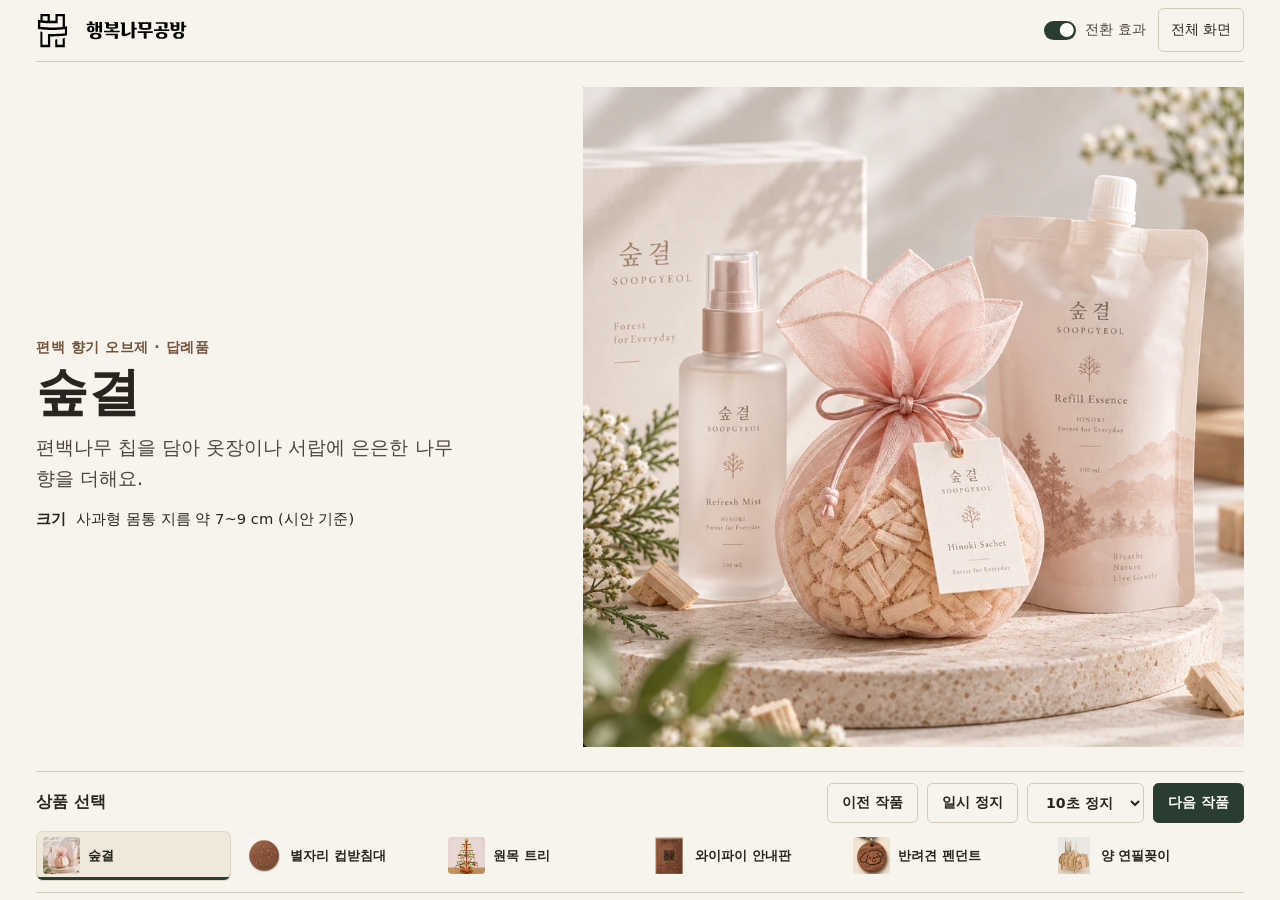
==== workshop-offline.html @ a3060a93 "Fix the zodiac thumbnail and add offline slideshow playback" ====
<!doctype html>
<html lang="ko">
<head>
  <meta charset="utf-8">
  <meta name="viewport" content="width=device-width, initial-scale=1, viewport-fit=cover">
  <meta name="description" content="행복나무공방의 향기 주머니부터 2027 양의 해 연필꽂이까지, 여섯 가지 작품을 만나보세요.">
  <meta name="apple-mobile-web-app-capable" content="yes">
  <meta name="apple-mobile-web-app-status-bar-style" content="default">
  <meta name="apple-mobile-web-app-title" content="행복나무공방">
  <meta name="mobile-web-app-capable" content="yes">
  <meta name="theme-color" content="#f7f4ed">
  <title>행복나무공방 · 작품 포트폴리오</title>
  <link rel="icon" href="[data-uri]" type="image/svg+xml">
  <style>
:root {
  color-scheme: light;
  --paper: #f7f4ed;
  --ink: #27251f;
  --muted: #4c463c;
  --line: #d3c9b9;
  --accent: #72523b;
  --forest: #293d31;
  --serif: "Noto Serif KR", "Nanum Myeongjo", Batang, Georgia, serif;
  --sans: "Noto Sans KR", "Apple SD Gothic Neo", "Malgun Gothic", system-ui, sans-serif;
  font-family: var(--sans);
  background: var(--paper);
  color: var(--ink);
}

*, *::before, *::after { box-sizing: border-box; }
html, body:is(:fullscreen, .presentation) { scrollbar-width: none; }
body { margin: 0; background: var(--paper); }
button, input, select { font: inherit; }
button { touch-action: manipulation; }
button:focus-visible, select:focus-visible, input:focus-visible + .switch {
  outline: 3px solid #a36c40;
  outline-offset: 4px;
}
[hidden] { display: none !important; }

.page-width { width: min(100% - 4.5rem, 77rem); margin-inline: auto; }
.masthead {
  display: flex;
  justify-content: space-between;
  align-items: center;
  min-height: 4.75rem;
  gap: 1rem;
  border-bottom: 1px solid var(--line);
}
.identity { display: flex; align-items: center; gap: .8rem; }
.identity-mark { width: 2.35rem; height: 2.55rem; object-fit: contain; flex: none; }
.identity-name { display: block; width: 7.4rem; height: auto; }
.display-controls { display: flex; flex: none; align-items: center; gap: .75rem; }
.display-controls button {
  min-height: 2.75rem;
  padding: .35rem .75rem;
  border: 1px solid var(--line);
  border-radius: .35rem;
  color: var(--ink);
  background: transparent;
  font-size: .875rem;
  cursor: pointer;
}
.display-controls button:hover { background: #eee6d9; }
.motion-control {
  display: flex;
  align-items: center;
  gap: .55rem;
  min-height: 2.75rem;
  cursor: pointer;
  white-space: nowrap;
  color: var(--muted);
  font-size: .875rem;
}
.motion-control input { position: absolute; opacity: 0; width: 1px; height: 1px; }
.switch { width: 2.05rem; height: 1.18rem; border-radius: 1rem; background: #80796d; padding: .15rem; transition: background .2s ease; }
.switch::before { content: ""; display: block; width: .88rem; height: .88rem; border-radius: 50%; background: #fffdf7; transition: transform .2s ease; }
.motion-control input:checked + .switch { background: var(--forest); }
.motion-control input:checked + .switch::before { transform: translateX(.86rem); }
.motion-control:has(input:disabled) { cursor: default; }

.showcase {
  position: relative;
  display: grid;
  grid-template-columns: minmax(0, .86fr) minmax(0, 1.14fr);
  grid-template-areas: "heading photo" "info photo";
  grid-template-rows: 1.03fr 1fr;
  column-gap: clamp(1.5rem, 3.8vw, 4.2rem);
  min-height: 24rem;
  margin-top: 1.6rem;
}
.project-name { grid-area: heading; align-self: end; }
.project-tag {
  margin: 0 0 .55rem;
  color: var(--accent);
  font-size: clamp(.86rem, 1.15vw, 1rem);
  font-weight: 700;
  letter-spacing: .04em;
  line-height: 1.35;
  word-break: keep-all;
  transition: opacity .35s ease;
}
h1 {
  font-family: var(--serif);
  font-size: clamp(2.45rem, 4.35vw, 4.3rem);
  font-weight: 700;
  line-height: 1.12;
  word-break: keep-all;
  overflow-wrap: break-word;
  margin: 0;
  text-wrap: balance;
}
.visual {
  grid-area: photo;
  display: grid;
  place-items: center;
  position: relative;
  margin: 0;
  height: clamp(22rem, min(44vw, 56dvh), 33rem);
  overflow: hidden;
  border-radius: 0;
  background: transparent;
}
.visual img {
  position: absolute;
  inset: 0;
  width: 100%;
  height: 100%;
  object-fit: contain;
  display: block;
}
.project-info { grid-area: info; align-self: start; }
.project-info p {
  max-width: 28rem;
  min-height: 3.3em;
  margin: 1rem 0 1.25rem;
  color: var(--muted);
  font-size: clamp(1.08rem, 1.55vw, 1.26rem);
  line-height: 1.68;
  word-break: keep-all;
}
.product-size {
  display: flex;
  gap: .65rem;
  align-items: baseline;
  margin: 0;
  color: var(--ink);
  font-size: clamp(.95rem, 1.18vw, 1.04rem);
  line-height: 1.55;
  transition: opacity .35s ease;
}
.product-size dt { flex: none; font-weight: 700; }
.product-size dd { margin: 0; word-break: keep-all; font-variant-numeric: tabular-nums; }

/* Keep tag & size cleanly hidden during particle choreography so wood dust leads the eye */
.showcase[data-transitioning] .project-tag,
.showcase[data-transitioning] .product-size { opacity: 0; visibility: hidden; }
.showcase[data-transitioning] #photo { opacity: 0; transition: none; }

/* Calm crossfade transition ONLY during thermal cooling rest or when motion is off (0 ms handoff blink after particles!) */
.showcase[data-fade-mode] .project-name,
.showcase[data-fade-mode] .project-info,
.showcase[data-fade-mode] #photo { transition: opacity .42s ease; }
.showcase[data-fading] .project-name,
.showcase[data-fading] .project-info,
.showcase[data-fading] #photo { opacity: 0; }

.project-controls { display: flex; flex-wrap: wrap; gap: .55rem; }
.project-controls :is(button, select) {
  min-height: 2.75rem;
  padding: .52rem 1rem;
  border: 1px solid var(--line);
  border-radius: .35rem;
  color: var(--ink);
  background: transparent;
  font-weight: 650;
  cursor: pointer;
}
.project-controls button:hover { background: #eee6d9; }
.project-controls #next { border-color: var(--forest); background: var(--forest); color: #fffdf9; }
.project-controls #next:hover { background: #385343; }
#particles { position: absolute; inset: 0; width: 100%; height: 100%; pointer-events: none; z-index: 2; }

.collection { margin-top: 1.35rem; border-block: 1px solid var(--line); padding: 1rem 0; }
.collection-bar { display: flex; gap: .75rem; justify-content: space-between; align-items: center; flex-wrap: wrap; margin-bottom: .65rem; }
.collection h2 { margin: 0; font-size: 1rem; font-weight: 750; }
.collection-heading { display: flex; align-items: baseline; flex-wrap: wrap; gap: .35rem .75rem; }
#offline-download, #offline-status { font-size: .78rem; }
#offline-download { color: var(--forest); text-underline-offset: .2em; }
#offline-status { color: var(--muted); }
:is(:fullscreen, .presentation) :is(#offline-download, #offline-status) { display: none; }
.collection ul { list-style: none; margin: 0; padding: 0; display: grid; grid-template-columns: repeat(6, minmax(0, 1fr)); gap: .45rem; }
.collection li button {
  position: relative;
  overflow: hidden;
  width: 100%;
  height: 100%;
  display: flex;
  align-items: center;
  text-align: left;
  gap: .5rem;
  min-height: 3.45rem;
  padding: .3rem .44rem;
  background: transparent;
  border: 1px solid transparent;
  border-radius: .42rem;
  color: var(--ink);
  cursor: pointer;
  font-size: .875rem;
  font-weight: 650;
  line-height: 1.32;
  word-break: keep-all;
}
.collection li button:hover { background: #eee8da; }
.collection li button[aria-current="true"] {
  background: #efe9dc;
  border-color: #dfd6c6;
  box-shadow: inset 0 -2px rgba(41, 61, 49, 0.22);
}
.collection li button[aria-current="true"]::after {
  content: "";
  position: absolute;
  left: 0;
  right: 0;
  bottom: 0;
  height: 2.5px;
  background: var(--forest);
  transform-origin: left center;
  transform: scaleX(0);
}
body.is-holding .collection li button[aria-current="true"]::after {
  animation: hold-progress var(--hold-ms, 10000ms) linear forwards;
}
body:not(.is-holding) .collection li button[aria-current="true"]::after {
  transform: scaleX(1);
}
@keyframes hold-progress {
  from { transform: scaleX(0); }
  to { transform: scaleX(1); }
}

.project-thumbnail {
  --thumbnail-size: 2.6rem;
  display: grid;
  place-items: center;
  flex: none;
  width: var(--thumbnail-size);
  height: var(--thumbnail-size);
  overflow: hidden;
  border-radius: .24rem;
}
.project-thumbnail > img { display: block; width: 100%; height: 100%; object-fit: cover; }
.thumbnail-crop { position: relative; display: block; overflow: hidden; }
.thumbnail-crop img { position: absolute; display: block; max-width: none; }
.project-label { min-width: 0; overflow-wrap: anywhere; }
.sr-only { position: absolute; width: 1px; height: 1px; overflow: hidden; clip-path: inset(50%); white-space: nowrap; }

/* Single-screen fit for iPad & Lenovo Idea Tab landscape (even with browser address bar open!) */
@media (min-width: 47.01rem) and (max-height: 58rem) {
  body {
    display: flex;
    flex-direction: column;
    height: 100dvh;
    padding-block: env(safe-area-inset-top) max(.45rem, env(safe-area-inset-bottom));
    overflow: hidden;
  }
  .masthead { flex: none; min-height: 3.85rem; }
  .identity-mark { width: 2.1rem; height: 2.28rem; }
  .identity-name { width: 6.8rem; }
  main {
    flex: 1;
    display: grid;
    grid-template-rows: minmax(0, 1fr) auto;
    min-height: 0;
  }
  .showcase { margin-top: .85rem; min-height: 0; }
  .visual { height: auto; min-height: 0; }
  h1 { font-size: clamp(2.1rem, min(4.1vw, 6.4dvh), 3.9rem); }
  .project-tag { margin-bottom: .4rem; font-size: clamp(.82rem, 1.1vw, .96rem); }
  .project-info p { margin: .7rem 0 .85rem; min-height: 0; font-size: clamp(1rem, min(1.5vw, 2.35dvh), 1.22rem); line-height: 1.6; }
  .product-size { font-size: clamp(.9rem, 1.15vw, 1rem); }
  .collection { margin-top: .75rem; padding: .68rem 0; }
  .collection-bar { margin-bottom: .5rem; }
  .project-controls :is(button, select) { min-height: 2.5rem; padding: .38rem .88rem; font-size: .88rem; }
  .collection li button { min-height: 3.15rem; padding: .24rem .38rem; font-size: .84rem; }
  .project-thumbnail { --thumbnail-size: 2.3rem; }
}

@media (max-width: 66rem) {
  .page-width { width: calc(100% - 3rem); }
  .collection ul { grid-template-columns: repeat(3, minmax(0, 1fr)); }
}
@media (max-width: 47rem) {
  .page-width { width: calc(100% - 2rem); }
  .masthead { min-height: 4.25rem; }
  .identity-mark { width: 2rem; height: 2.2rem; }
  .identity-name { width: 6.6rem; }
  .identity { gap: .55rem; }
  .showcase {
    grid-template: "heading" auto "photo" auto "info" auto / minmax(0, 1fr);
    margin-top: 1.4rem;
    min-height: 0;
    row-gap: .85rem;
  }
  h1 { font-size: clamp(2rem, 7.1vw, 3.15rem); text-wrap: initial; }
  .visual { height: clamp(15rem, 88vw, 27rem); }
  .project-info p { min-height: 0; margin: 0 0 .85rem; font-size: 1.02rem; }
  .project-controls :is(button, select) { flex: 1 1 auto; padding-inline: .45rem; }
  .collection { margin-top: 1.25rem; padding-top: .85rem; }
  .collection ul { gap: .32rem; }
  .collection li button { gap: .32rem; min-height: 3rem; padding: .24rem; }
  .project-thumbnail { --thumbnail-size: 2rem; }
}
@media (max-width: 23rem) {
  .collection ul { grid-template-columns: repeat(2, minmax(0, 1fr)); }
}

body:is(:fullscreen, .presentation) {
  display: flex;
  flex-direction: column;
  height: 100dvh;
  padding-block: env(safe-area-inset-top) max(.5rem, env(safe-area-inset-bottom));
  background: var(--paper);
  overflow: hidden;
}
body.presentation { position: fixed; inset: 0; z-index: 5; }
:is(:fullscreen, .presentation) .masthead { flex: none; min-height: 3.65rem; }
:is(:fullscreen, .presentation) main {
  flex: 1;
  display: grid;
  grid-template-rows: minmax(0, 1fr) auto;
  min-height: 0;
}
:is(:fullscreen, .presentation) .showcase { margin-top: .65rem; min-height: 0; }
:is(:fullscreen, .presentation) .visual { height: auto; min-height: 0; }
:is(:fullscreen, .presentation) h1 { font-size: clamp(1.65rem, min(4.2vw, 6.6dvh), 4rem); }
:is(:fullscreen, .presentation) .project-info p { margin: .65rem 0 .85rem; min-height: 0; }
:is(:fullscreen, .presentation) .collection { margin-top: .65rem; padding-block: .6rem; }

@media (max-width: 47rem) and (orientation: portrait) {
  :is(:fullscreen, .presentation) .showcase {
    grid-template-rows: auto minmax(0, 1fr) auto;
    row-gap: .45rem;
  }
  :is(:fullscreen, .presentation) .collection ul { grid-template-columns: repeat(3, minmax(0, 1fr)); }
  :is(:fullscreen, .presentation) .collection-bar { gap: .4rem; margin-bottom: .35rem; }
  :is(:fullscreen, .presentation) .project-info p { font-size: .95rem; line-height: 1.5; }
  :is(:fullscreen, .presentation) .product-size { font-size: .85rem; }
  :is(:fullscreen, .presentation) .collection li button { font-size: .75rem; min-height: 2.75rem; }
  :is(:fullscreen, .presentation) .project-thumbnail { --thumbnail-size: 1.45rem; }
  :is(:fullscreen, .presentation) .project-controls { gap: .35rem; }
  :is(:fullscreen, .presentation) .project-controls :is(button, select) { font-size: .78rem; padding-inline: .35rem; }
}
@media (max-width: 27rem) {
  :is(:fullscreen, .presentation) .collection h2 {
    position: absolute;
    width: 1px;
    height: 1px;
    overflow: hidden;
    clip-path: inset(50%);
    white-space: nowrap;
  }
  :is(:fullscreen, .presentation) .project-controls {
    display: grid;
    grid-template-columns: repeat(2, minmax(0, 1fr)) minmax(4.9rem, 1.15fr) minmax(0, 1fr);
    width: 100%;
  }
  :is(:fullscreen, .presentation) .project-controls :is(button, select) {
    min-width: 0;
    padding-inline: .22rem;
    font-size: .75rem;
    white-space: nowrap;
  }
}
@media (max-width: 47rem) and (orientation: landscape) {
  :is(:fullscreen, .presentation) .masthead { min-height: 3.25rem; }
  :is(:fullscreen, .presentation) .showcase {
    grid-template: "heading photo" minmax(min-content, 1fr) "info photo" minmax(min-content, 1fr) / minmax(0, 1fr) minmax(0, 1.15fr);
    row-gap: 0;
  }
  :is(:fullscreen, .presentation) .collection ul { grid-template-columns: repeat(6, minmax(0, 1fr)); }
  :is(:fullscreen, .presentation) .collection li button { font-size: .75rem; min-height: 2.75rem; }
  :is(:fullscreen, .presentation) .project-thumbnail { --thumbnail-size: 1.45rem; }
  :is(:fullscreen, .presentation) .project-info p { font-size: .93rem; line-height: 1.5; }
  :is(:fullscreen, .presentation) .product-size { font-size: .83rem; }
}
@media (max-width: 26rem) {
  .display-controls, .motion-control { gap: .35rem; }
  .display-controls button { padding-inline: .4rem; }
  .masthead { gap: .35rem; }
  .identity-name { width: 4.65rem; }
  .identity-mark { width: 1.65rem; }
  .identity { gap: .35rem; }
}
</style>
</head>
<body>
  <header class="masthead page-width">
    <div class="identity">
      <img class="identity-mark" src="[data-uri]" alt="">
      <img class="identity-name" src="[data-uri]" alt="행복나무공방">
    </div>
    <div class="display-controls">
      <label class="motion-control">
        <input type="checkbox" id="motion" checked>
        <span class="switch" aria-hidden="true"></span>
        <span>전환 효과</span>
      </label>
      <button type="button" id="fullscreen">전체 화면</button>
    </div>
  </header>

  <main class="page-width">
    <section class="showcase" id="showcase" aria-label="선택한 작품" aria-roledescription="슬라이드">
      <div class="project-name">
        <p class="project-tag" id="tag">편백 향기 오브제 · 답례품</p>
        <h1 id="title">숲결</h1>
      </div>
      <figure class="visual" id="visual">
        <img id="photo" src="[data-uri]" alt="편백나무 칩을 담은 분홍빛 향기 주머니와 숲결 패키지" width="898" height="898" fetchpriority="high">
      </figure>
      <div class="project-info" id="details">
        <p id="description">편백나무 칩을 담아 옷장이나 서랍에 은은한 나무 향을 더해요.</p>
        <dl class="product-size"><dt>크기</dt><dd id="size">사과형 몸통 지름 약 7~9 cm (시안 기준)</dd></dl>
      </div>
      <canvas id="particles" aria-hidden="true" hidden></canvas>
    </section>

    <nav class="collection" aria-labelledby="collection-heading">
      <div class="collection-bar">
        <div class="collection-heading">
          <h2 id="collection-heading">상품 선택</h2>
        </div>
        <div class="project-controls">
          <button type="button" id="previous">이전 작품</button>
          <button type="button" id="autoplay">일시 정지</button>
          <select id="hold-duration" aria-label="상품 정지 시간">
            <option value="3">3초 정지</option>
            <option value="6">6초 정지</option>
            <option value="10" selected>10초 정지</option>
            <option value="15">15초 정지</option>
            <option value="20">20초 정지</option>
            <option value="30">30초 정지</option>
          </select>
          <button type="button" id="next">다음 작품</button>
        </div>
      </div>
      <ul id="works"></ul>
    </nav>
    <p class="sr-only" id="announcement" role="status" aria-atomic="true"></p>
  </main>
<script>
window.workshopOfflineImages = {"01-soopgyeol":"[data-uri]","02-wood-christmas-tree":"[data-uri]","03-wifi-sign":"[data-uri]","04-dog-pendant":"[data-uri]","05-sheep-pencil-holder":"[data-uri]","06-zodiac-coaster":"[data-uri]"};
</script>
<script>
window.portfolioSamples = {"01-soopgyeol":{"width":898,"height":898,"columns":44,"rows":44,"rgb":"5+He4drXz8bByL64yL64x7y3y8C72M/L6OLf6+bj49zY0cbAyLy2yr632c/K5NzY0cbBy7+52c/K5NvY2tDL29HM5NzZ5d3a6eLf6ODd4tnV1cvF0MW+zMC5yr62y7+4zcG6z8S+0sfB1sm9zsKyyL2oz8St1Meu2M6+08atxLuhu7GP39jV0MfCyb65yb+5ysC60cfB4NjV6ePg6uPg39fTzcK8x7u0yLy12M7J5d3a4dnVzsK80MW/4NfT49vX4NfT5t7b6eLe6OHd59/c4NfT1MnDzcG7zMC6y8C4y7+4zMC4z8O80sjB1szG2c/K2tDJyrultaqM1sq6v7OYyL2oraSHrqSB0cjDyr+4yr+50MbB187K4NfU5t/c4dnV1cvGyr64x7u0yLy1zMC52tDL49rX2dDL0cbA1crE5d3a6OHe5t/b5+Dd6OHe5t7a39bR0sfBzMG7zMG7y8C5y8C5zMC5zsK70sbA187I2M/J39XO2c/H1cvD2Mq43dPHybqixbijsKaPsKeLy8G7zMK81MvH5d7b6OHe5N3Z29LO0MW/zcG7z8S90cbA08nD183I4djU6+Pg5d3Z2c/K4NfT6eLf59/b5NzY5d3a5t7b3tTQ0cfBzMG6zMG6zcG7zMG6y8C5zsK70ca/1MrF5NjNzcGu18u4xbun2s7D0ca8qJ6Fyb2p2M3Az8Syua6Y5N3a4dnW4trX5NzZ5d7b6ODd6uLf6uPg6+Th7OXi7ubj7ufk8enn8uvo7+fk7ubj8urn7ufj6+Tg59/c5t3a49rX2tHM0MW/[base64]/z7+11se/6N3X6eLe2dDKzcC6zL+50sfB1crE1MnE0sfBzcK7zsO90MW/0cfB0cfD0sjC0sjD59nR7OLd8Ozq0ca/vK+b1MnEysC3uKuVzL6nsaeJ39DJ2srC0L+1z76z1sa84NHJ49XN49XN49bO5NbO49bO08K4zbuw1MS53s/H2srC2szD2svD5NjS2tHM0MS+zMC60MS+08jCz8O8z8S9z8O9zsO9z8S+0cbB0cfB0MXA0MXA1MrE4c/E7ODb8u7s0MW+0cW/z8K6ybWlvqqVuaeRzL2r2Mi/z7+00L602Mi/4dPK5NbO49XN49XO5NbP5NfP1MO50L6z1cS62svC2cnA2MnA3c/G3M7F5drT183H1MnD0sfAz8O9zMG6zcG7z8S+08W+1MS81MS81MW91sjB1cjB1MnC2s3G3ci67N/Y8u7sz8O9z8O90MS9vaaUvKGMvqWQybOfzb2z0L+02ci/4dPL5NbO5NfP5NfP5djQ5tnR39HI1cS51MO41cW728zC3M3E28zD3c/G49bO6t/Z2dDL0sfAzcG6y8C4zcG6zsS90cfB2MG12MG11r6y1r2w2MC01Lus3cO04su82L6v6dbL8+rl4dTM3MzD28zD0LusuqSRuaOR0sGz0L+02Mm/3tDH28zB3tDG18e75NfP5djQ59zU5NfP5dnR3MzD28zC6dzV2srA5NbO6NzV7OHa8Ojiz8S9yr63zsG6yr+5zcK70MW/0sjD1r6y17+z2cK23Ma61b2v0reo3sS13MKz2L2u7uDZ8ubf5dLH38q94Mu+4czA1MK0z76x6t7W2Mi/4NLK2svB0cC03M7E2cm/5djQ59rS39PN1sO928rF5t3a3s/G4NHJ4NHI7OLa7OHa7OLa7+fhyr64z8C469XN5NPMz8W/1ca/38nA07ms1ryv5NLJ4M3D1Lyw0reo3MKz1ryt2cGz8OXg7uHb3sm+3Me638zA49HG2si708K149bM3tDI4tXN3tHI39HI4NPJ4NLI4NLJ59vT2cjAvZ+V0bau59zX39DH4tTM6t/X69zT6dLJ69PJ79/Yz8C46tbP7+Dc69bQ5ca85Me+6tLL28Gz1Leo1ryw1sC21sG30Liq172v2L+y4tHH6dvU5dXP4tHJ38zC6tzW59fN0bytxrKi0sG04NLK4dTM4NLK4tXM5NfP5djQ5trS6N3V1MC2vJyR1biv7ODb4dHI59rS6NPK7NTL7NfP7dbO7dXN8NjQ7NjS5si/6cvC79bP7dHJ8NzX5Mq/1Lam1beo07ir1sC12sa91L2x1Lqt5NTN69/b5tjS4M/I5dbP8eXh6dfNzrinwKqYyLSk4NLL4dTM4tXN5NjP5djQ5tnR59vT6d3Vx66jvZ2S1bqx7+Ld4dHI59LJ6dPK7tjR7dfP7dTL79XM9d/Z68rB6MO57tPL8NfQ7MrB7MvC79TM5cvB4sW62b6y1Lms17+zzbWpz7apxa+k3Mm/383E4c/H6tzW8ebi6dfMzLalvaSQw62c39HJ4tTM4NPK49XM5dnQ59vS6dzU6NvTtI9/r4x8wZ2Q7NTN5tfO6czC48S54L6y5MO35sO46MG27s7F7ca86sG37s3F7MW67MC18MvC8dbP6tPL7NbO1req17qt17uuz7ap07uvyrWp2sW73cm/[base64]/[base64]/[base64]/Y9uvn8eLb5My81K6P3bqc4sGkva6Vyrmf18i3rqSKm5Ryyb6o3c7E59jR59fO4c7E4M3C3ci92cS44M/F8ubf5c7C0qucx5eIxY5/sGpX0qWb1qWZ3bWp4req16WW8djQ8N/Z5MzCw5qHtYl10KqY1bSk1rip1Liq1ryu2sK25dHI7d3V9ebf7dHF1rejpntapXpbqH9f1cW1r6B/yLigt6mHo5t7v7Sb18i85tbO59bM38q+3Ma53MW52MK14tHG5tDE06ubzJ2LzZ2Pu4Buu4Fx3Letz5KB6dfP7N7X1bin5c2/7+Lc8OLc27uvqHdhxpyIy6WT1rWl1rmq2L2v3cS44sm+6s/D8dnP6sy/[base64]/wq+P59jN1cW449HH4s7D4cu+3sa52sK02sO12r2uzqKOw5F21aucxo5y0J2G5cO12KmQx5R71bGe8OXf59rU6NvU6t/[base64]/Y6+DZ7OHa8ufi997O2rmrrXhgtoRty6KP1LKi2rut5Mq+6tTL79zV5s7D3MK12srAuph9rIFdgW9MiXpZhXhUn4xtlIJiv6WMx7Wl38vA2sO20ripzrOj0bWn2MCzx5yGvo1uwpJzxpd6xZZ1zKCBxph5wpNzxJNxu4Rd276s8ufh8ebg8eXf8ufi9Onj9d/S0q6fuohxyJuG0aqZ1rWm1Lap3cS46dXM7tzV5MzA2b6wz76zxq+ft5uHr5l/pZFzr5h3xa2VupFxz6qM2MGx5dTM3sq/18Cz0rms0ruu2sW5zauZxZh8uYdmyZt+wpFvwpJx0qeJzqOEwY1pwotm1rKb8OXf7+Te7+Pd7+Td8uji8+LZwpqIuop0xZeDzaaT0rCg0bKl3MO35tLJ69nR4sm93sO169/Y7eHa7uLbkn1ijXpbmoRipX1bmm1Ir4VjyqaI482+6d3X2ce+0L2xz7uv1MG13sa5vpF2v49vvoxsvoxpyJl30KSExZNwx5Vxw5Bt0KOE5s/[base64]/D4cu/48/E48/D5dHG5tPJ69vR8OHY8uTb9+vj9+rh8uXc7uHZj5Ftmpp6wrGfzrqtzrqtopN5aWU3qJl+wKqZsZ2GvKWTv6eZv6eavaaYuZ+Qr5OCqIp3ooNxoYJvpYVzrI17tJWDwKGPzbGh2cGz4Mi65dDE5tDE59PI4cu/[base64]/tZmGtpqHu6CNwKaWwaWTxquZy7WmxquYx66ezbanz7iqzran0rqr17+x2cGx5dLE59TIyqeNq4Bf2byl8t3MfHVGbGM1f3ZNZV8xbmg8pppynJFnb20umYlfu6ONsZaA07ae3L2i5cWotJV/qIhyrZF8qot1pYRtrZB8rZB8rZF9rZB8r5N/speEt5yLuZ+Ov6aXwKiYvqWUuZ6MsZeFt52Mv6eXxa6gzbiq28i93szC0buuxKubrY96k29UmHJU3r+lXlwueXdOYWE2VlkrTE8fh31Um4dbxrWUwbOUlopemo5opZNsn4pg1rmXuZ2Dz7uivaiUpIt4kXZjkXZjlXtomoBtmn9toop4po18qZB/sZqKtqCRvaaYv6uexbGm0cC11sW72Ma828vB3c7E4dLJ4tTL5NXN4tPL28rB18a818a74tLIeHhQmZdzW10wVlkoc29BwrCQsKKAy7iVlIpVYGEiWFolb3BFfX5ViYVapZZuppZwvKuJ3c+/1sW61MK41cS628zD3tDH3s/G3s/G39DH4NHI4tLJ59jQ6t3V7eDY7+Td7+Pc7eHa6NvT49bN3tDI28zE3c3F4dPL5NfQ6NzU7uLc8ebg"},"02-wood-christmas-tree":{"width":898,"height":898,"columns":44,"rows":44,"rgb":"[base64]/M3cvJ28nG5NLP5dPQ5dPQ5tTR5tTR59XS59XS6NbT6NbT6NbT59XT59TS6NXT6NbU6NfV6NbV6NbV6NbV6dfV7dbL372e0aKBzZ6A2rOR78qv6tfS6NbU6NbU59XU59XU59XT59TS59XT59XT59XS5tTR5tTR5tTR5tPQ5NLQ49HO4s/[base64]/[base64]/[base64]/A3c6+u62Km3I5v29Yx7iYuq2Jmo9Wgnk7jIJMlopXi39IhHg/gnY+uaqS6NfV59bV6NbV6NXV6NbV59bV59bV6NXV59XU5tTT5NLR5tTU6NXV6NbV6dfW6dfW6dfW6NfW6djW6djW6djW6djWy72msaR+pJltiYJJfHc4enU1dW8ubWYoYVwcXlocXFgbcW8lcWkra2AqqJp7wbKbvquU1cW428a/1a6j6dfU6NfV6NfV6NbV6NbV6NbV6NbV59XV6NbV6NbV6NXV5tTT5NLR59XU59XV6NbV6dbW6dfW6dfW6NfW6djW6djX6djW6djVvq6crZl+u6uWxramzriiwJiH5c/[base64]/[base64]/[base64]/[base64]/[base64]"},"03-wifi-sign":{"width":1104,"height":804,"columns":44,"rows":32,"rgb":"++jP9+PH79a458ys58ys7NOz7ta37tS169Gx5syt4sen4MWk4MSk38Sk3sOi3cGh2sCg2r+f2r+f2r+f2b+f2sCg2b+f2L2d2L2e2L2d17yc17yc1rub17yd1ruc1rud1buc1bqc1rud1Lqb1bqb07ma0riZ07ia0beZ0LaYz7WXzrWX+ebM++nQ+ebM89y/[base64]/wJd5to90tI50upJ2upF2v5R3sotysYlvtItvrIZtr4htq4RqqoJpq4RqoX5k3MKi38Slr4ltp39krYNmpX5jn3phoHthnnphn3pgpHtgnXdfoXpfpHtemXVbkXBZlnFZl3JZmXRbknFZjm5VzrWX0rmd89y+6tGzj2NNilhBf1I/kFxDm2ZIjFtDiVlCjFpDk15DlF5Ch1c/hFQ9hlU8hVQ8glA6jFg/[base64]/cEcyh1c8lF1Cdkw10bib38WmkWJHilY+h1U7f1A5f1A5fE04e004hFM7fk45g1I6hlM6eEo1dUgzdkczbkMwcUQvYjsqZT4sZD8qx62Q1r2f79e579i7hlxGnWRJl2FHomlLpnBPlWFHlV9FnGNGpmpJo2hImmJFp2xMkFxDkVxCo2dGk1pAlFtAlFo/ek8307qc38Wnj2BHjVg/lV1AjFk/i1c+kVxBi1Y+ll9Bjlk+lV1BlFs+hlM6glA3fEo0dEYxe0kzbkEtaD8sYz0ox66R2L+g7dS26tGyh1tFmWFImGJIo2pLq3BNl2FHl2BFnmRGl2FDfFA5kFxBompLkFxDn2VIoWVFlV1BjFY8mWBCe1A31Lue4cepk2NIjFY9llw/ilY9i1c+k1xBilY+mWFCg1I6cEg0glE4i1U7f0w1e0oza0AubEEuckMuaD4rXzsmx66R2L+g8dq86c+xil5HnGNImGJHoWdJp2xLmmRImmJHnmVHn2VGmmJEmGBDnGRHlF9Fo2lKnWFEk1tAilM6l15Bek831Luc4siplGRJi1Y9mF1Aj1pAilY9klxAilg/mGFEjlo/l19Cj1o+jFc8fk41d0o0cEUxZT4seEcxcEItXzokx66Q2cCh9N3A7NS2iFxFm2RInWZKoGdJpmxLlmVKmGZLm2dJlWNHj19FkGFGl2VJlmNIn2hJmmJFmF9CkVk/ilU7fFA31bud4ceokWJIjFg+mF1AkltBjFk/iFtAeFA5i11Cg1c9ilo+glU7fFA2b0gyfVE3fU01bkIvZz8sdkUvXTglyK6S2b+h8tu+7da3iVxFmGFHnGRIoGZJpGpKiFxEWDssa0c0Xz8tfVM8Y0IwYkIxXz8uiFpAnWVGmV9DjVY9fE04eEw01b2f4siqj2BHjFY8lls/kltAjVk/[base64]/kltBoWdIk15Ei1xDUzcoY0IwVjgpXD4tWjwtVzoqYkEvj2BElF1Bk1o/jVY9hFA6ek82172g5Mqrk2JHiFI6lVs+i1Y8jVk+bUgzPSgcQisfWzwrSS8iPCccQCodRC0fcEgxeEoxaT8rYjsoaj8qZT4nyrGU28Kj7dS26dCye1I+i1Y+k1xCpGlIkFxCiFpAUzcoSjEkXz8uVzsrUDYoUDUnWj0sjF1CkFtAlFs/omREj1c8eEw01r2g48qrk2JGilU7lVs/iFU8j1k+bkgyWTsrVzoqTjMlSzEiTzUmSC8hQCkda0QteEgweEYvbkArYzsoZT0nybCT28Kk7dW26dCyeVA9jVc+ll5DoWVFjlpBhlk+Ri8iWDoqYD8uYEAuYkIxWTwtMiAXhlhAkFo/oWJDjFQ7iFE4eU00176g4siqk2FGjVc8klo+hVE6kVs/[base64]/l11BnmJEiVU+lmFDlWFFjFtBi1o/flI7hlc/j11BlmFDjls/lVxAeUk1hE84hFE5ckcx1r2e5MmqlGJFhlI5i1Q6h1M6jVg8j1s9j1w/hlY7fVA3dks1d002iVg7gFE2c0gxbUMua0Asb0ItbUEsXjkkyrCT3MOk69K0586wfFE8iVQ8lFk/ml1AilQ8ll1Ailc+bUY1dks2g1M7dEs3ckk2i1c9lVxAiFI6hFA5h1E5hlE5bUUv1bye48mqkF9DgE02ilM5iFM6jFU6klk9e0w1XzwraUMwdEYxZkEvZ0Atb0MwbkIvdEQueEYvcEMsZj4qYjwlyrCT3sSm6tGy582vfFE8hlI7klk/mV5BiVQ8lFs/h1Q8hlI5jlY7j1g9jVc+jVg+kFk9jFY9gU84ilM7jFQ7gU42c0gw1Lud4cepjV5DfUw2hVA3f001hlA3ilM4iFI5gEw1hFA3fUw1f0w1fUo0eEgybkMvd0Uve0gwbT8qYzwpaD8oy7KV3sSk6dCx5cutd046h1I7k1o/[base64]/[base64]/cVQ/[base64]"},"04-dog-pendant":{"width":1122,"height":748,"columns":44,"rows":29,"rgb":"[base64]/[base64]/L48+5spt+cGBAUUgnUUclUEclbWFKPDIdLiYPMSoRKyQNWEw2h3BWq5R51MCp69rG8eLP8+TR8+XT8+TS8+TS8+TR8+TR8+TR8uPQ8uPR8uPRxrShQjYeNy8UODAVNy8UXlI7OTAbPTYaPTYaST4jcWBDn4htw66W3su36djG8uPQ8uLP79/M6dfC0bqhoYlscF0+WksrUUQqc2NNYFZDalxIbGBOe2tWlX1jvaaM4My37t7L8eLP8+TR8+TR8+TS8uPR8+TS8+TS8+TR8uPR8+TR8uPQybehdGZRal1KWE04ZVxHcmRQOC4YU0UpcF1BlX5js52E0b2n5NK/6tvJ7t7M9OXT8+TS8ePP8OHN7dzI5tO9z7ifr5d8knldhWxQdlxDiHZkno56hm5Uq5R4zLae5tO/79/M8uPQ8uPR8uPQ8uPR8uPR8uPR8+TR8+TR8+TS8+TS8uTR69nGt5+GuqyeUT8rW0cwalQ6e2RJlX5js52Dzbih3sy36NfE7N3L79/O8eHP9OXU8+TS8uTR8uPP8eLP7+DN7dzI5dK918GpvaSJoYhtinNdiHRekHVcuaGH18Kr69nG8ODN8eLQ8+TR8+TR8uPR8+TS8+TS8+TR8+TS8+TT9OXT8+TR6dXAzLKaj35rXUcxfGVLln5jrpZ8y7Wd3cm059TB7NzJ7t/[base64]/mV9CcUYvRzEhWjknhVE4jFY7mmNEz6yQ8ODM8uPQ8+TR8+TS8+TR8+TS9OXU9OLPyqKGmmJEll0/l11Ad0oxPysdVjUkfEw1iFQ7lmVJ07Wc7t3K8ODO8eLP8uPQ8uPR8uPR8+TR8+XT8+TS8+TS8+TS9OXS9ubV0rCXoWZGo2VDrm9IqmtFlFo6WzgjjVU4o2RBp2ZCnWA/[base64]/N8eLQ8uPR8uPR8uPQ9OXV8+XT8uTS8+XT9OXTpXhff1A7gVE6h1M7lFs/lVs/d0gyXjgmXTglVjQiZDsna0Aqi1M5gU41mXJX59TA8eHP8ePP7drFo2xNkFc8jlg6YD0rRiwgZEEuUjUmdEs0Xj0qUzQkPCUbek40jFY6jVY6rYds6NbB8ODO8eLQ8eLQ8uPQ9OXU8+XT8+TS8+TS4cmzj1k/kVk+kFc9g040Yjwnb0Qsh1Y4pGZDoGJBkVg6h1A2d0cwVjQjfUo0fE00zbaf7t7L8eHO1LGVo2ZEpGZEo2pGbEYyTzMkVjgnQyoeVDYmSi4gXz4rUDQkjFo7mV4+ml09lmNE1sCp7d3K8ODP8eLQ8ePQ8+XT8+TS8+TS9OXTyaaNkFg8kFY8fUs0ZDwonV8/j1U5mls8ml0+klY5mlw8a0Aol1o7k1g5ZTwmg04zq45159XB8N/NuIpsl15Ajlg8hlU6aUQvSy8iXDsqUTMjSy8hOCIYYz8rQSgajVk6lVo7kFY4iVM3u6OK59XB79/[base64]/[base64]/[base64]/N5tK9nHdchlQ6hlI5iFM5klg7mFs9nl8+m109k1g6ilM4h1A2eUgvcVY8nIVrzrmh6NbD7dzK7dvJ28WviWFHh1I4fk02dUcya0IuaD8tdkgxckUwiFE3j1U4lVg5e0wwd19EpI1007+p6NjF7t/O8OLQ8uPR8uTT8uTT8uTS8uTR8OHP7dvI18CokW1Rjlc5mFw8m1w8nV89kFc6fks0e0o0fkszbUQtbFI6knthvaeO4M2569vJ7t7N7d3L59XCxq2UfFg/ekoxdkgyeEkyekoybkItZj4sXzsrYTspZkEpclpAmIJnw66X4tC869vJ79/O8OLQ8uTS8uTS8+TS8uTR8uTR8eLQ79/N6dfDz7eek3dcdlE4c0gxckYvekoyekoxbkUsYkUtdF1Dk3xhuKGJ2sax6NjG7d3M8ODP79/O7dzL5NG8wamRhWhNdE0zdkkwdEYudkcuc0YtaUMrZEgwemJJmYJowKqS3cq26NjG7N3M7+DP8ePQ8uPR8uPR8uTS8uTS8uPR8uPR8OHP7t7M6dfD0bujqpJ4iXFXd19Fc1pAdl1Df2hNjXZbpI1zwauS2sey59bD7N3L7t/O8ODP79/O7t/N7NvJ49C8yLGZn4dugWpQdFxCcVk/dV5Ef2hOj3hep5B3xbGZ3su36NjF7d3M79/O8ODP8OLQ8eLR8uPS8uTT8uPR8uPR8uPR8uPR8OLP79/M6dfE3MiyyLKat6GHsJl/sJl/tZ+FwqyT0r6n4c666NfF7N3L79/O8ODP8OHQ8OHP8OHP79/O7NvJ5tO/2MOtw62UtJ2ErZZ8rph+t6CHxK+W1cGr49C96dnH7N3L7t/N7+DO8OHP8OLQ8eLQ8uPR8uTS8uPR8uPR8uTR8uPR8uPR8OHQ7t7M69rI5tTA4c253sq13sq13sy24tC859bD69vJ7d3M7t/O7+DP8OHP8OHQ8OLQ8OLQ8OHP7t/O7d3M6djG5NK+3su228ax28iy38y349C859XD6trH7N3M7t/O7+DP8OHP8eLQ8eLQ8OLQ8ePR8uTR8uTR8uPR8uPR8ePR8uPR8eLQ8OHP7+DO7d7M69vJ6trH6trH69vI7NzK7d3L7t/N8ODP8ODP7+HP8OHQ8eLQ8OLQ8ePQ8OLQ8ODP7+DP7t7N69zK6trI6NfF6dnG6dnH6trI7N3L7d7M7t/N7+DO7+DP8ODP8OLQ8OLQ8OHP8OLQ8ePR8eLR8uPR8uPR8uPR8eLR8eLQ8eLP8eLQ7+DO7t/N7t/N7t/O7t/N79/N8ODP8ODP8OHP8OHQ8OHP8ODP8OLQ8eLQ8eLQ8OHQ8ODP8OHP7+DP7d7N7d7M7N3L7N3M7N7M7d7M7t/O7+DO7+DP8ODO8ODP7+DO7+DP8OHP7+DP"},"05-sheep-pencil-holder":{"width":898,"height":672,"columns":44,"rows":33,"rgb":"[base64]/[base64]/[base64]/UzLah3sar59/U5uLc5d7V6ufi6ufi6ufi6ufi6ufi6ufi6ufi6ufi6ufi6ufi6ufi6ufi6ufi6ufi6ufi6ufi6ufi6ufi6ufi6ufi6ufi6ufi6ufi29LIpndJv5RovJJlupBlvphuzad6x59wtY5j1rWRz6yDy7OX08Gr0rGMs45nx6eH0K+L1rOO1LKOyqmI4seo6N/[base64]/[base64]/[base64]/B3M292cq518e11sSy1MKv0r6q0Lumz7qkzbaet5d507KNzLGUzrih0r6p1cOx2Mi328y73c6939DB4dLD4tXG49fJ5NnL5drN59zQ49nLzbqmqotszLCR482z5M+2486018Cl482z4820482z482z482z48204syy2sKmz7ql4NTG4NTF39LE3tDC3c+/28292su62sq52cm318e11sSyzrmk07uh2cez2Me12cm428y73M293s+/39DC4NPE4tXG49fI49jK5NnL5drN593Q593Q5tzP4dXHw62Xr45tuZt7zLOX38mv482z4syy4suw4suv482z482028Kmro9x18e24tbJ4tfJ4tbI4dXH4dTG4NPF4NLD39HC3tDB3s/A3s/A3s+/3s+/3s+/38/A39DA4NDB4NHC4NLD4dTF4tXG49fI49jK5NnL5dnM5trN6N3R6N3R6N3Q593Q5dvO39TGxrCZrYtpvZx7w6SFvp9/[base64]"},"06-zodiac-coaster":{"width":898,"height":898,"columns":44,"rows":44,"rgb":"[base64]/k15DmmtRw6aT7OTb9/Pt+PPu+PTv+PTu+PTv+PTv+PTv+PTv+PTv+PTv+PTv+PTv+PTu+PTx+PXw+fXx+fXx+fXx+fXx+PTw+PTw+fXw+PTv+PTw9fDqzrWkoHBWmWJHmmJHlV5Dll9EmGFFmWBEl2BElF1Ck1tAll9DkVo/lFxBll5Cj1pAkFo/j1k/lWZNyK+e8u3m9/Pu+PPu+PTu+PTv+PTu+PTw+fXw+PXw+PTv+PTv+PTv+fXx+fXx+fXx+PTw+fXw+PTw+PTw+fXw+PTw+PTv6+HYsohwnGVJmmJGmGBFmWFEmGBEl19DmWFEmWBEl15CmV9DmV9DmF5ClVxAk1o/j1k+kltAkFk+klo/jlc+jlo/qIFq6N3V9fLr9/Pu+PTu+PTv+PTu+PTv+PTu+PTu+PTv+PTv+fXy+fXy+fXx+fXx+fXx+fXx+PTw+PTv+PTw5NbLpXddlF5ElF5EnGRHnGRGmWFFll9El19Cll5ClF1Bll5Cl15ClFxAk1xBll1BlFtAk1tAklo+kVk9jFU9ilU8i1Y9iVY9mWxT3c7C9fHr9/Pt+PTu+PPv+PTv+PTv+PTv+PTv+PTu+fXy+fXx+fXx+fXw+fXw+fXx+PTw+PXw5NfMp3VamGBEmF9Dm2JFnmRHmV9Dl15BuJFqlmFEmWFEmV9DmV9Dl15Cll1AlVtAkFk+kVk+klo/kltAkVk+kFg9jVY8jFY8jFY8jFc9lGRK2s3C8/Dq9/Lt+PTu+PTv+PXw+PTv+PTv+PTu+fXx+PXx+PTw+PTw+fXw+PTv+PTv7OLaqntgnmVHoGdKnmVHoGdIn2ZHnmNFmmFDnWNEflI6ll1AmmBCnGFDnGJEmmBCl11AlFtAklk+k1o/ll1BlVw/k1o/lVxAj1g8klo/kVo/i1c8mWtR4djO8/Dq9vPt+PTu+PTv+PTu+PTw+PXx+fXx+PTv+PTv+PXx+PTv+PTv9fDrtItymWJGl2BEmGBEmGFEmWFFmmJElVxAlV1BmGBCk1xAek84jVg9lFs/nGVGll1BkVo+kVk+kVk9jVc8jVY8jFY9jVU7i1U7ilU7hVE5iFU6h1M6g1I5oHpk6+be9fHr9/Pu+PTv+PTw+PTv+PTv+fXx+fXx+fXx+PTw+PTv+PTv0LinlmFGkltBll5Ek1xClF5ClF1BlV1BkltAll1BlFtAlFo/k1k+ek03eEw2qIhlklo+k1xAj1k+ilU7ilQ6jlg9i1U7ilU8sY1ni1Y7hlI6h1M6iVI6iFQ7f083vKWU7+vl9fLs9/Pu+PTw+PXx+PTw+PTw+fXw+PTv+PTu9/Tv7+fhoXJYkFtBkVtCk1xBkVtAkFpAkVtBkVo/kVo/kVpAj1c9jFc9i1Y9jlg+iVU7c0g0ilY8jVc9h1E5hVE4hlI5hlI5hlE6bUUxhFA4iFI6hFA4hFA4gU42hFE4gE85iV5H4NjO8+/p9/Pt+PTv+PTv+PTv+fXx+fXx+PTv+PTv+PTvy7CfmWNHlF5Cl19DlVxBl15CmV9Dk1s/llxBk1s/k1s/kVo+jlc8jFY7kFk+kFg+d0o0jFY8jFQ6ilM5iVI5iVI5i1Q6dkk0h1I6ilM6jFU8iVI5iVM5iVM6i1U7g1A4gVA4spmI7uji9fLs+PTu9/Tv+PTv+fXw+fXw+PTw+PTu9O/qpHdclmBFlF1Bl19DmV9Dll9Cl15ClFw/j1pAgFE5j1o/lFs+kVk9klo/kVk+kVo+f1A4hFA4jlY7j1c8j1g9kl9Do3tcg1E4iFI6ilQ7jVY8ilQ7iVQ6iVM6h1I5glA4fEs1iGBI5N3U8u/p9/Tu+PTv+PTu+fXx+PTv+PTv9/Tv3Mu/mmVJlV1Cl19Cll1Bl15Bl19ClFxBfVA4hVQ7lV1AfE43ek02g1I5klo+kVo9jlc8fU42c0kzkFg9jFU7e0w1imFFs5RsjFQ6jlc8jFU7jVc7i1Q6ilQ6iFI4iFI5iFI5hVI5gVE4xbWo7+vl9vPt+PTv+PTv+fXx+fXv+PTu9/[base64]/jlk+j1o/kFo+j1g+jVc9jFY8ilY7n3RSjmNGilY7iFM5iVM5iFI5iFM6iFQ5eEo0fEw0g082g042g083g1A4hFE5kmVJjFxBfk02fE02eUs1jWtW5N/W8/Dq9/Pu+PTu+PTv+PTv+PPu9e/rnW9VkFxCk11DlF1CmWJFgFU9k1xAk1xBk1tAlFxBk11Bklo+k1o/k1w/klw/j1g9ek43jFc8kls/jFY7ilU5jVY8jVY7jVc8c0gzh1M5jFY8i1U7hFI4c0kzi19DkV9Ch1M6hlI5f043fVQ+39jP8u/p9/Pt+PTu+fXw+PTv+PPv7OXelWVMjFhAj1pBj1k/iFQ8ckg0ilU8i1U8i1Y8iFU7hlI5ilY8ilU8iVQ6iVU7hVM6g1E5cEYxcUYyhFI5gk83f0w1fUs1fU01ZUAtbkUxlHJUqoxocEQwfk02eks0fEs0fEw1eUo0eEs1dk021cvB8ezm9vLt9/Pt+fXx+PTv+PPv597UlWRJkl1Ck15CjVg9j1k+gVI5ilc9kltAjFc8jFc8j1k+j1g9i1Y7iFM5h1M5iVU6i1U7hlI4gk83cUYxd0ozhFA4gk82eUs1fEw1eEozelI6jmFDgE01gk83f000fUs0fkw1fUw2eks0eE43zsK37+zl9vPt9/Pu+PTw+PTv9/Pu5tzTlWVLkFtBkFtAj1o/k1tAkFk/ek43j1k9kFk+kVo+jlc8ilQ6ilQ7jFU7jFY7ilU6ilU6jFQ7iVI4h1E4fU01cUYxhVE5ckcxd0o0d0kzh1I4hE82hU83hVE4hlE4hFA3g1A4gU43gk83d0s0yr+z7urj9vLt9/Lu+PTv+PTv9vLt6uLalWVKiVc+h1Q8h1M8iVU9jVY9d0s1ilU7hFI4h1I6h1I6h1I6g1A4gU42hVE4gk83g083gU42g083gU83fk00fk01c0w1w6mBdUozekkye0ozfUw1ekozekoze0o0fEw1eUozeUo0eEk0c0w1zcS47urj9fLt9/Pt+PTv+PTu9vLt8e3mmmtRkVtBklxBj1o/kFk+lFxAf1A5lFs/k1o+kVk9klo+kFg8lVw/kVg8jVY7i1Q6jFU6jFY7j1c7jVY6iFM4iVQ5ilU6lG9Pg1A3iFI4h1E4iVQ5iVI5i1U7iFM4g082gk82hVE4gk83elI71MzA7urk9vLt9/Pu+PTv+PTu9vLt8u/qpn9pjVpBj1pBh1Q8iVU9jFc9dks1h1M6jFY8iFQ7h1M6iFQ6iFQ6h1I5iVQ6iVQ7hVI5g1A3hFA3hVE3g082fkw0gE41gU82km5Rf002f000f041f001gU41g082gU41e0w0e0szfEw1g2JO2M/F8Ozm9vLt9/Pu9/Pu+PTu9vLt8/DqvJ6Mjlo/kFtAklxCj1k/jlg9j1pAek01jFY9kVk/jlc8jVY8jVY8i1U7iVQ6i1U6jVY8j1k9jFY7iFI5hE83iFI4iFI4hVA3lWZHiFE5hlA3hVA3iFQ6hFA3gU42hFA2hlE4gk83fk01knlo3NTL8e3n9vLs9/Pu+PTv+PPu9vLt8/Dq1ca5kF9EjVk/jFY9jlg+jlg9j1k9eEw2i1U7ilQ6jFU7jVc8ilU7iFQ6iVM6iFM5hVE3iFM5ilM5iVQ5g1A3hFA3gU00hFA2g082g042hFA3g042g082hVE3gE00hE82gU41gE01dkkxrZyN4t3T8u7p9/Lu9/Lu+PTv+PPu9vLt9PHr7Obfm29XjVc+j1k+i1Y8kFk+kls/d0w1i1U7ilQ6kFk9ilU6i1U7nm9QiVI5ilU6jlc8iFM5h1I3iFM4iFM4ilU6hE81h1I4iFM5hFE3hVE3g082g082gE41hFA3hE82f0w0fUw0elU/xbuu6eTc8/Dq9/Pu9/Pu+PTv9/Tu9/Pu9fHs8Oznv6WUilc+iVU8ilY9ilU8ilU8fU44hFI6iVQ7gE83c0kzdUo0nXJRhVE4hFA3hVA3hVE4hlE4hlA4gU41gU83gk82hE83gk41hFA3hE83gU42f001fEw0fEs0fEs1fk01eEozk3xr1c3D7urk9PHr9/Pu9/Tu+PTv+PTv+PPu9vLt8u7p5d7Vk2lRhFM7hFI6hlM7gVA5lmlMup54b0Yxe0w1hFA4gk83gk43hFA4hlI5hFE4g1A3gE42fk01glA3gk83gE01glA3g082fk01f041gU42e0s0f001gE01f002fUw1dE87uq+i493U8e3n9PHr9/Lu9/Pu+PTv+PTv9/Pt9vLt9PDr7urkwqycillAiFQ7ilU8jFc9kF1BnHBPd0s2dEo1e0w1h1M6ilU7hVE4iFQ6iVQ6hlI5gU42hVE3hVE4hFA3iVQ7hlI4g083g1A3iFM6hFE4hFE3gU42f001gU83eUo0kn5t08zB6+fg9PDq9fLt9/Lu9/Pv+PTv+PTv+PPu9/Lu9fHs8u7o6OPboH5ph1Q8jVg+jVk/iVU8iVU7i1Y8iFQ7gFE4c0kzpIJgh1Q7g1E4hlI5hVI5hFI6g1A3gU42hFA4glA4gU43glE4g1A4fk01f042gE82gE83fU01ekw1el1IwLWp5N7V8e3n9PHr9vLt9/Pv+PPv+PTv+PTv9/Pu9/Pu9vLu9PDr7+vl3NPKj2dRiVY9jFc+h1M7iFQ7h1Q7h1Q7h1M6hFE5iFc9hFI6g1E4gE42f002gU42g1A3f002fks0e0szfEw1fEw1gE43fUw1fEw0fEs1fEw1eks0c1A7rqGS3NXL7erk8/Dq9fLs9vLt+PPv9/Tv+PTv+PTu9/Tv+PTv9/Pu9fHt8+/q6+fgzsK2h15Ig1E6ilY8h1M7hE84h1I5hVE4gE84gU83gE83gU83gE83eko0fUw0fUw0eEkzfkw1fUw0fk02fU01fU02fUw1fUw1e0s1eUs0cEs1opKC1c7D6uXe8u7p9PHs9vLu9/Lu+PPv9/Tv+PTw+PTv+PTv9/Tu9/Pu9/Lu9PHs8e3o6ubfzMC0imNMh1U7ilU8jlg9jVY8iFI5c0gybkcza0Qwek01ckcyeUo0c0gyZEEtWzsrbUUwa0MvZ0Atg1A3gk42gE02fEs0fU41dE85oZKC0sq/6eTc8e3o9PHr9fLs9/Lu9/Pu+PPu9/Pv+PTw9/Tv+PTv+PTv9/Tu9/Pv9vLu9PHr8u7p6eXe1MrAkXJef1A4g1E5glE3g1E4eEo0e0w1fE02eUozfU01glA3f083eks0eUo0e0w1bkUwc0gze0s0eko0e0s0eEw0dlpFrJ+Q1c3D6eXd8e3n9PHr9fLs9fLs9/Pu9/Lu+PPv+PTv+PTw+PTv+PTv+PTv9/Tv9/Pu9/Pu9fLt9PHs8u7o6+fg39nQsJ2OgFpEglE4gU82g1A4gk82gU41hFA3hVE3hlI3hFA2fk00fk01gU82fk01fEw0gE41ekw0dU85jXhmvLKl3dfN6+bf8u7o9PHr9fLt9/Pt9/Pu9/Pu9/Lu+PPv+PTw+PTv+PTv+PTv+PTv9/Tv+PTv9/Tv9vPu9vPt9fLs8+/p7Oji5N/X1MzCpZGBf1tFgFA3h1M5hVI4hFE3hlI4hVE3hFE3hFE3glA2glA3gE82ek00eFM9jHRitKeZ0srA5d/X7urk8/Dq9fLs9vPt9/Pt9/Pu9/Pt9/Pu9/Pu9/Tu9/Pu+PTw+PTv9/Tv+PTv+PTv+PTv+PPv9/Pu9/Pu9/Pt9PHr8+/q7+zm6eXe4t3U18/Ftqeal39thWRPe1I6eU01fVA3fFA2ek83elI7fV1HinBdoI5+vrKl08rA4t3U7Ofg8e3n9PHr9vLt9vPt9/Pu+PLu9vPu9/Tu9/Pu+PTv9/Tv+PTv+PTw+PTv+PTv+PTv9/Tv+PTv+PTv+PPu9/Pu9/Tu9vLt9fLs9PHr8u7p7+vm6ufg5d/Y3tjP1c7EzsW6xLmuvbCku66hv7SnxLuvzMO31s/F39rR5+La7eni8e3n8/Dq9vLs9vLu+PLv9/Pu9/Pu9/Pu9/Pu+PTv+PPv9/Pu+PPv+PPu+PTw+PTv+PTv+PTv+PTv+PTv+PTv9/Tu+PTv+PTv9/Pt9/Pt9/Pu9vLs9PHr8u/p8O3n7uvk7Oni6+fg6eTd6OPc6OPb6OTd6eXe7Ojh7uvl8Ozn8+/q9PHr9fLs9/Pt9/Pu9/Pu+PTv9/Pv9/Pt9/Pt9/Pu+PTv+PTv9/Tv+PTv9/Pu+PTv+PTv+PTv+PTv+PTv+PTw+PTv+PTv+PTv+PTv+PTv9/Tu9/Tu+PTu9vLu9/Lt9fLt9PHs9fHs9PHr9PDr9PHr9PDr9PDs9PHs9fHs9fLs9vPu9/Lu9/Pt+PPu+PTv+PPv9/Tu+PTv+PTv+PTv+PTu+PTu+PTv+PTv9/Tv+PTv9/Tv+PTv+PTv+PXw+PTu+PTv+PTw+PTv+PTv+PTu+PTv9/Tv9/Pu9/Tu9/Tu+PTv9/Pu9/Pt9/Pu9/Pv9vPu9/Lu9/Lu9/Pt9/Pu9/Pu9/Pu9/Pv9/Tv+PTu9/Pu+PTu9/Pv9/Tv+PTv+PTv9/Tv+PTv9/Tu+PTv+PTv+PTv+PTu+PPv9/Tv","brass":[[0.37973,0.21715,0.00668],[0.49109,0.27951,0.00668],[0.69042,0.28619,0.00668],[0.62027,0.36637,0.00891],[0.45212,0.40646,0.00891],[0.21158,0.42539,0.00668],[0.79399,0.43096,0.00668],[0.70713,0.47105,0.00891],[0.62361,0.54009,0.00891],[0.64588,0.58909,0.00668],[0.39421,0.66036,0.00668],[0.27951,0.69933,0.00891],[0.40089,0.74388,0.00668]],"thumbnail":"[data-uri]"}};

</script>
<script>
window.portfolioLightness={"01-soopgyeol":{"w":256,"h":256,"luma":"4ePk4+Pk5OTj4d/a1tHMysbDwsG/vsDBwcDAwL++vr28vL29vb29vb6/wcPIzdDV2Nvh5OXm5+jp6enp6OTf29jV1NHOzcnFwsC+vby8vLy9v8HDyc7T1Nba29zX09DKx8LBwcC/wMHDxMjO0tfa3uDi4eDf3drV0c3KysvO09bY2tvc3Nva29ze3+Dh4uLi4uPk5eXm5ubk4+Df3dnX0s/Ozc3NzczLysfFxcXEw8C+vsDBwMDBw8PCwMDCw8TFxsfHx8fHx8fIycrMysO+t7vKysK3srnFxriYiqO/x7aYj6jF2uXq6uzq3MfL2N7Z19zj6ObYq36Rqbe0rLG2veLi4uPk5OTk49/c19POycfEwsHAv77AwcHAwMC/vr69vLy9vb29vr/AwcPHzNHV2dzh4+bm5+fo6enp6Ofi3tnU0M7MycfEwsC/vb28vLy9vr/Dx8zR1tfa3t7d2dTQysfCwb+/wMDCw8bKz9TY3N7f4ODf3NrX09DMysrNz9TY2dvc3d3c29zd3uDh4uPj4+Pj4+Pk5eXk4+He29rX1NHOzMvLy8vKycjGw8PDwsHAv7/AwL/AwcPDw8LCw8PExcbHx8fHx8fHyMrLzcvGwb7Fz83BsqWksbmwmo+uys/CoI+rx9jc4ujw8ufRydPVy8DH2Ojs4MCYo7/KxbKfoa7h4eLj5OTj4uDc19TQy8fDwsHAwMC/wMDAwcHAwL++vr29v7++v8DCxMbLztLW297h4+Xn6Ojo6Ojo6Ofl4NrVz8zJx8PCwL69vb29vb29vsDDx8zR19nb3t/f3tvW0MrHwsC/wMDBwsPHztDV2d3e397d29nX09HNy8vNz9LX2tze3t7d3dzd3t/h4+Tk5OTk4+Li4+Ph4N/e3NrZ1tHPzMnIyMjIx8bFxMLCwsLBwMDAv7+/wMHCw8PDw8PExcXGxsfGx8fIyMnKzMzMy8jJz9LSx7mspKu6tqatxtzg1sSqr8DHyc3Z6/Ln08TGxbimr83n7OLKrbHL2M63lYuV4OHj4+Pi4t/b2NTPzMnFwsHAwMDAwMDAwMHBwMDAv7+/v8DAwcHDxsjL0NTY29/h5Obo6eno6Ofn5eTk4NzW0czIxcPBv769vLy8vb2+wcPDyMvQ1drd3+Di4d/b1tDKxsG/wMHBwsPEyM7S1tre397b2tjX1dLPzMvLz9LX2d3f3+Df3t7e3d/h4+Pk5OTl5eTj4uHg39/d29nW1NLQzcnHxsbGxsbFxMPBwsLBwMDBwb/AwMDBwsLDw8PExcbGxsbHxsfHyMjJy8zNzc7O0NLT08/EvLa9x8zExNLi5+HYw7e5sqmxzOXs4825ubqvnafI4OjdwqewyNbRup+QiODh4+Lh4d/b19TPzMrGwsHAwMDAwMDAwMDBwcDAwMDAwcHCwsTGyMzP0dXZ3N/h5Obo6erp6Obl4uHf39vX0s3JxcO/vr69vby8vL2+wMPFyM3Q1Nnd4OLj4+Lf29XPysXBv8DBw8LExcnO0tfa3t/d29rY19XRzszLztTV2dve4ODg39/e3t7f4ePj5OTk5eXk4+Lf3d3c2tnV0tDPzsrHxsXFxMTExMPCwsLCwcDAwcHAwcDAwcLBwcHDxcXGxsbGx8bHx8jJyszNzc/P0NHS09PT0czIztTY1NLT197h4NTAsaGYqcXa4dvGr6ipsKuwxdfd0LWcpLvJyb+zppHh4uLh397b19TPy8nGxMPBwMDAwMDAwL/AwMHAwMHBwcLCxMXHy8/S1tja3uDh5Obn6evr6ujl49/d29nW0szIxMK/vb29vb28vLy9wMTGys3R1Nfb3+Lk5eTh3djSzMjEwb/AwcPExsjM0NTY2tze3NrZ2NfV0c/Pz9LX2dze4OHh4ODg4eDg4eLj5OTl5eXl5OPg3dza2dfV0tDOzcvIxsXExMPDw8PDwsLCwsHAwMDAwcHAwcLCwsLCw8XGxsbGx8fHyMjJysvMzs/[base64]/wMHDxsjKztPW2dvc3dva2dnY1dLS0tPV2tzf4OLi4uLi4eHh4uLj4+Tk5eXl5eTj4N3b2NfV08/NysjHxsbFw8PDw8PDw8LCwsLCwcDAwMHBwMHCwsLCwsTFxsfHx8fHyMnJysrLzM/Q0dLT09PT1NTV08/IyNHY0b2fn7O/[base64]/[base64]/U19nb3N3d3d3b2tnY19fY2drd3+Hk5OTk4+Pj4+Pi4uPi4uLi4eLi4eDe29bV09DNy8nHxsTCwsPDw8LCw8PDwsLCwsLCwsLCwsLCwsLCwsPExcbHyMjIycnJy8zMzc7P0NDR0dLT09PU1NXSyLmwuMO/qI+Nm5qHm8DT2dbOycCwoJaaq7/R1ci/tLq0qaOglJqytKmb3t3a19PPy8nGxMLBwMDAwMHBwcHBwcHBwcLCwsTFxsjKztPW2d7g4uTl5ubm5ubl5uTk49/e2tXQy8jDv7+9vb29vb29vby8vb/DxcrP0tbZ293f4OLi4uLf2dTPycbDwsDCw8XIy87S1tja3N7e3t7e3dva2dna29zc3+Di4+Tl5OTj4+Pj4+Pj4uHg4N/[base64]/f397d3Nvb3N3d3+Dh4uPk5eTk4+Pj4+Pj4+Ph4N/e3dza2dfV0dDMycjGx8bEw8PCw8PDw8PCwsLCwsLCwsLCwsLCwsLCwsLCw8PFxsfIycnKzM3Nzs/Pz8/Pz9DPz9HR0dLU1dTRy8nIv6+Yj6rG0sS3ws/SzcjFvrrBx8rIwbu9s5iRqLK1o5aQhIaOq73W1dPPzMvHw8LCwcHBwcHBwcHBwsHBwcLBw8XHycrNz9PV2d7g4uTm5uXl5eXk4+De3NrZ1tLPy8bDwcC+vr28vLy9vb29vb6/wsXIzNHV2Nze3+Dg3tvb2dfT0MzJx8XEw8LExsjM0NTX2t3e4ODg4ODe3t3e3t/e3uDh4uPj5OXk5OPj4+Li4uPi4uHe3dvZ19bU0s/NysfFxMTDwsLCwsPDw8PDwsLCwsLCwsLCwsLCwsLDw8PDw8PExcbHyMnKzczOz8/P0NDPz8/Pz9DQ0dDR0tTU09LQ0Miyk4u72OXg3Nzf3M3JyMXFztTWzr+upaCNgJqoopidoJqMkKy+09LPy8jHw8LCwMHBwcHBwcHBwcLDwsLDxMbHycrM0NPW2d3g4ePl5ubl5eXj4eDd29fV0s7MysbCvr2+vr69vLy8vb29vb2/wMPGyMzR1djc3t/g4N3Z1dTU0s/MysjFxcTExcbIzNDU2Nve3+Hh4eHh4N/f39/g4ODh4eLj4+Tl5OTj4+Lh4OHj4uHg3dzZ19TSz83KycfGxMTDwsLBwsLDw8PDw8LCwsLCwsLCwsLCwsLCw8PDw8PExcXGx8jJy83Oz9DR0dDQz8/Pzs/Qz8/[base64]/Ozs7Nzs/Pz9DR09LT09LR0cu9t7/R3OPr8vLq28rHxMLI0tbKsZuks7Wqnod6k7TNxKaIiZDPzcvIxMTBwcC/wMHBwcHBwsLDxMfJysvNztDS09bX2Nrc3uDh4eLi4d/e3NrZ1dPPzMnHxMLAv729vb29vb29vb2+vr6+vr/[base64]/Q0dPU1tfY2drc3t/g4eHg397c2tjW08/MysjFwsC/v768vLy9vb29vb2+v7+/v7/AwsXHyMvM0NTX2t7e3dnX1dPR0dHQz87LyMbGxsjLz9TY297g4uPk5OTk5OPi4uHg4ODg4OHi4eHi4uLi4eDg4N7e3dzb2tbT0M3LycfGxMPDw8PDw8PDw8PDw8PCwsLCwsLCwsLCwsLCw8XFxMTExcbGx8jJysvMzs/Q0dHR0M/Pz9HQ0tvi5OTXz9DR1dbV0tHR0M7Kx76/ydHZ3drVzcS0oJyqwcfBvMDL0cy+poiSu9DGpIKQo8vIxcPDwsLBwcHBwcHCwsPDxMfM0NLU1tfY2NjZ29zd3t/f4ODf3dvZ2NXU0c3Kx8XDwcC+vb29vLy8vb29vb2+v7+/v7/BwsLFx8jJys7S1tnd3t3Z2NbV09PS0dDPy8nGxcfJzNLX2d3g4uTk5OTk5OTj4uHh4N/f39/g4OHh4eHi4uLh39/e3dvZ2NfT0c3KysbFxcPDw8PDw8PDw8TFxcPCwsLCwsLCwsLCwsLCwsPFxcXFxcXGx8fIysvLzc7P0NDS0dHP0djc2tfe6fDv487HyNLW19PR0dDOy8jEw7u2vcDDxsfBr5iFmLfHzMjJz9XZ1MKtpbfNwaSXrb/IxcTCwcHBwcHBwcHBwsPExcjM0dXX2drb3Nzc3Nzd3t/f39/f3tzY1tPQzsvJxcLBwL++vb29vb29vb29vb29v8C/wMDAwcLCxcbHyMnN0dXZ3d7e3dvZ19fV1NPS0MzKyMfIys/U2Nrf4ePk5OTk5OPj4+Lg4N/f3t7e3+Dh4eHh4uLi4N7e3Nva19XT0M3LyMfFxMPDw8PExMTExMTExcXDw8LCwsLCwsLCwsLCwsLDxcXGxsbGx8jIysrLzM7Oz9HU09HQzdXf4t/X2unz8uXKt7XF0NXS0dHQz8zMysW3nIydpai0s62dj6C3yM7Ny9Da4ODbzMC5xr6qqsPRxsTDwsLCwsLCwsLCwsPFxsrN0tbZ3d7f3+Hf3d3e39/f397e3NnX1NHOy8jFxMG/wL++vb29vL29vb29vb29vb6/v7/AwcHCwsXGxsjLz9LW2t7f39/e3NrZ2NbV09HNy8rKy8/[base64]/f3t7d3NjU0s/MycfCwcDAv76+vb29vby9vb29vb29vb2+v7+/wMHBwcLExcbJzNDU2Nve4OHh397b2tnY1tPRz83Ly8/S19rd4OLk5OTk5OPh4d/g3t3d3d3d3d3e39/h4uLh4N/f3dvZ19PQz83Kx8XEw8PDw8PCwsPExcXExMTExMPDw8PCwsLCwsLCwsLDxMTExsfIyMjIycrLzMzNzdDb5e3t5dfGxMrR0MW/zNze1Luej6bBztDS09TR0M/Q0MGsnpSXioWKna6/ztba18/Jx8bN2eHezrmipa64z9HDwsLCwsLCwsLDxMXFx8vQ09bZ3uLj5ebl4+Hg4N/f3t3c2NfT0M3KyMTCwMDAvr29vby7u7u7u7u8u7u8vLu8vb29vb+/wMHDxcfLzdDU2dvf4ePk5ePi39vZ2NbU0c/Pzc/S1trd4ePk5OTk5OTi4d/e3t3c3Nzc3d3d3t/f4eHi4eDe3tzZ19XRzs3LyMbFxcPDw8PDwsLDxMTExMTExMTDw8PDwsLCwsLCwsLCxMXFxcbHyMjIyMnLy8zMzc7R2ePt8Orcwa6pt8XLxsPHy8S4rKaxwc/R1dbY1dHQ0NHLua6lpKKVhZy90d7j5uTZyb+2s8PU2Mario+kt8fAwsLCwsLCwsLDxMXHyszR1Nfb3+Lk5ufn5uXh4ODe3dza19XRzsrGw8C9vLy9vby9vr/AwcHCxMTExcbHyMnJyszMzc7P0dLU1dfa3eDi5Ojp6+zu7+/v7uzn4+Da1tLQz8/R09jb3+Pk5eXl5OPi4ODf3t7d3Nvb293d3d7e4ODg4eDf3tzZ2NTSz8zKyMbFxMTDw8PDw8LCw8PDw8PDw8PDw8PDw8PDw8PDw8PDw8TFxcXGx8jIyMjKy8vMzM3NzdDW3+ro2Lqelq3H1M/CuLjBxL64vMPP0tPV1dTT0c7Ozbytq66xqJKewdXe5Ovr48+7qaOyytTConh4oLnArMHBwcHBwsLDxMXJzNDS1trc4OPl6Orr6ejm5OPj4eDe3NvZ1tPRz87My8vLzM3Oz9DS1dfZ3N3f4eLj4+Xl5ubm5+fm5+no6Ojo6unp6urr6+zt7u7u7u7s7Ovn4t/a1tPR0tba3uHk5ebm5eTj4d/f397e3dzb29vd3d3e3uDg4ODf3d3a2NXS0MvJyMbFxMPDwsLCwsLCwsLCwsLDw8PDw8PDw8PDw8PDw8PDw8PExcXFxsfIyMjJysvLzMzNzcvHwszg4te6mpOqw9bUvayqusjQy8bFyczJyMrN0NDOzsq9pqKwt7Cjpb3Q09zp7OXWv6mlscXQxad7eKS/vqfOzs7Nzc3Ozs/R0tTW2Nzg4+Tn6uzt7u7v7u/u7+/v7u7s6+rq6urp6efn5+bm5uXk5OTk5OPj5OPj5OTk5OTl5ebn6Onp6uvs7Ozr6ujo6Ofm5eLh4OHj5ejq6uvr6unn497d3uDi5ebn5uXk4uHf3t7e3d3d3d3d3d3e3+Dg3t/f3tzZ2NbT0MzJx8bEwsLCwsLCwsLCwsLCwsLCw8PDw8PDw8PDw8PDw8PDw8PExcXFxcbHyMjIycrLy8zMzc3IvrnG2NvQtpeKnrbGv6qUn7nM1NHDvb3BvLS1wszOzc7JvKCNobSzq6evv8bS4+ji1sK1sLrGzMqwjYmtxsOr6efn5ePj4d/e3t3d3d7f4eHj5OXm5+jo6enq6+vs6+vr7Ovr7O3t7Ozr7Ozr6unp6ejo5+fm5eXi4uHg39/f3+Dh5Ofp6+3u7/Dw8O/v7u7t7Ovo5+fm5unq7e/x8vT19PTy7+3q6efn5+bk4+Lh4N/f397e3t7e3t7e3t/[base64]/w8fLy8PHx8fLy8/Py8u/u7e7u7+/w8vP09fX18+/t6ujn5OPi4eHg4ODf39/e39/f39/f397c2tnX1NLOzMrHxsXEwsLBwMHBwMLCwsLCw8TFxcTFxcXFxcTEw8PDw8PFxcXFxsbGxsbGxsfHx8fIycrLzMzMxbCRhZWrvL+zrKuuq52IgZiwydfVyKqNj52il5Gju8rNz8/Gs5uCi6Wgl4uPqL/Nz8a8ub3FzMrJyMConKi3tqXW19fW1tbX1tbU1NXV1dXV1NXV1NXV1dXV19fX2NjY2dnZ2dra2trZ2dra2dra293d3t/h4eLj5Obn6erq6urq6ejm5OPh3+Dh4uPm6unq6+zu7+/w8fHx8O/t6+np6Ono6evs7fDv7uzs6+zr5uHi4uLh4ODg4ODf397e3t7b2dfV09DOysjGxMPEw8LBwMDAwcDCwsPDw8XGx8bFxsXFxcPExMXFxMTExsbGxsbGxsbHx8fHx8fHyMnKy8zMzMOwk4KHnbO9wL/CxLqkiomjvc7a1seslJafoJOEk6q8ys7Pz8SylIKSmop1c5q4yMa7sK+/ztbPyb+vpZaXoZuP2tra2NjY19fW1dTU1NTU1NTV1tfX2NjY2dvd39/h5Obn6err7Ozt7e3u7u3t7Ovr6Ofn5eXk5OTk4+Xl5ubm5+fm5+fn5ubm5ubn6evr6+vr7Ozr6eXl5eXm5+np7Ozs7Ovp6eru7+7s7Ozp8PHj4+Pj4+Li4eHg4N/e3d3b2NbV08/MysjGw8LCwsLCwcHBwMLBwsPExsbIycnIx8fFxMTExcXFxcXFxcbGxsbGxsbHx8fHx8fHyMnKy8zMzMzHv7Cgmaa9yszLzMzEsqKjr73G1djPu66tr62gh4CUqbjBxsvKuZ+JhZCHbGmVt8jHvba1xtjh2Mu+oY+Kh4p8fujo6Ojn5uXk4+Pj4+Pi4+Pi4uLh4N/e3Nzc3Nzd3d/g4ePk5OXm5+fo6Onp6Ojo6ejo6enp6err7e3u7/Dw8O/u7/Hw8PHw8fDw8PDv7+7s6ejp5uLa19jX1tne4ebo6enj29jZ3d7a19jX0eLz5ePj5OXk5OPh4eDf3tzb2dXRz87LycjGxMLBwcHBwcDBwsHDw8TGxsjJyszKysnHxcTExMXFxcXFxcXGxsbGxsbGx8fHx8fHx8jJysvMzMzNzcvDua+zw83Ozc3LycC5u7+/xdXZ1MnDxMG3qZODkaSus7e7uLCXhoeNkX5wk7fKzsrEwsvZ4t3PwKB9d4KJe3nd3t/g4ePl5efo6evt7u/v7/Dw8PDv7erm493c2djX1dTS0tLS09TU1dfY2dve4OHi4+Pj5eXm5+fm5+bl5uXk4+Xm5eTj4+Lh4ODh4N/d2tTR09XRyMfLysfHzdXb3t3Z0MfFyc3MxsTEw8Xk9ebj5OXl5OTk4+Hg3tza2NXSzsvKyMbFxMLCwcHBwcHAwcLCw8TFx8jKzMzOzcrJyMbFxMTFxsbGxsbGxsbHx8bGxsfHx8fHx8fIycrLzM3Nzs/Qz8a+vsfNzc3MzMzLyMjIxsrR1tPLzM3KxLiro6essbW1sqSZhnCFmqCXgpK3y9TY08rIztbY1caogXOOmpGD3+Dg4ePl5+jp6ers7e3u7+7v8O/u7ezn5d/W1NHQz87MysrLyszNz9DS1NbW2Nna2dnZ19fZ2djX19fW1tfU1tbW19bV1tbX2NjZ2tnY1MzGw8jOycLBxMXExczU297c1MrDxMrLyMTEw8LH6fbm5eXm5eXk5OTi39za19TUzsvHxcTExMLCwsLBwcDAwcHCw8TFx8rLzc/Pz87LysnHxcXDxMXGxsXFxcXFx8fHx8fHx8fHx8jIyMnKy8zNzs/Pz9DMycjLzs3LzMzMy8vKy8rMz8/My8zMy8jDvb/AwL+8tKaTgG1dbZWknI+ZtM3V29nJure+zdXMtJSGnaylj+Li4eHh5OHh4N/f39/f3t/e3d7d2dnT0tHNxsXFw8LCw8PDwsPDxsvNztHU09XW1dbW1NPV1tbV1NXW1tXV1NfW1tjX19bY19na2tvY1MzEwMLGycTBwcPExMfN0tfX083DwsPGxsXExMTDx+n25+bm5+bm5eXk4+Dc2NXSz8vJxcPDw8LBwMDAwcHAwcHCw8PFyMrMzs/Q0dDPzcrJx8XFw8PExsbGx8fHx8fHx8fHx8fHx8fIyMnKy8zNzc3Ozs3Pz87NzM3NzMzMzMzMy8vMy8zKysrLy8rJx8fGxsfGwrejh3p5eneEmZGCka/[base64]/v8HCwcXJycfDxMPExMHCwsLCwsPExMLN8/rq6eno6Obl5OHe2tfT0MvIxcPCwMLCwcDBwsLCw8TFx8jJycrLzc/Q0tLS0c/[base64]/[base64]/hZitu7q4v8rb29C/raSTioPU1dfT1NTS1tfV19bV1NbT1NTTzsrIxcLCwcHAwMHCxMbHyszPz9HU1NbW1dbW1djZ2NfW19fX1tfY1tfX19jW2NjZ2dnb29nW1s/Gv76+vr+/v76/wcXN1NXPxr6/wMLDw8PDxsrLysXHztby+evp6ejn5eTh3NjV0c3JxsPCwsHBwMHAwcPDxMbHycrMzM3Nzc3Oz9DR0dHQzsrIx8XEw8PDxMbGxsfHx8fHx8fIyMfHycnKysrKy8vLy8vMzMvLy8vLysrR5eLe3+Hi6O/0+fn16trIyMnIycrKxrmjiYyku8nNzMzMzc7JvKiJaXWXsMTP0NLZ3ODe2NG/i3Fy1NTW1dLV19fV1NXX19TX1NHQz8rGxsLBwsHBwMHBwsTHycvO0NLV1dXU1tbW19bY2djX19fY19bX2NfY2tjX19jY2dra2NfW09DGv72+vr6/v7/AwcLJ0tnXzsW/wMHBw8TFx87T0MrGyc3O7fjr6enn5ePf3NnV0c3Kx8TCwsHBwcDAwMLExcbIysvMzc3Ozs7Nzc7Oz9DPzsrJx8XFxMTDw8XGxsbGxsfHx8fIyMjIyMnJysrKysvLy8vLy8vKysvLysrI4+nh3drZ2tzh5u/4/f//68bJyMnJyse6o4OMrMHMzMzMzM3Pz8q2mXyCo7nI19zb2dfa4efjz5Zqe9TU1tfU1NXX1tfT09XV1dHNy8rGw8PAwMDBwsHCwsLFyMrO0NHT1dXW19fW1tfX19jY19bX2djX2NjX19na2NjZ2dna2dTS0MvIw729vr6+wMDAwcLDytPZ1crBwMHCwcPExszS1s/Gx8vJy+356ujo5ePg3NnV0c3Kx8TDwsDAwMDAwcHDxcjJy8zNzs7Ozs3My8vMzM3NzcvIx8XFxcXEw8TFxsbFxcXGx8fHyMjIyMjJycnKysrLycnJycnJysrJysrJyeXk3NfW1dfc4+Tv8vb6/P7SxsjIycrGuqWMmLTEysrMzMzNzs/OxaqTlK/Axc/c2tDIxtbq5tGdeZXU1NTV1tXU1dPU09LS0dLNysjFw8LCwsG/v8LDw8THysrN0NPV1tfV1dfX19bW19fV1tfW1tfX2NnZ2NjX2NnY2NnZ2dfRzMrDwL+9vb2+wMHBwcHBxMrR1NHGvr/AwMHBw8XJztLKxMvRzdLz++nm5uTh3NjU0s3KyMfEwsHAwMC/wMLDxMfKzc3Ozs/OzczLysrKy8vKysrJyMfGxcXFxMTFxcbGxcXFxcfHyMjIyMnJycnJysrKycnJycnJycnJycnJyMzk39rW1dTV2OHl7fH2+fv/[base64]/OzcvLysnJycrKysjIx8fGxsXFxcXFxcXFxcbGxsXHyMnJycnJycrJycnJycnJycnJycnJycnJycfQ5NzX1tTU1dni5+zy9fn9/9jFycjIyMjGv7zBxcnKysvMzM3P09bZ0LijmaewsbCrloiatMrFrouEmdbT0dTU09XU0tPS0s3Ly8nFwsDAwMHBwcLCw8XHysvN0NDT1tfX19fZ2dbX19jY19bV1tjX2Nja2tjZ2dnZ2tva2tfRy8bEwry7vby8v7+/wcHBwsnP09POysrLycPAwcTGx8bFxcnT3N3Y1/L65OHg3NnV0s/LyMbEw8LCwcDAwMLDxMfKzM7Oz8/PzcvKycjHyMjIyMjGxsbGxsbFxcXGxsbGxcXGxsbFx8jJycnJysrKycnJycnJyMjIyMjIyMnJycnI0+LZ1tPS0tXa4ejt9PX6/v/Tx8nIyMjIx8bFyMjJysrLy8vMztbb4NzEn4qTp7OnjGpadJGmpZJ5bIHW1NPV1dPT0tPRzs3KxsfEw8HBwcHBwcDBxMbHyMzQ0tPT1tjZ2djY2NjX2NjY2NjX19jZ2dnY2drZ29ra2tra29fRysTBwcK9u729vcDBwcG/wcnR19jUz8/U1dLJwsbO0tDKxcbP2d/b0c7r9OLd3NnW0s7LycbFw8PCwsHAwMDDw8bJzM7Ozs/OzcvJyMfGxcfHx8jIx8bGxsXFxsbGxsbGxsXFxcXHx8jIycnJycrKysnJyMjIyMjIx8fHx8jJycrKydXf19PS0dLU2uDp7PT4+/39z8bIyMjIyMjIyMnIycnKysjExMfP1tzayKSOma+8rY1wanyRo6SfkYiU1NXU1NTT09LT0M3NysXDw8PAv7/AwcHBwcXIycrN0dPU19fX2NnZ2dnY2NfX19jY2djY2dnZ2dnZ2dva2tra2dfQysK9v8DAvr29vr/CwsHBwsjS2t3b08/S19nXzcrQ2drUycTI0dbX08nG5O/[base64]/wcLDw8TGycrLztHS1NXX19fY2NnY2NjX19jY2NjX2NnZ2NjZ2NnZ29vZ2tjSy8S/vL29vr29vb7Dx8jGw8bP2d/f2MzJzNXZ19DS2dzYzcXFy8/OzMrFx+Tv3NjV0s/LysnHxsXEw8LCwsLBw8TGycrMzc3My8jHx8bExMXFxsfHx8fHx8bGxsbFxcXFxcXFxsfHx8fIyMjJycrKysnIyMjIx8fIyMjHx8jIyMnKycrL19jU0dHO0dDe3+3s9fb7//fKx8fHx8fHx8fHyMjIyMnIw7mtrK6xs7OxrKqyvcG+uLW5v8jO0tXW2+DS09LT0tHRzsvGx8jCwL++v8DAwMHCw8XIyszNzdDU1tjX1tjY2djY2NjY2NjY2NjY2NnZ2djY2dna2tra2djVz8a/vb28vb29vb3DytDOy8jJ0tvf2tLGwsXP1dHQ09fWzcXEytHSzcfFx83s8tnV0tDOysnIx8bFxMPCwsLCwsPFx8jKysvKycfGxcXExMTFxcbGxsfHx8fHxsbGxcXFxcXFxcbGx8fHyMjIycnJycnJyMnIyMfHyMjIyMjIyMjJysnKytnW0dDQztHS4eDt7vb3+//zyMjGx8bGx8bGx8jIyMjJyMS6rquqqampqautsLK1tri5vMLHyc7S2N/j0dPT09LQzsvKx8TDwcDAvr+/wcLDxMXHycvNztHS1dja2NfY19bX2NjY2NjY2NjY2NjY2dnZ2dnb3NrZ1tXT0MvCvb29vb29vr/EzNLV0s3HytHW19DIwb/Cx8vIy8/PzMbEyNDY2dLKx8zW9PnW0dHPzcrJyMfGxsXFxMTFxcXFxcfIysnJyMfFxMTDxMTExcXGxsbHx8fHx8bGxsbGxsbGxsbGx8fHx8jIyMnJycnJycnJyMjIyMjIyMjIyMjIycrJycva0s3Oz83R1OHg7O31+Pz/8cfIxsfGxsfGxsjHx8jIycjGvrOrq6qqqqmqqqmpqauurrCztLW4vcXM0NHT09LTz8vJx8TCwL/Bwb+/wMHDxcfJy8zO0dPU1dnZ2djY2NbX19fY2NjX2djZ2dnZ2dnZ2tra29vb2dTPzsnFvr6+vb29vsHFzdXa2NLLxMjNzs3GwsDAwcLCwsjO0c7Hxc3W3d3WzczU3/f51c7Pzs3LysjIyMfHx8fHx8fHx8fIyMnIyMfFw8PDw8TEw8XFxsbHx8fHx8fHx8fHx8fHx8fHx8fHx8jIyMjJycnJycnJyMjIyMjIyMjIyMjIycnKysrQ0cvJy83Q2N/l6PLz+Pr8/+vEyMfHx8bGxsbHxsbIyMnJyMK3ramnqKmpqamoqamqq6ytrKyusLO3vcHR0tDOzsnFxMPCwb6+wMG/wcHCxcfJy8zNz9LV1dfa2tvY2NjW19fX2NjY2NjY2dfY2dnZ2dnb3Nvb2dTPycfEwb2+vr6+vsDFzNTZ3dzUysPFyMbGxcTBwcHBwcjT19fQx8fO2eDf18/T2+H3+NTNzs7My8rJycnIyMjIyMjIyMjIyMjIx8bFxMLCw8LDw8TFxcbGx8fHx8fIyMjIx8fHx8fHx8fHyMjIyMnJycnJycnJyMjIyMjIyMjIyMnJycnKysrM2dTLzc/MztHV3OPp9Pv+/v/lwsjHx8fHxsbGxsbGyMjJycnEua6opqeoqKamp6ipqqqqq6ysra+xsra70dLPzcvHxMPDwsC+v8HCwcHDxMbJys3P0NTU1tjY2tra2djY19fY2NjY2NjY19jY2NnZ2dna29zc2tXQyMLAwL++vr+/v8HFys/[base64]/AwcLDx8nKzMzN0dPU1tjZ2drZ2dnZ2NfX2NjY2NjY2NjZ2drZ2dnZ3Nvb29bRzMO+vr6/v7/AwcHEyMvMzc7S0s7Hw8XFx9DW1c7HxMrV3uHe1MrJzM7Q0tDJyM3P0e7y0MvOz8/Pzs3My8rKysrKysrKycjGxcXFxMPCwsLDw8PDxMXFxcXHyMjIyMnJy8zKycrLy8vLy8rLy83MzMrKy8vLysjHxsbGxsfIycnIycrLysvLy9DRzMvMzMvJzdPZ4u3y9/j5+vfOxcfHx8bFxMXFxsfGx8jIyca9sampqainp6WkpaanpqamqKmprLCzusHLysnIxcPCwcLBv7/AwsLDx8nJy8/Q0dHT1tfZ2dja2dnZ2dnY19jY2NjY19jY2dnZ2djZ2tvb3NjSzMW/v7+/wcLDw8LCxcfHx8bJz9LQycTGx87W29jPyMfR3OLh2c7Kzc3MysnJx8fJyM7t8tHN0NHR0NDPzszMy8rLysrKycjHxMPDw8PCwsLCw8PDw8PExcbGx8jIyMnJyMjIyMnJyMnJx8jIyMnKy8vKysrMys3Q1tfY1tfSzc7Ly8zIx8nJysrT1czLzc3LzdHX3eLn7vT6/P/2ycbHx8bGxcTFxsbGxsfIyMjHvrGpqamop6alpaanp6amp6mqqqyxtr/JysnHxMPEwsDBwL6/v8LCxsnJzM7S09TV19jY2tja2dnY2dnZ2NfY2NnY2djZ2dnZ2trY2dra2trX0cjCwMHAwsbJycfDwsPEw8PDydHV0cnExsvQ1tbSysTL1t7g2tDJztTU0s3Ix8nIyMfO7fHSz9HS09LS0c/Oy8rKysnJyMjHxMPCw8PDwsLCwsTExMTExMXGxsfIyMnKyMXExMTExsbGxcLCwcDAwMDAwMDAwsLGydPZ3ODWycbFxsXK4dnb29bQ0NvZ0cjJx8jKztXd5vD3/P//+MjFx8fGxsXExcbGxsbHyMnJxr2wqKiop6ampKSlpqanp6iqq6uttLvF0cXFw8LBwcC+v8C/[base64]/AwL67vNrc2eDe1svLycfFxsbKz87P0tbe6PD4//jFx8fHx8fGxcbGxcXHyMnJycW7rqeop6akoqKjo6SlpaanqqqrrrS+y9XExMPCv8DAvr7AwcHDxMjKy8zM0NTU1tnZ2drZ2NfY2dra2trY2NjZ2dra29vb29vb3Nzb29zc2tfQyMPCwsHGycrIw8LBwsPDw8TIy8nFwsLIy8vLycfIzM/T1dHJydPc4d/ZzcfL0dPRys7r8NPQ0tPU09LQz83KycjIx8bFxMPDwsPCwsLDw8PExcXExMTFxsXHx8jJy8rGx8XFxcfIx8bGxMPCwsLCwcLCwsLCw8jLz87GwMHBwcK/[base64]/vLrB09DR1dXRzcvIyMPCxMLEyc7W3N/m7vTq3tzUzcjJzMfHxsfIx8fIycrJvrKopKOin5yhoqGgoaOio6WpqqqutMHM17+/vr+/v7/BwsPExcfLzM3P0tXX19jZ2dnZ2djY2NnY2dra2dnZ2tra2tnZ3d3c3Nzd3N3d3NnUzMTBwcLEyMjIxcHBw8bIycjIx8bGx87S1drc2dPMy9PW0MvKycjHy9DV3NrT1Nrg39jU2/X419LT09PR0M3Jx8bFxcXEwsLCwsLCwsLCwsPDxcbGxsfHx8fHx8jJyszJxsbDw8PDxsbFxcTDxcPBwcHCwcLCw8TDyMbBwMHAv7+9vru6w9PO0dfU0c3Jx8bCwcHCxMnQ2N3f4+nu9fj49PPs5ODc2tva2dra2trZ2NXSzc7NzMm0nZ+gn6GioqKlqaqrr7fDz9m/v76/v8DBwcPExcbKzc3O0tTW2dra2dnZ2dnZ2dna2Nrb2tnZ2dnZ2dra2tzc3d3d3Nvc3NzX0cfBwcLFzM7OzMXCwsTLztDOysfFyM7X3N7f39zTys7V1c/OzcjHx8fM1t7e3Nzh5OLd3OL5+NXR0tLRzs3KyMXExMTCw8LCwcDAwMDBwsLDw8XGxsbHx8fIyMfIycrMycXEw8LCwcbFxcXFw8XEwsLBwcHBw8PDxcXCwcC/v8C+vLy8usXRytLT0dLPy8fEwcDBwsTL0tnj5+/y8O3x8e3u5d7V19fX19bX1tbW1tfY2Nrb2dbZ3suhnZ+goaKjpqqrrrS+yNXfvr6/wMHBwsPExsbIzM7P0dTW1tfZ2tnZ2tra2tnZ2tnZ2tra2dnZ2djY2dra2tvc3d3c3d3b18/FwsTJz9TV1M3HxMXI0dPU0MrGx83W3uDh393Yz8rO0NDQ0c7Ix8jHztvh4uLi4+Tk4+Pn+vjTz9HQzsvKyMbEw8LCwsLCwcDBwcDAwcLCw8PFxsfHx8fHyMjIycnLzcvGw8PCwsHExsbGxsXExMLBwsHAwcLCwsLCwL+/v76+v728u7nI08nS1NDOzcnGwsDAwcLDytXf5uvz8/[base64]/r20s3Ny8vIx8XDwMDBwcDAwMDAwcHAwMHCwsPDxcbHx8jIyMjIycrLzM3KxMPDwsHBwsTExcbGxMLDw8XFxcbIx8TDw8LBwL6+vb29vbu7ztHJ0dLQzcvIw7/AwMDCwsrV3unw7+7u7Ovu6Ojn3cvOz9DS1NPR0tLS0dLT0tLQ0tbW1eHAmqKipKWss7vCydDa5e+9vr/AwsPFx8fJzM7Q1NXV19bb2tna2dna293d3d/dwsHa2djY29nZ2dna2tvc3N3c3N7e3NrW0tDU2Nrd4N3X1NHNzdDR0M3IxsvU3OHi4t7UysfHxcnN1dnVzcnM1Nve4uPk5OTj4uPk4+b699LMzMrIxsTDwcC/wMDBwcDAwMDAwcHCwsLDw8XGx8fIyMjIyMnJysvMycTDw8HCw76+v8HBwsTCwcC/wMDBwb+/v728vb/BwMDBv767vNDPydLS0tDLxsTAv8HCw8XO2OLr8u/u7Orr5+Dk4tbKzc7P0dHQ0NHS0tLQ0dHSz8/T1tjb2KGipaeutr7Hz9XZ4Ojtvb6/wcLFx8nIys7Q09TW19jUqNHa2NnZ2trNzcu+28+c2tnZ2dra2trZ2tra293e3dze3t3c2NfY2t3e3t7g3tnUz83NzMvJx8nR2ODh4ePaz8bGxsfO1t/f183J0Nvf4uPk5OTk5OLj5OLl+vjRysrIxsTCwb+/v8DAwcHAwMDAwMHBwsLCw8PFxsfHyMjIyMnJycrLzMrEw8PBw8W+vb7AwsXIx8TDxsrNzsvHxcS/vb69u7m5vb29vL3Nzs7S0dLQy8bCwMDAv8LFzdfk7O/u7Onn6ujh4d7Sys3Nzc7Ozc7Pz8/P0c/P0c/OztHV19+voquwucLK0dXb4OPp7L/Bw8TFyMnKy87P0NPV19bdyojM4d3Z2dravL/Gj7y5ntvZ2trZ2tra2dra29vd3t7d397d3t3d3t/h4eDg4N3Z087LycnJycjL1dzh4eLh2tDLysbL1t7j4dnS0Nbf4uTj5OTk5OTk4+Tj5vr4zsfIxcTCwL+/v7/AwMHBwL7AwMDBwcLCwsPDxcbHx8jIyMjJycrKy8zJwsPBwMHBvcbFwMHExMPBwsrR1NDJycnHw8LCv7y7urm6urvFy8XGxMTExMTEwL/AwL/EzNPe5vDy8e/s6unl4N7bzczOzc3Nzc3Nzs7Ozs/Qz8/Pzs7N0tnfsaeyuMHK0tjc4OLk6evAwsTEyMnKy8zP0dLV1tfcyp69r6jG2tna2dzpsrvaw6Pd2tra2tra2dra29zc3d3d3t/f3t/f39/c3Nzd3d3Z1M7JxsfLzMvK0Nng4+Pi4d7Vz8rH0tzi5OPf29ve4uTk5OPk5OTk5OTl5Of698vExsPCwMDAwL+/wcHBwMPLwMLBwcHCwsLDw8XGx8fIyMjIycnKysrLx8HBwMHBv7zJzcvHxcPDxsvQ1NTMxsjJyMLBwb69vb6+vLi9zdPIxcbGxcTBwL69vr7EzdTd5OXo6urr7ezu4d3f1srMzczMzczMzM3Nzc3NzdDQ0M7PztHV3bWvuL/Iz9TY3uHi5OjpwcPFxsjLzM3O0tPV1tbcxrbV3t/BtuDZ2trft6nUu7im3tna2tra2dna2tvc3N3e4eDg4N7d3N3d3tvX2NfV1NHS1tfM0NDNztTd4+Tk4+Hc1czHytbf4+Tk4+Hi4+Tj4+Tk5OPj5OTk5eTn+vbKwsTCwsDAwMC/v8HBwMLG6OS9wsLCw8PDxMTGx8jIyMjIyMnJysrLy8bAv77AwL28yNDQzMjHyM3R1dTTzMjKycfDwcG/vr6+vb28wtHTzcjHxsTEwsHCxMPCwsjL2/Lu5+bi4OHh5d3W4dPIy8rKy8zMzMzMzMzMy8zOz87Q0NDS1Ny8t77CyMzR1tvf4ePl58LFx8jLzc7Q09PU1tfXxrvJxcLDv6y43NjavavW0MvNv93Z2trb3NrZ2tzc3N7e3ufb09HU2tPOzMrKy83P0Nbo6eTs1dTQzdHZ4ePh4N7Y1c/KyM/Z4eTk5OTk5eXl5OPk5OPj5OTj5OTj5/r2ycHCwsC/v7+/v7/BwMPFwtTs28PBxMTExcTExcfIyMjIyMjJycrJyMvHv7+9vbu7vcTP0M/Q0dPX2NnW0szMzMrFwcG+vr29vb29wMfRz8vJxcTBwsLCw8XFxMPHztbq+vr59O/s5d/e2NLKysrMzM3Nzc3Nzc3Nzc3Nzs/Nz9LS0tPdv7nAwsTJztPX297g4uTDxcjJzM/Q0tPU1dfW17q6xMSUy8nJ0Nnb0cvSr7nAuLLf2dra29zb2trc3Nzd39vF1Nzm5eLb1dHFxtHR09Te8/Da09vX0c3S2uDf3NrU0s/MysvR2uHk5OTj4+Tk5OPj4+Pj5OTk5OTl5Oj69sfAwsDAwMDAwMDAwMLGxM3c3ufqyMDFxcXFxcXHyMjIyMjJycjJzdzTxb29vby6uLy/xs7T1tja29zb2NPOzczJxcG/vb29vLu8vsLKzsvIxsPCwMHCwsPExMXEydXf4+nv8/Pw7Ozp5OHWxMbHx8nJysvMysrMzMzMzc7PzdDS0dLW3725v8HDxszR1tnd3uLjxcfJys7R0tPU1dXW19jf17nAobex1dvZ2tvg1sXG0b2p39na2trb3Nrc3N3d3d7cv9Pl/fzy6uTg1tTZ19TU0urs1M/e1tHO0tfa2NTSzc7NzMrL0tng5OTk4+Tl5OPk4+Li4+Pj4+Tk5eTo+/bGwMLAwMDBwcHBwMLEw83l5uLa3ujRwcXFxsbHyMjIyMjHx8nLzsLQ5sW+vb28ubi8vcDJ0NPX2tzd3dvW0c/LycbCvry7u7u6ur7CycrIxcTDw8HAwsHCwsPExcnX4+bn5ejo5+Xi49/d2cXFxsjIx8fIyMjJycnIx8nLz8/T1tTW2d+8t73AwsTLz9TX3N7g4cjLzc3Q0tLT1dfV1tjZ2Ny4nuOnwODY2tna29CZxs7KzdnZ2tra29za3N3d3d7g3MHV4s7MzM/MxMLDwsra6urv7NnS3tXQzdDT09HPztDSz8zKy9La4eXl5eTk5eTj5OPj4+Pj5OTk5eTj5/r2xsDCwMDAwMDAwMLHxtDj5+Xg3NTZ6tnBxcbFx8fIyMfHzNHTyMC2vuHKvb28vLq5vb2+wsjO09fa3N7d2NLNy8rHwr68urm6ubm9wcTExcbGxcPBwcC/vr6+wMPL3uPm5+fm5uXi4eDc29rLxcbHyMnJycvNz87Oz9PW1+PYztjX2NvhtrS5vsHFyMvP0tbZ293Ky8/P0tTU1dXX19fZ2trUyZXLpbbK3drZ2trZpsjKwLHS29rb29zc29zd3d7f4dzA1t2vqbe/tJiUnKi80+bi6+za0t7SzcvMz9DP0NXY19DMy8zV3eLl5eXk5OXl5OTk5OPj4uLk5ebl4+f69sa/wcDBwb+/wMPEydzl4+fo5N7g29fl3sLExsfGxsjN1tDLwb68yNDj1Lu+u7u7ur69vb7CyM7R1dnc3dXOysrKx8S/vb27ubm4u8HDxMbGyMXBwcHAv729vr6/y97j5unp5+Tj4N/[base64]/m4uHi4N7e2ePkxcPHyMzQzsS/v8PLz93X2d++vr28u7q9vb2+wMLIzNHW2NPMyMnKysjFwb68urm4uLrAw8PExsbDwcHCw8LBwsTFx9Ha3+Tp6OXi4t/f2tfX2dTJxcfHx8jN0dLT1dTU1+Hq5tHN0tPV19isr7W7v8LGxsbHy8/S1czN0dHT1dXW19jX19jZ2tzd3t3d393Z2dnb3Nvc3Nrb3Nvc29rb3Nva3N3e3t/i3sPY3q6nt72okJWXmrfJ2Nnr7dnR1c3Nzc7Q1Nfe4t/W09HQ1N3i4uLj4+Tk5eXl5ebn4drd7Ozq5uXl6Pr1xsDCwMHBwL/DyNzm4uTk5+zm3d7f393W6OrIy8W/tr26xs7S0tPY2NHsxry9vbu5vb69vL2+wsjL0NDHxcfIysvJx8O/vry6ubi5vL/AwcTEwsHCxMTDwcTFxs3T1dne6Onk4+Df3tjW2Nva08jHyMvMzM/R0NPT1N7q7OPOzdDQ0tXUqq6xtbu/wMDAwMXK0NTNztLS0tXV19fY2NfY19fY2NnZ2NjZ2djZ2tva2tra29ze29rb3tzc3dze3d7g493C2d6spba9qJCVl5ayytfY6e7a09PMzs/P0NXZ3+Da09XW1tnh4+Pj4+Pk5OTm6OXb0czBvtLQ2+zs4+f59sa/wcHBwb/Bzdzm4+Di4+Xt8Obf4+Pm3tPVwrW4vsPJzc/S1NXb2dnP4NG5vb27uby+vr28vcDFyMrHwsTHyMrKycjFwr69u7u5ubq7vL6/wMLCwsPDwcTJzM/R0s/S2+bn5OLf3NnX1tnZ29nRzMzNzc7P0NLT1tvk7+3hz83P0NHVzqasr7K4u7y9vLy/xczSztDS1NTV1dfY2djX2dfX2tra2tvc2Nnc29rd29ra3Nnb2dba2tPa29Hc3d3d3uLdwtneqqS0vK2Tk5OXtcfX2Onu3dTV09XTzs/S19va09HX3Nzf4uPj4+Tk4+bl4dDMxsPEzsvY1MPJ4+ro+vbHwMDAv7/DzeDm5Ofi4OPj4Ofq4+bt6NG/tLq9xc3V0tHR0dLP1d7e09bdvb69vbu7vb69vLy+wcPCv8DDxcfHyMjIx8O/vry7u7u7vsDBwcHBwsPDwsTLysvNzs7NztXk5uDd29jV1dbZ2dnY0s3Nzc/R0dPV1tvh6u/t4s/Nz9DQ1sqkqaywtLa6u7y8vsTK0NDR0tXW1dXY2NnZ2dXX2dHS2tjPz97OxtLZys3ay8jS173Q28rSwNvA3t7d3d/i3MLZ3amjs7utko6OnrjG1tfn7t7T3tnZ1c7O0tTX0s3R2uDk5eXk5OPj5OXd1tC8wcnV2NjS2trVxsnX5Pz1xMHAwMHD0t7i4eHg3+Lj5eDl5ufi1Mm+uL/S0crMzs3PzM/T1tTX39jV5MW7vbu7ury9vby8vL69vb2/wcPExsjIyMjFwb68u7u9v8PFxMPCwcHCw8LI3djTz8/Nzc3Q4uLa2tnV1NPU1tfZ2NTNzM3Q0tPW2Nnf5+7x7+TOztDR0djEoaenrK+zuLq6vMDFx8zR0tPV1dXV1tjY28nD2srQwM3CzrzOzrbMxcXW19i329e21ti83L3bwtjd39/f4tvD2t6nobK8rY6HjJu3x9bX5u7g0+Le2tXS09PU083N093k5ubm5uTl5uDSyMTI1Nja2tfZ097a2djSysvU68+7wb/I09zi5OLi3tzf4uDi5+vcx7+8ydLY29zY0MvP1dbT2NbX3d7Y0tzUub67urq8vr69vby9vr6+vsDBw8XGyMjIxsTBvb28vsHFxsTDwsG/wMLEv9Tp6+bh3djY197c2tra1tTU09TV19fTzsvN0NLT1dne4uru8fLpzs7Q0dHavp+npqqtsLO3ubvAxcXJ0tLU1dfV1NbW1tjQsNS51MfOvczD0MzD4srCw9Lcv9nWwdLczs/X3c7T3N/f4OLbxNzepqGyu66NhYyct8jX2Ofu49Xk4dzX2NfW1NHN0Nfg5+bm5eTl4trOwsTS3+Le2tnY29je3NnX2dnNy87h18HBz+Lk4OPf397d3t/i4+LSxcHF1tjV19zY2djNzNPa2t7c3OHc2dHQ3729vbu7vL2+v728vL29vr6/v8HCxMbGx8jGxMC+v8DCxsTCwb++vsHDw8HG3fDy7Onp5+Xk4uDd3NvZ1dXV1dXU09HNz9TV19rc4ubr6unq6dHQ0tPU27mgpqirrK6vsbS4vcLFxtHR09TV1NTW1tbZz8LR0cTP3djK0NzT1N3d1Nbd29rb2dvc3N3e3t3h393f39/j2sTe3aahsrqsjIWNnbjI2Nnl8OXW5uLb2Nra1dHNztPb4+bn5+Xn387CxtHc4Nzd3N7Y19vY293c2drb293QytnF0N7k4+Hg393X2t/g593Dwr/H09jW2Nzb2tja1NDP2dvd3t7k5eHVz+HHvb66ur29vr+9vLy8vb2+vr2/wMLDxcbGxsXBwcDAwsTDvry7uru+wsPDwM7r7urp6ebl5eTl5eHe2tXW1dbV0tHRz9HV2drd3+Xn7Ovl4+PS0tXV1N20oaiqra6ur6+ws7m9wcPT09PU1dXV1dbW2NjY2drZ2tre39za29vb29zd3Nzc3Nvb3dzc3dzd3d3d39/f4tvF39+morO6qo2Gj5+5ydba4/Hm1+bi2tnc2tDN0NLY3+Xm5+nq1sPAyNfh3tzf3dvc19bY1tve29zc29zg3NS/x9zj4t/g4t7U1NjZ3da/tsTQ1dbW1Nna2djc3NfU09ja3t/f4Obp2s7d0ry9urm6vL6/vbu7vb28vr29vr7AwcPEx8nKyMXAv8HCwb6+vLu6ub7Cw8DE2+bl5+fl5uXl5ufj39jX19bW1dLMztDS19rb3uLk6Ovr6eTh0NTV1dTasaOpra6wr66srbC1u77B09PU1dbX19bX19jY2NjY2Nja3Nva2dna2tza29zc3Nzc3Nzc3Nzd3d3d3t/f3+Pcx9fDm5mttaeMho+euMvf3+Ls6NXl3djZ29jOzdLX3ePm5ejlyMTB0tva39ze3tzb3NnZ2Nra3dzd3N/f4d7Rx9zn6eTf3uDZ1NfY28+9vsPQ1dXZ1tXW2tnW293W1NnX1drb4OLj5+XT0t+7vbu5uLu9vr28vL29vL28vL2+v8DBxcrO0dLRzMPAwcC/vr28urm5vcDCw9DZ3+Di5OTl5ufn497X1NfW1dPTz9HT1dfb3N/k5ubq7e3n39DV1dXW3K6jqa2vsK+tq6yvs7e6vtPT1NXW19fX19fY2NjY2dnY2Nnb2tjZ2tvb2tvc3Nzc3Nzc3Nzb3N3d3t7f39/j28nGmp2nsbapmJihr77R5uzq6+rU4dnV1dbRzM7W3OLl5ejkybrI2OHd3t/d39zb2Nra2trb2dzc2tze3uLfxtTg6Ozr6N3c4dfQ1dS7u8bO0s7U09TV2t3c3d3b19XV19fY2d/i5efo4s/iwby7ubm7vL6+vby8vLy8vb28vb2+wMLGy8/[base64]/[base64]/l5+jnxcLL2tvd3Nzc39zc4N/f3dvb2tnZ29zd3d3f3MrZ4uXi5ePi4+Pc1dHDv8DJzdLN0tXX2tzc3eDe2tzb1dXT1tna4OTg5evp0+HSwMO/vby/[base64]/e3d3c2tnY2Njd3dzc4MzQ5eXj5OXi39ra1dbGvMHGyczT1trX1tzc2Nzc297e3NfW09PX19jg3d/j5t3k4NXQ1NbY2svMysbEw8XCvL++vby8vL29v8HEyc/KxcbGxsfFxcW+vb3BxszMy8fGyMjNzs/S09LS09PR0dHS0tPU1tnd3+Dh5Ofq6uro6tzS2NfW28+ipaepqKWkpKmrrrK0t7fU1dbW1NbX19fY19bX19jX2NnZ2tra2tra2trb3Nzc3Nzd3N3d3d3e3t/f39/h4tnMt5WZqbKxoI2IjZusxtfr7unw3tfNzs7P0tfe5Obrx7rM1djb2dve29zd3t/e3t3d3NvZ1tjX2tza3NrL2+Xj5ebh4+La1NXTuLrDyczV1tnZ2dnY2djc29ve39rW1tTS0NLMztLX19nQ19PFyMfCyca7wcDLyMzE19C7v728vLy9vr/AwsHDxMPFxcTAy5itxLu/xMfBwcHLoLTOys3Mzc3P0dLS0NDR0dHT1dfb3N/h4+bo6uvp5+na1NnY193LoqioqaelpaWprK2ytLa21NTV1dXW1tfX19fW19fY1tfY2dra2tra2tvb3Nzc2tvc3dzc3Nzd3t/f3+Dg4OXayqqTmamzsaKRjZCfq8HN3uTl9ObYzM/Q0dTa3+Ho1rnF1dTU2dnd3d7b4ODb2tzc3Nzb2tbY1tja3OHWzeTl5Obk4uPf2dXVyby+wcnQ0tLT2NnY2tvc3N/[base64]/[base64]/Lzc3Nzc3P0NDP0dHS1NPU19nd4uTm5+nr6+jk4NTX2NnY3sGkqqqrqqinqKurq6yusbTU1NXV1dXW1dbX19bX1tfY2Nna2tra2tvc2tvc29zc3dzd3Nzd3d7f3+Dg4eHnqouipaWrtrazramvtsHL1OHv9/bz7uTa2dva2djZ3MHIz9bW2NTX2dfX2d7a2d3f3N3b3d3c2Njb3Nvc2sfe5Ofo5+bg3dra28W9xMbEyNHW0dTY2d3a2Nvd2tvg1c/Jx8XHzMzKzM/U2tza1t/X3NnQ0c/Q2dXR2dTq3bi+vr29vb29vr/AwcHBwcHCxrCdrJ+psKC/xcWilcG1nbLNyszMzc3LzM/Qzs/Q0tPU1djc3uLl5+jq7Ovn4t3V19nZ2N6/paurq6qoqKmrrKusrbG11NTV1dTU1dXV19jX19fY2dnZ2dra2trc3Nzc3Nvc3N3c3N3d3t7f39/g4OHh5KqAgo2dq6uooJWQkpylsMDK0+Hr7ubQzt/e29nX2su+y9fS1tjX1tfV1tne3NjS0MrCwse6v73HzdDX29nO4+Xm5efm4Nzc19jBwMTGxcfRzdPX1tPY2drX1tvXy8PGysvIycrMys7R1Nvb2t3f1djU08vM2NDO09Hi8b27vb6+vb29vr7AwMHBwcHCw8XAtKx8nbO6wce+sbavupy5zMrLzM3NzM3Nzs/Q0NHT1dfZ3eHi5ufp6uzt6uXb0dbZ2djdu6arq6qqqamqq6ysra6xtdPT1NTU1NXV1dfY2NjY2drZ2dnb29na29zc3Nzc3d3e3dzd3t7g4N/f4ODg4OWvg4WRoa+wrZ6Iend7hZSotL/O4Obdzs/g3tvY19W/zNTV0tTW19PT19PNyL7EtbCwsraur7K1uLWss7bCydzl5+Pk4t3e3NXPwsXDx8bFy87V1tTT2NrY1djWybvDyc3LycrNzszQ09Xc3Nrd4dHS08/QzdHJ0d3l7di5vb2+vr6+vr/AwMDBwcHAwsPEw8SOqJKrzMXFx86xr7aLucvJy8zNzczMzM3O0NDR0tXa293g4+fo6urt7uzo2tHX2dnY3bWoq6urq6qqqqusrK2usbXT1NTT1NbW1dbX2NfX2drZ2tra29zc3Nvc3d3c3d7d3d3d3d7f39/f39/f3+Dmr4GBjqCsrquein57foeWqrnF0+Pn3c3P393b2dPS0NDT1NTR2NbOyMa3sqq2u73CydHQzM/Rz9HMycfFtrKwvdLo49vd3tnXycnJxcXDw8zP0tTU1dnb19vXv7/CyczKyMjLzs3Mz9Xb3d3X2uHU0M3P08rFzOXv5+nFury9vr6+vr6/wcHAwcHBwcHCwsOyjaSaocDHxsXSlZ2wqMLLx8jLzM3NzczMztDP0NHW2tze4ubm6Onq7e3s6tzS2NnZ2N6zqaurrKyrq6usrKysrrCz1NTU1NTV1tfX2NnY2tra2tra3Nvb3Nzd3N3d3Nzd3d3d3N3e39/f39/g4ODg5ax/gI+gra6rnop9en6HlKm4wtPj593Mz+Ld29jX7t/Y2tLP0czGs7Gutri8xMfO0tbT0NLQ0NDPz9TS08nGw7mvu9bm39jV1MXQz8fDwsfMyNDU0tbY2NbSw8DEzcrIx8fIyczNz9HW29/e2dvd1tDFytHc4efo4eniuby8vb2+v7+/v8HBwcHBwcHAwMHEt7W5vbjExMXGyr+ssqu7zMbIysvLy87Ny87Oz8/R1dnc4eTn5+jo6enq6uve0tbW2dndr6mrrK6srKytrq2rq6yvstPU1NTU1NXW2NjZ2cfN2Nze29zb2trb0trd3d3d3d3d3dzd3t7f4N/e39/f3+SqfoGPoKyuqp2Kfnt+h5WpuMPT4+fdzM/j3drY0OHl2NTLysG6tri5vsTGx8PDytHU0NHR0NXRzs/T1M/GxcrIwrOwx+Ta09PK0M/KxcPGx9PM0M/T1tTRwL3L0M/QysbFxsnMzNHY19je29Xe29PV3OPn7Orj2NXuz7m8vL29vr+/v7/BwcHBwcHBwMDBwcXIxsbJxsTFxsTHycjLycfHyMnKy8rOzc3Ozs/P0dTZ3uLm6Ono5+jn5+jo29LX19fZ2q2rrK2urKysra6uq6qsr7DU1dTU1NXW1dfY2du3zdPG1MbRxNfE0MDa3t3d3d3d3d3c3d7e3+Df39/g39/kqX+CkJ+srqqei357foeWqbjF0+Hm3cvO4t3X1c690dLSzsnHxs3Rz8zGxsnCwsXL0NLR0dLT1dPT09TPwcHCwsHEwLG+2tnP0dbQzcrEwsfSzMvMztXTwMLH0tTU08zGxcXGzNDV2NfY3Nzd4+Tm7uzm4eLe29Pg5r68vL29vb6/v7+/wcHBwcHCv8HAvcLExsfCxMXHyMbExcfJycbIycnLzcnLzc3Oz87Q0dPW2d/l5+jp5+fn5+bl49fT2NfX2detrK2trauqqqytrqyrrK6w09TU1NTW19XW19jZutTJvsvF1sLcy9PM2N3d3d3d3d3d3N7e39/g39/f4OHg5KqAg5CfrK6qnox/e36Hlqm5xNTi5t3LzeLZ1tHUyMrg2t7e2tTT0s/HyMbFxcTFx8nNz9PU09LS1dPRzsDDxcPDv7/DsrPgz9HZz8vLxcDDx87MyMvTx7rDzc7Q0s3GxsXFyM7T09ba3eDd4efg3N/i297V1dna7de3v769vL6+vr+/v8HBwcDEr6jCsKq0ubS3wqK1wbjAuavAwq/Cw7jExr/Ly8zOzc7O0NLW19vi5ufo6Ofn5ubm5d/V09bW19nTqqytrayqqaqrra6urq+xsNLT1NXV1tfW1tfY2NDY2NTY19za2dzd3Nzc3d3d3d7e3d3e39/f4ODf3+Dg3+WqgIOQn6yuq5+Mf3x+h5aqusPQ3+Xdy8zd1tLR09XY5+ni3NjY0dDLx8fFxsTCwMPFxsvS0tHP09PRzszDw8PBwr+9ur2yueDX2dDKycW/v8LKysnPxru/x8nKzc7JxMTGx8vQ09HT1Njd3dnb4dva2t7f08/U5O7EuL2+vLu+vr6+vr/AwcHBw7aauKm1rKOzor2au6W3tsScwLWVxarAqby00MvMy8zOzs/R1Nff5ufo6enp5+bm5uTc09PW19jbzKisra2sqqqrra6ura6vsbHT1NXV1dbX2NfX2Nnc2Nja2drb29vb29vc3Nze3d/X1eDe4ODf39/g39/g39/lqH+BkJ+rr6ufin59f4iWqbjDz9/k3czK2NLQ0dTb3NLg5OHZ2NPNzMzLxsPCwsTExsPGz9TU09LS0c7NvcXEwL26uLq6urXN69LPzcvDu7/DxsrLzr24w8fJzM3Mx8DFysnKzMfIz9HX19jc4eHc2tXg1tbP1uzhuLy9vb28vL2+vr6/wMHBwcO+tcG5tsK6rbq9ssm5rLPMscK1o8S1srW+rMXNzMzMz87Q0NTY4+no6enp6ejo5+fj3NTU19jY3MioraytrKysra+vq6usr7Gx09TU1NTV1djY2Njb0NPd2dvbz8nV3Nvc2djW2NbdyM3Y1tHT4ODg39/g4N/f46eAgpCfrK6qn4l9fYCJl6m3wdDg5N3LydXS0tPY3uPayuPl39fTzs/PzMjHxsXCwMPEw8jO1NLQ0c/MzsLExMC7urW0u7e8tOLizc3HwLq/yMbIyr63wMTEy8zMy8TAx8zJxMDCzdLW1dfZ3eHi18/W4dDW1OHxzLa7vL29vLy8vb+/v7+/wcHDxMPAwsTCw8TCw8bEx8TIxcbDw8TFx8HHx8PGzMvMzMzOz9HW3Obq6err6+nq6ujm4NrW1dbX19zFpq2tra2trq+wr6uqq62vsNLT1NXW19XW19jZ17/VztTF1M7D3cXQx8vKz83Gz8DTxcrQzuLf4N7e4ODg3+OngIKQn6qtqJ2KfX2BipiotMDO3uTdy8nX1tfZ3uHi5tfU59/b2tLRzsvJyMfGwsHAwsfDy83R0NDLzc7ExMK9uri4s7W4tbLH9dXJw8C6vsPDxr6st8LDw8nKzcnAxMrEu7/HzdHW1tPV2Nnd3NrT2dLQ1dvr5bq5u7u8vb28vL2+vr6/v8HBwsLAwcDAwcLCw8PExsbFw8PExcTGxMTGx8bGycvMzczLzNDV2eDm7O3t7u/t6+vp5t7Y1dfW19bewKWsrKysra6vsK6sqqusra3S09XX19jX19fY2tbAyr3JwdvNxNvI0cnS0dnZ0drL2dPZ1dvg39/f3t/h4eDjpoCDkZ+orKicin9+gouYp7K+zdzi3MvK3Nvc3uHj4+Tj0dfj3NvV19DMysjFxcTBwcHDwMDCytDSy8jLwb7Bwbi3ubOvt7ayuujq0cbBtri/wca2rLvAwMLEycfDwcW7ur3Iz9HV1NPR2NzZ29vQ2tvFzNvp7tG0urm6u7y8vLy+vr6+v7+/wMHBwcHBwcLDxMbFxMXHw8PExsfExcbFxcbGxsjJy8zLysvQ193h5uzt7+/v7+7u7Onh1tTX1tfX3LymrKyrqqyur6+urayurq2s09LU19fY1tfX19rXzdfP2dTa19XZ2tzc297e1N3g4d7g4Nnf39/f39/f4OHg46aAhJOfqayonIuAf4OKl6axv8zb4tzMzePg4OHj4+Pi3tXI1t/Z2dTRzc7Mx8fFxMC/wb/[base64]/f393f3t/h4N/f39/f3+Dh4eSkgYeTn6isqZuKgYCDi5aksL7M2+HbzM3k4eDj5eTj4NnUysne3tjSz8/OysTExsjHxMbDvb66vr+/x8fFu7q2t7OytLCmtbWxzuzi1b65rrO3t6y3u7e8wsPFxr61tMDExcvN1NXTzs/R1djb3tjSy83a5erUtbm3uLm6u7u8vb69vb69vr/AwcHBwsLDw8PDw8PDw8TEwsPFxcTDw8TExcXExsnKyMrNz9Tc4uXn5+ns6uvu7+/v7ujY0tjX19jft6qvrayrrK6wsK+usLGxsbLU09TW19fY2Nna2Njb2tnb2tra293d3dzd3d3e39/e397f3+Df39/g39/g4ODkoX2GlKKqrKmaiYB/goyXorHAzN/o4tHO5OLh4+Tk39vW0s/H0tfY0tLNysvGwsbBx8rDwr++tri/uLfAw7e5t7awr7GuqKu5sLzk3tvEvLSyuKqstrW4uLrCxsG1t73Bw8TIztHRzc7Q1tvX4ODP09XW6urovbm4tre4urq7vL29vb2+vb6/wMDBwcLCw8PDxMTExMTEw8HBw8TDw8TDxcXGxcXHycnKztDW4eXn5+fo6ejq7e/v7+/s3dHX19fa3bOsrq6trKytr7Cvr7CxsLCx1NXV1NfX19jX2Nja29ra29rb2tva29zc3N3d3t/e3t3e397f39/f4ODg4uPk6cOXj5Odpaekl4eAf4OPmqe0xNHb2szC0ubi4uXj39zY1NHSz8nN3NbUzs3IysnHx8TJxcC+vbezvLq6tra5u7u6tKutrKmetrGz4eDY0b2wsbSoq6+ytre6wsW1trm8wcXIyc7NysfM1tze2t3bzM3Z4+js07S6uLW2t7m6u7u8vb28vb2+vr/AwcHCwsPDw8TFxcTEw8LCwsPDxcTExMfGx8bFxsjJys7R1+Hn5+fn6Ojo6uzu7u3q6eDR1tbY2tuuq66urauqqqyurq+wsLCwsdTV1dXV1dfX19jZ2trZ29za3Nvb2tvc3d3d3t7e3d7d3t/e39/f4ODk5OHb1c22qaKhqKysqaablpWXoKelqKywuL/H0M7R1trg4+Dd2NbV1d3Ow8/c0dDLysnLxMbFwsC+vbeyr7O0ubmzsLS4tbKsqKepmaq0r9vh2dHEqKmmqaytr7C0uMG5sbi3vb/Ex8vNysPGzdXZ2drV0MfN2+jl47i3uLe0tba4ubq6u729vb29vr/AwcHBwsLDw8PExMXExMTCwsPEw8bFxcbHx8bFxcbHx8rO0tfh5+jo6eno6err7Ovq5+bf0dbW2NrZqKesrayqqKmrra6vsLCwsbLU1dTU1NTV19jZ2dnY2Nrb2tra29zd3Nzc3d7e3t7e3t7f39/[base64]/g4eHhzLq8v8C+urexq6urq6qmoJ2Wl5+ps7e+y9TX1tPT0tLR0tLPztDX2trf4ufgxsnN0NHNzMjOysDFxLu9vbWurK63tLS2sKepqqSinqailqyowNbMzsnBoaKgo6Skq626ube1rre/v8XHxsW/xs7V1tjV09fU1ebl6dqvs7W2t7SztLa3uLm6vLy7vL2+vr6/v8DBwsPDxMTExsCwqaesv8XDxcbFxcXFxcXExcTHzdDU2d7i6Onp6enp6err6ujm49nS19jY3NGkp6usrKyrrK2vr66urrCxstTU1NTU1NTX2NnZ2c/NzcvNzczOzNDc29zc3t7f39/e3+Dg4ODkzbe8vb29uri1r6mnqamqqquoqK63wMXGzdbb3tvV1NLP0NLU1tnW0dzf4+bl6tzExs3PzcvKxsjGw8W/vb24saqssrGtr7SqnqChn56fnpSiqMDRw8vFxqiinJ+doaexubi4rbC/u7/FxcfBv8bO0tfV1tLU0d/j5ea5rLCztbe1tLO3uLi5uru7u7y9vb2+vr6/wMHCw8TExMPEuKqksr3AxcXGxsbGxsbGxsTEx8/R1Nnc4OTp6enp6urq6urp5+LZ0dbX19zNo6mrrKyrq6ytrq6tra6wsbPU1NTU1NTV2Nna2tnS0dXW2Nnd3t/f3N3d3t/f3t7f3t/g4eLi2bq6ur2/[base64]/f39/f39/g4eHi5Mq3urm6vsPGx8nJycrKycjGwbm2usLR0tLX2NnY293j7fX6/f747ePSzebn6Ofo5+vQvsnIy8rFxcbDxMC9uryyrKanqaqrqqmxppWQlJuZi5GktM/Ex8S9tpyPkJOXnrO2tKWqsLfAw8C5u7+/ytDUzc/RzNrU3u3VtbesrLS2t7a0s7O2uLi5ubm5uru8vL29vr/BwcLCw8PDrK2ooZ2mqKe7xsTFxcbGxcXGxsfL0NTW2t3h4+Xm6Ors7+7s7Ozn39fU2djY38OfqKurqqusrq6uq6qqrLG0tNTU1dXW19fW19jZ2dnZ2drb3N3e3t7e3t3e3t/g397f4OLi4uTDt7q5ubm8vr6/wcPExcfGxsO/vb7DyszO0dHT1drf5u72+/v57+PVycbl5+fo6ejo6sq7ycnEw8HCxcW9vb+8urWso6inqauknqeYioyOk4uHobe+vsTDvrSchoeMkam0uKKkprG8v7y3uL2/xs7P0MnI0dTa3Obfubi2rK2ztrWzsrKytLe4uLi5urq7vb69vb/AwMHCwsPEw7eurampsae9xcXFxMXGxsbHx8jJzdHV19nb3eLj5ebo7e/v7u7t6d/W1djZ2N++naipqKirrK2vrqyrq6+ytLPU1NXW1tfX1tfY2dnZ2dra29vb3d7e3t7e3t7f39/e3+Hi4uPjwbi7v8LEx8jGw8C/vLq6urq6uLa3urm6u7y9v8PHy8/V2d7e29XPycLC5ejo6Ofo5+XhwL7Jx8G5vMPEwry3tLa0tqqho6OlpJyYmZKHgoiOhZvEurDAxLSunn2DhpawtLCgq6m3vryztLi6wc3NzcvH0drT1OHgubi5tqyusrSzsrGxsrO1t7i4ubq7vL2+vr6/v7/BwsLDw8OppKezq6ynpsLFxMTGxsbHx8nKy8/[base64]/jvri4t7esrrO0srKxsbKztLa4uLm6ury9vb2+vr6/wcLCw8LCvLvGqKLJubvFxMPDxcbFx8jJysvP0tTW2dze4OPl5ujq7O7u7u3r49LW2tnY4bmepqampqmqrKyrq62vsbKysdTU1NXW2NjW1tjY2dnZ2trc3d3d3N3d3d7d3t/f39/f4OHj4uLDvL7Cx8zOz9DR0M/Ozs7OzcfGxsfKzs/OzcvLycjIx8bHx8fHx8bCv8Ll6erp5uTf2tbV1cC8wsLAvLazsLi2r6+ysK+gm5aUl5aZiY2FcG56msW2tbSws6SZd3SFp6mjlaCquretqaywu8zKyMrP09Xa1eHjxbi6t7a3ra2ytLOzsbCys7W3t7e4ubm7vLy9vr6/wMDCwcLCwsPEybevyMXFw8XFw8TGxsfHyszNztHV1tnb3uDk5efo6uzt7Ozq5+LU2dra2eCxnaSlpaWmqKmqqqmrrrGysrHU09XX19jY19bY2dnZ2tra3Nrb3d3e3t7f3t7f39/f3+Dh4+Pixr/AxMrNz9HS09LRz8/Pzc3IxsfIzdDQzs3NzczKysnIyMjIyMfGw8DC5+rq6eXg29bT09LRxLa/[base64]/e3+Dh4OHi48fBxMfLztLT1NTT09HR0M/MysjIy9HT0c/Pz87NzMzKycnJysnIx8S/w+jq6eXi3dfT0tPRztPRwb3Gxr27tq+2s7Csp6OelZCKiomHjHxrZGKKwKyirrSwnoloeqWmpYSToqunnqewtsHI1NbR1NXa4eTWv76+uLi3t7aurbGysrGurq+xs7a3uLi5ury8vL29vb2+wcC/wMHCwsPDv7zDw8TFxcXFxcbHyMjKy83Q0dXZ2tve4OLl5ufp6uvr6+nl3dba2tvZ3qean56en6Gkpaipqaqsrq+vsNXV1dfY2NjZ2NjZ2tra2tvc3Nzd3d7f3d7e3t3e39/g4ODh4uLJxcfJzdHT1dbV1dXT09LRzcvKy83S1NPR0NDPzs7NzMzLy8vKycjFv8Pn6efj3tnV0tHR0dLW3uLGs77Fu7m4vr65t7SwpJqQiYR/eH6Gc15aea2srbOnnJuIZouWrYSDl52cnaqyucjV3OHb1NjU2+HOu7y/vbq4t7e2rauwsbGwrq6vr7K1t7i4ubq8vb29vb2+v8C/wMDAwcLCwMHEwsPCw8XDw8XGyMnJycvP0dPV2Nnc3+Dj5ebn6err6+vp5NvW2tna29yhl5ubnZ2eoaOkp6ipq6yur7DU1dXW2NjX2NnZ2trb29vc29vc3dzd3t7d3t7e39/g4ODg4OHhy8fJzNDS1dbX19jX1dTS0c/NzMzN0dTT0tHR0M7OzczLy8zLysnIxsDE5efk39nV09HQ0dLW2dzj7ua+sLevqKyrpam0s7CpnI6GgX58foNrS2qVoa2unJiUfnaKmJR7kpSbmqizvM3T2N/e3dvZ4NfCu727vb26uLe2t66orrKysa2ur7Cxs7W3t7i5u7y9vr6+vr6/v7/BwsLCwsHBwsPExMTEw8LExsfJycrM0NPU19na3d/g4+bn5+rr7Ozs6uHZ1NjZ2tvam5SXmJqbnJ+goqOmqaysrq+w1NXW1tfY19jZ2Nvb29vc3dvb3N7d3N3e3d7e3t7f4ODg39/g4MvHyczQ09fX2dna2dfV09PQz87Nz9PV09LS0tHQz87My8vMy8rJyMbBxefl4NvW0c/P0NHU2dzi69vCq5KNioKBf4GLk5ueo6SUhHp9d313dlBWkZqur5yRhXaDhJNudYmWpauxssXV2Nve3NvZ1cK0ub27ubq7uri3travqK6ys7Ctrq2wsbK0tre5uru8vb6+vr++vr+/wcHBwsHCwcHCw8TEw8PDw8XHyMnLzdDT1dfa293e4OPm5+jr7O3u7Orf19TZ2drb1paSlZWVmZqcnqCipKeqrK6vsNbV1tfX2NjY2Njb29vb3N3c3Nze3t3d3d3e3t7e39/f4N/f4N/LyMrM0dXY2tra2tnY1tXU0s/OztHV1dTS0tLQ0M/OzMvKysrKycjGwcXn4tzY08/[base64]/f3t/f4ODfzMnLzdLW2tra2trZ19fW1dPRz8/S1dXU0tLS0NDPzs3MysnJy8rJxsHD4t7Z1tbSzs/Q1Nrg25OGenOUssjT0LquraqhjHxxbm+CkZqjk3JYUEVkfJRqQ2VgVm6IZG6Gj6aytLq8p56fmZmaorDK6Ozt28PAxMO6uLe2tbCprrKyr62srK2vsrS2t7i5u7y8v7Odqb7Awa2muK+3s8i9q7S/w8PCwsPDxMXIyMfO0NDU19rb3t/f4uTn6Ors7/Dv6eDV1trZ2dvPiYqLjI6RkpSXmZudoaaqq62v2NfW2NjY2NnZ2tna2trb293d3d3c293e3t7e39/f397f3uDg387LzM/T1trb29vb2tnY19bT0dDR0tTV1NLS0tDQz87NzMvLy8vLysbBxODb1dXV08/P0tnf6JV/f6HZ7O3r5ePh3NfMv7W1rqGDbGdscoGPlpB5aWRWe352jnJXY2mIiJagpKCMfHZubnqGlZaMi42TrtX13sjNvLi4traxqK2xsa6srKusrrCztre4ubu8vb+2jaC+o7CasbOts6fHuJK1u7m7usC2vLbGxMHJyc/R09fa3N/f4OLl5+jq7vDw7+nf1dbc2tjcyoGGhoaIioyOkpWXmZyipamsr9fV1NfX2NjZ2dra29vb3Nzb29vb3N3e39/e3t/f39/e39/f39/OzM7Q1Nna3Nzc3Nva2djX1NPS0dPU1dTS0tHS0NDPzs3My8vLy8vGwcPc2NTU09DQ0Nfc6b99jbTu5+Pj4eHc297j4t7Y28CRgmtcVElQc4uis7GUV46slLqwbX2aqayXf3RyeYWitsTR3eHh39bRxJ2GpvPk08K3uLe1sairsLGurKurq62vsrW2uLq7vL2/s5Ojq420o7WpraqdwrWSwLKYqKKepqmZtbG+qrfR0dPX2tzf3+Di5efo7O/w8O/o4NbW3NrZ3sZ5gIGChIaHiIuQkpaZnaKnrLDU1NTV1dbW19ja2tra29zc3Nzc3Nzd3t/f3d7f39/f3tzM1N/[base64]/h4+Xn6e3v8PDw6N/W1tnZ2eC9anN1eHp8foGFiYuPk5ecoaaq4+bX1NXV19rY2dra2trb29vb3N3c3t7e397e39/f397AmMXg3c/Nz9HV2tzd3d3d29ra2dfX0srT0dTV0tHSvtHS0M/NzcvLycnJyMfCxNrX08/OztTa4OPmkobP6OXl5uTg29jc3d/k5t/MonZ9h4J3eWA/N0JWZV1hanR6o5Zqj5aTdml/gZC85+Xe4OLj4N3c2dLNx8nHh7Lyw7a3trWzp6etrq2sq6uqrK6ws7W3uLm6vL6/v77Bw8DBv8HBwMLAwsXCwcTDxcfBw8PGxcbLytHR1djb29vf4ePl5+nt7/Dw8eje19jZ2djiq1ViY2ZmaGtvdHZ5e36DiYySl/H259TV183F39zZ2dra2trb29zd3d7e3t/f39jZ39/jq4fO4NzOzdDS1trc3t7d3dva2tnW3q+Y1NPV0cKis6TM09DPzczLy8nJycjGw8PW1tHO0NLY3uTk6qF6we/m5eTi3tve5ebWvZyFdHeAfXVpZmFVZHiamodzYGV7aX90XnZ6kLiTfa/D2u7p3dva2dnW1NDKxcK/w5qt98S1t7W0s6inrK6tq6qqqqytsLO1t7e4ubu9vr69vr+/v729v7/BwsHAwcLBwsLDwsHCw8fJy87R0tTX3Nvc3+Hj5ujq7u/w8fLn3tfY2tnY46FOXl1cXV9iZm5xdXp9goqQmJ7k8OnU1NisisO0yNnY2tva29vb3N3e3t3e39uws93d0qOt3M6yys/O09XZ3N7e3t3b29rZ2sG2wqbQ1NbMrL6izNLQzszMy8rJycjIxsTC1NLPz9LX3ePm5e7CdYrV7ers6+Lbz7yWc3SAhX9xbWRhalVCcJShpYhjR0J6eVpuWHSHfW5rnqCNvp+x1ufl6OTa0MfEwb+/wMeWxfbBtba0s7Knpq2uraqpqKmrrbGztba3uLm6vL29vb2+vr6/wMDAwcLCwsHCwsLCwsPDw8PHyMzR0NHU2Nvc3uDj5Obo6+7w8fLz6N/W2tnZ1uCkXGhnam9yeYGLkpaboKassLa54/Lp19fZn2qupMzY2Nbc39zd3Nvd3t7d3eDPiqve3aaV0LySh8fQz9PW2tze3t7d29va28ezu7q4uNfJr8rIr8/R0M7MzMvLysnIx8bEwtLPz9DW3uHm6Ofp6Zp3fpieoZyMendzc3mEgXFzhpCLgmVjjKWvjVY2RVBEU1M3SkVPZXZ3fXWmnXmrhomRrcba4+Xl2MvHxcOnmOTZwrW1tLOyp6Wtrq2qqKeoq62vs7S2t7i5ury9vb29vr6/wMHCwcHCwsLBwsPDwcLDw8PEx8jMz9DR1Njc3t7h5OXm6Oru8PLz9Ojf2d3c29jgrn+GhIiNkZqhqa6zub7CxcvO0b/lvq7Q16md7+/y6NisxeXMydnb293d3d7e2Z+m0tSZhZ6DkqnJztDS1trc3t7e3dvb2tnXyKmfv9PRzse4wqjSzs/OzMvLy8rIyMfHxMLO0NHV3OLl5+fo6OzilGpqeH16f4SGfnVzfpGkp5+UinBqk7WmaEZHWXN/fVEsNFFyflxjfIiMeZOYkcijpKqkmZWSnq+loI+DdKvbx8KztrSzsqejq62tqqenp6uur7Kztre4ubq8vb29vb6+v8DCwsLBwMLBwsTFwcLCw8HDxcfIzM7R09XX2t3g4eTm5ujq7vDy8/Tn3djc29rY37qYn52hpquyt77DyMzP0dTX2NqWq4eQqJqzyuLn5frYh7S0ia/Z2trc3N3d29Sakbyobm+av9TbzM7R09ba293d3t7c29rZ2r+lpLLU0dbCmL22zdDPzs3My8rKyMjIx8LBzdDU2+Hl5ufo6Onp7OazhnV2eoB/d3+WrbetoZaTj3Z3l7igYlNfZHuEmJ2CVVl+i5GJaHqSm5yGopSQwrLDwMfJvqqin5+em6rLx8fDtra1srKoo6qsrKmnpqeqra6xs7W2uLi5u7y9vb2+vr/Bwquvs7Gpt7W1qbm1wcLBwsTGx8rO0dTW19rc4OLj5ejp6u7x8/P059zX3Nra196/p66tsbK2ur7BxcjKy83Pz8/Qs4i60raJkLnA1t/84Iqeioay1dra3Nza2drMgJSrcHmv0t/j4czP0dLX2tzd3d7e3tzb2dnFwMTG0tHS0L/Cws3Pz87NzMvKysjIx8bBwM7U2N7k5ufo6enp6ejo7eTVysbAu7i8vLahlJeemXZ1ocGWa3FwXm2HjaCam4d8kpqRnZB6eJOnuYyOh77Ruby1r7i4u8XIwb3QyMDBv7a2tbOyqKKpq6mnp6anqaqusLK0tri4ubq7vL2+vr6/wMKxs7O1rbSwtaGyscDBwsPEx8jKz9LU1tnb3d/i5ebn6uvv8fP08+Xb19rZ2tfcxLK1tLS0tba3ubu8vr7BxMPDxMm+6erKua2ke6vi9rNxyuXT1NfZ2dva2s7J1Z1+gYTAy8azq8zNz9HT19rc3t3e3uDd3NzZ2dfV2NPT0dTW1tbP0dDPzcvJycjIyMfGwcLU2t/h5ujo6erq6Ojp5+Tl7uzXw8O8sKipo6WamHp6mcGbdHx9cVd+jJKnoaKamZeXlaCZlIV9mq+/koCFz8LHysbHzMvRy7m/ytTGuru1tbWysqmjqKqpqKalpqiqrrCytLa3uLm6u7y/vr6+vr6+wsLDwcG/vcHDwMDBwsLDxsjIy8/R09XY3Nzg4uPl5+nq7vHz9PTm29bb2trW3Me5vLq6urq6u7u7vLy8vb+/v76/v+TdtcHLh26avMegst3y9eDX19ja2tqni86aV4C2vpmMhIvHz87R1Njb3d/e3+DV2dfQ2czJ0MvRyc7N0NHIzcTJxsnMycnIyMfGxcHD2tzk5efq6enp6enp6ejo7N7Fw7y1rKWtrKSYk3l6ocSbgIp/emBdj4uOpK2mq6idoJ+an4uej5GjrcWWa6zjxr/Ew8PExNzUv8HEz8u6tLW1sbGpoqeqqaekpKWoqq6vsbO1t7i5uby7r7u/v7+/v77BvMTCv7u5wsTEw8TEw8bKysrR0tTW2dve4ePl5ujp7O/x8/P059vX2trZ1tzFuLy9vb7AwMPExMTEw8TExMPCoq7Nws/XtnqNl7Kto7LH0/Hv0am119jXlnTEjm2SkoiFpcPQ3c7O0dTY297f397jxMfCwMG/[base64]/xMXHycrKy8rJyJ6HfpvXwIWIw83TwXiSy9bs6blvn9fY2rCEs4F4fJe9ztPf4uLMzdDT19ve39/f4NTSzsnRwsrHxdTDys/FzMDOxM3IxMzKycjIx8bFwMLe5efp6urq6Ojq6ujp6s/Dy7utqbG4ppKXoY54j8q0i5KDcmBWYJqfpKWkrreqqaqZtq6pkY2ntqCUpcLCgInB5tfY0dzd3eXx8NfDysrHt7Gzsaefpqqppqalpaaoq66wsbS1t7i5urm2u7O0sra3uL2zr625vbC5tK6xsrGvsLGyx9LT1tXZ3d/i5OXn6evs8PH07uTj3Nra2NjX3KOWnJ6goaassLS4ur3AwcXGx8ivcHSfqKKqrefp6MmcvMbU6+ShcKnW2tefeIFrjqbG29/h4eHizc3Q09fa3N3d3t3g3tzY2NXS0dPT19TS0NDSz9HPzs3LysnIyMfGxb/C4ufp6erq6ujn6ejp6MzIx7qrsbuznJumqZh4kMHCkpKDcWJdXn2ip6mnqKyur66ukbCytKeGlam9oJ244qZ8mdbg3s/K3ubh4evx5svDw8y5r7Gqn6CpqaempaSpjqCvr7K0tba4ubq7u7y+vb7AwcC/wMHEwsHEw8TCw77Cx8bJxMzQ09bY2d3f4ePm5+rr7fDx7ODd1tfe29fW1dqShIqJi4uMkZWZnqOlqa6ztbe4p6OUc4Sex77N3tPv5srI0NDTm2/A1dDKgmF3mMPT2N/g4uTj483N0NPX2tzd3d7c3NzZ19bU0tDT09LS0M7Pzs/Ozc3MysnJyMfGxcS/xOXo6enq6urp6Ofp5sfExLits8mymJ+wuKx1g7LOk5CEc25pZWmNrLGxrK2ys7W4sJqjr8TEiImYssSvqsDUfoimytTY19LT4eLd4u/tzsXM0LyzraGWpqmmpaSqlnGKr7Cys7W2uLm6urq7vLy9vb2+v7++wcLBwcLCwcHFxcbHzc3N09PW2drd3+Hk5+jr7O3x8eLg3NLN2NXX19bakIOGhIODgH5+f35/gYeMkZaXm3OEtMWocaOws9XG7enJy82gpqORxZqZxotZeYWYx+Pc1t/k6OTMzdHT19rc3d3c3Nvb2dbU09HQ0tPR0dHQ0M/Pzc3My8nJycjHxsXEv8Tn6efp6urp6ejq6MXEwq+wv8Ksnqetq7KFeJvWpIuCeHZwbHN5l6yysrKytLS0urCmorjG0pWFipy/ya6fwaF/u5bNz93g29rm5OTo7Ori4+Lr0qSclJ+npaSjlJp5iaGrsrK0tbe4ubq6u7y8vb2+v8C/wMHCwcLCw8TCwsTFx8zLzNLS1dja3eDh4ufp6uzt7+fh3dzQxc7JzsjT2IuAg4KAgICAfXp3dHNycXN1dXiJwtrY2rZ4qpin3fPk1MvBlGh1fZZzdb+BU4OzsbvZubPFtsHYzs3Q0tfa3N7d3Nzc29rW1NLQ0NLS0tHR0dDPzs3My8rJycnIx8bFxL/[base64]/LztHW2tze3dzc29va1tTS0NHT09LR0dHQz87NzMvKycjIyMfGxcS+xurq6erq6ejp6MbEwrG6x7OfqKyqqKunfIq/[base64]/P7uO0oM/s9MqJg6qsp4djf5aKh6bO1t/MzM7R1drc3t7d3Nva2dfT09LT1NPS0dDPz87NzMvKycnIyMjHxsbEvsbq6unq6ufm6cnDxrG4x7OiqqSgpK6yjoKm35uEhoOBiIyBc2ydsrKztL/KzLWyn6Wq4Obe4d3f4N3e39/XvLSpnKiT2Ojj4+Pk5OXk4+Tk5OPj5tDToYudoqOIioRzepOotbK0trm6urq7vLy7vLy8vLazsrKzsrS1ucPCxMTFx8rKzc/T1djb39/QzdLX1t3g4ujl4+HUzNDKzc3QyX59fnt6e3t7enl4dXFubW1vcHO/1dTJtL+vgM3nvnyGntjns67X3dz5l3ycaXSGem6by8nU5+fhy8zO0dXZ293e3dzb2tnW1NPS1NTT09HQz8/OzczLysjIyMjHx8bGxL/H6+rq6efl6c2/xbS8x66kraKeo6anoX+TybyGjIiOlYl/c252qra2t7u8z7+3oJmsp9Pn3+Hf4ODg3d7c38m8pnaMfo3M6uPj4+Pl5+Tj5Ofl5OnVyM+bl5meeXmHen6RmpawtLa5u726ury8vLy7u7u/wL/AwcDBwsPDw8PExcbLzM3Q1NXY2+HXzM3S1dTe4+bn5eLbzsXPyMzJ0cZ5e3x7e3x8fHt6end0cW9sbm9wpdPUxou9q57HuY54rMDW2r2wuLza88Jwin2Uxs+vqdXm5dvc48zLztHV2Nvd3d3c29nY1tPS0tPU0s/Tz87Pzs3MysnIyMjIx8fGxcS/yO3q6efl6te+xK+5xrOpqqKip6apromKt9iQkJiVmpKBc3Jqf7nCvLu5x8qxsJibr67B5+Hi4eHi393d4OLjyJ6aeXtpte/[base64]/[base64]/sbPN0s7OzczKycfHx8fGxsbFxcDI6+nl4+K/wbS1xLeip6OjqKWhpa6Ng77Vm5qZl413fHVucHasxcG1wcjHvKuKjJWOrLPi4+Ti4uHh4OHi4+XfyqWZprrj5eTk5OTl5ebl6OPk5uTw49DT36qTppBtb3+BgYqssbWckYefvri6uru7u7y8vb/AwMC/v8HCw8fIx8jLzNLMvsDHzM/S09jY1tjX19zg393fyr/NzMrIzb50eXh3dnZ2dnV3dnZ0cm9ub29v2t/U19mRfmZwv6t9vN/fyXl6gl9wrKe5x7l6i7y+p4BopcKujsHPzc/T19vb3Nzb2tnX1tLR09PGuLPKxsTOzczMysnHx8fGxsbFxcS/yOrm4ePNv7quwb2kpqKipqOlqKyigqHbrp6YmJmFeXJwcn2QvMa+r7/[base64]/VvMKyvsKlo6Sjo6WlpbOykI3G0JudmJaHgHt5goaGpc/[base64]/u39XhsH6EcXF9fnubuJyFioWJtr65urm6vL6/v77Avr6/wcDDxMXHx729v8DFxcnJyM3P1dnb2dvh3uDn6ejp2dLUz87N07dtdXR0dXZ0dXZ2dnZzb21ub3FzyrWheHahw7Ce19KqtY6d3/aebZqas+Ha+b2Swax/hbra3N/o0MfMzM/T1tnb29va2NfV0tPTysK0wbS0s7vKzcvJysjHxsXGxsbFxMPAxdvbyr24ssavqKqko6Kiq6+kl5WKzc2VmJyWmJ+ajouPl6HPyrLCzMrMnZaNgYGNiXp1tu7k5uXk5OTj5ebl5ubr6uXm5+bn5uHo5+bm6efm5ufn6O/p7+7X0uORcm9yeIJ8mq2jjoOHjaGkp725u7zAuLm5uLzBxL3Aw8TExL29wcPHxsTIys3V19fZ3uHh4OLj6err6tXO1M/[base64]/q5+bm5ufn5+nl6ejm5/Lm2O6kb4V5doWFnJOIgIGHiKOvurm6u764uLq3v7Sxt7rAvb/BwsLFxsjKzdHR1dnb3t7d3eDm5+jq6+rn09HZ0c/[base64]/wcHBw8G/v77CxcXGxcbKztDS19ra2t3c0c/W3+bo6u3j49XR2dHQz9moWF9dXmBhY2dpa2xsbGtrbXJ2eGhqxdGKpqSYRoWEbKGt0cixqImr0N/XtNHFzfDl3t7g3+Di5OTMycvO0tXY2dnX1tTR0tLS09HQ0sS90MzNzMvLycfGxMTFxsfHx8bFwsrMw7fHwaOopqKlsbKinZGLk4W02aGcoZaKlqmjpaakp73Oy8nT3baenquXg5KLj5GMiYDS7ufm5+jm6efn6OXXyK/W5OThzsXE2+7n6Obn6Ofm6ers5eDk6fPs2eywfX6Hf3p6gJKYjKmxqbO3uLm5u7y8vr/Av726vr+/w8TFyMbIy87R09jb2t/Vzc7O1dXY3u7m29rNztbR0c/armRmYV9cW1tdXl5hZmdmaGxxdnhfutXIhHq8y1ZfbICJq6Sutqt/s9PTj3K+r8Xd39Pe4eDh4eLjy8jLztLU19jY1tXT0NHR0tPR0c/Pzs3MzMzLysjGxsTExcbHx8jHxsTFx767zKenoqWksLGfoZeWlpyPzcudpp+WiY+bmp+mrq/[base64]/rdmugHWcvcPUnmCfwodznMW23uHh4eHi58zIy87Q0tXW1tfV0s/Q0dLS0M/Pzs3MzMvKysnIx8fFxMXGx8jIx8bFv8W2zK+kpqSjrK6hloaRlpubp968n5+JhpCOgo6Yrq3Bz8rHz829q6PDxci+oIiIiJeWfK/[base64]/[base64]/[base64]/LytDQ0tPV2dbTwL7DwMLFzMmxsrKztbW2t7e4uLe5ubm4uLi3jcupUG1gnruTp7marc+KjpG2yrajsoOK197Gyd/i463G6KturMnIycrN0dTW1tXRz8/Q0tLRz87NzczLysnJyMjGxsXExMXHycrLy8nAvr+3o6aiq7WtoZWPkoaWn67W7u/Ci5SerLKwnpylqtS5xtjTxcq1pYuMn67Nz8C1qJB0cHXe7eXo6enq5s3bz9LPzNfM4Mrb1NnU2dzb4tfo6+rr6+js7ODX2+Hn7Onn1Ht4doSZmoN5hoWHhpixt7CvsLO4u72/vLOsqa+wuLmzsrS4uLzCxMPIzMvMy8/RztHT09jX0b/Bx8fJx8bNw8fJy8zP0NLT1tfX19jZ2tra2XnGfEqEtNDQ1NaQeZ6OTmWxup6Ertmvlcrj2+Dg57J928NwfKnGycnLztHU1dXU0M3O0dHR0M/OzczMy8nIyMjGxsXExMTFxsnKy8vHxcK8r6amr7qqppiQgouSoZWYr8fl9a6iorCxsqGRnczVutDXxci4kZSHeIOYr83KuKWlm4Nvy/Hn6ejo6OvS3Nre4N3k4uzi5ejn6ufn6erq6enp7Ovr6+3j1drl4unu6+ybdX2Ag39/g5iMmoyPlq+0srK0t7a3u7Gqraywtri0srK0s7S+xcLAxMrO0czM0NHT1tTW1M2+w8PExcfI2NfX2dvd3+Hi5Obm5ubn5+fn5+eSimlle622r63Hjoa6ZWl5bXiEn8mrVZa/28ypyNF1qbh5e393wMnIzM7R09PT0s/[base64]/Nz7/[base64]/l5J10uL2bz+K3aJila25ka3y96unHxMfLzNDS0s/RxJy8yMGywsDDwcStssvEn6+ovLOvqsfGyMnLy8nGvLOoo6epp5uWjY2Sp6OjmId8m9bvyIeAiLSxsqi5u8/IzsbGwamRg4SsxbymrJ6Lp6+ygmlyj/Dl6Ofm6Ono6ejo6Orp5+np6Ojo6Ojo6uvo6ern6uvs6evq5+Le59/o6uXqoXd3eH92eIN2i5Khrq2up4uNrK6srK2rrKusrK6zsrCyubu6vL/Ex8/KzM3R09PU1djY1tC/wrvBysnK2tXV1tjb3d/g4ODg4N/f3d3c29vR2tTQdZZ1j7GCUn18grXI5OK7rrismszKdamXX4vGtZaeyteuu8bGysvP0dDN0MOguay7t7a1o7emsKPFxq6krrGsqq7FxsnKy8zFx7OtpquuoZ2VkIGAmamlnpiRd32v0a2OfJGwsbC6vr3Y17i2urm1kKS/u7LFta3KrI6oqG96dXro6ujo6Onp6Onr6ufo6enn6evp6Ofm6enr6erq6unq6uju6d3k2OPm5ujr7b18eXx7dX2GfIKBiZ6xq5eHh4yqr6uvrauwr66xtbW1tsDAwMHExMnLzM/S1tfX1tfa2tnUwcbIw8PExNna2tzd3t/g4uLe3d3c2tjW1NHR1NDO04xki8Fubqh1ZXSjn8/q5eHQbG6xe11zXFmJmJGhwaOGfbvIxsjMz8/Ozc7KycjGycnIycHGxsLAxsPCw8DBw8TDxcbIyszOxLutsaespJmQh5Khjp6poYqKqqOutaGgnX6XrKuyx7XF3dPLwJqMorW+v7i2s7ybqbqMeoeKpIVo1+/o6Oro5+rn6Ojo6Ojo7OfP5Orn6Orp6+vp6err6+zr7uzc5ezh2+Ll7OvXhIWJgHFygoh+gYWkpY6QhYOTsLKxrrCytbOwsrW6uri7wcHCxMbIy8vQ1djX1dnY293d18THzcjFwcHe6efn5+fn6Onh0s/S1NbY19TS0LLJ0r9gktuHm7ObaGGdnazk2LbXlmOXelFcb3VTUXB/[base64]/B34qGpW+WwsfHysvOzs3My8vMzc3Mzc3My8zIyMjGxcTDw8LCwsLDxMbJy8m5r7GtpZ2clJGjo6SmjpCOnbC0f9TnoZaNf5qou8y2w9ezqZ210tLEx8e/urqys8qhaYWTsbycjXq88+np6efp6efp6ujo5+vk2MXJ2N7o6+rr6+rp6uzs6uvr7dbk5u7s5uTl6+6tgYJ7d3SFhICJk4ONoYOCiYiClrS3uba5ur27u7Omu8HCxsvIyM7U2MrG2dnY2t7j4uTgz9HNy8vLyeb18O/u7+/w79+0nqKnqKy8zdXQnKfOd0RQX4JfVZbO1tzMqn93rWhJYnmpn4lnmuPcs8HUrdGvb7XJycrLzc3My8nLzM3Nzc3NzczLycjJyMbFxMPCwsLCw8THyczHtKuurKGfnZCmpaOoq5eGoJqjmZDS5qmHg5OSpcq/t8uwn5qw0szPxsPDwrvCva2jrZ+0nY+0pox7qPPn6uno6ejn6urq6ejm28zM083Kz+zs6urq6uvr7Orr6+/c1+fp7ezo4e3vxoF/eYB4cnt7i4V2c4GDgIuMlKq3uru8u7q+v6+gm67BwsbJzM3P2NfCydzc397f4uXl49HMwsDFycXm9PDv7+/[base64]/foCDdnuBgI2Ggn+Bm66ys7u7ubm8vLOwoJmrxsfHx8zS1dLOxMLI2t/[base64]/o6+7f4u7hkIySd4mGgnF0ipmdiH+Bg42QnZixu7KrvLmplaCgqKq/y8DF1tXOw8XAzdrf3+Pk5OXf0M3JycnFvd/s6ejo5+fo59awmZualZWgqKGWsFtJoLGws3M8SYuorLh1aaGPZ1tqhcbWvt28bZqFmJpjbIHN4MPEycrLy8vKysnLzs3NzM3EwcTEvr2/u7nAxcPCwsHCwsTFx8u4prWxqKWtrJiOqq+ppKmWgoSiqqGUkJGWjYy3r6/Hopu5vqSEhMHOzcq8qq6qtayom6CvrpNeY5GYhtTv6ejq6ejp6erq6+nq09DYv9zk4urp6uzr6uvr7err7e3w0szX5Ors5ePu6p58hXl5dXt5houZlYiDhYOBipCmtbSooLa5uamemKGoyMu7vtHSxcbCxsvK39/[base64]/wK6ZgmxjgJF/iYDG8ufn6Onp6Onq6erq6+np8dHj7+zo6unq7Ors7e3t6+zs8uPC1tvh4uff6vCofX15c3x+g4mJkZiXhIJ/i5KSo6+qoKOuu6imnpaZqsTJtbjM0sO5ub/D0N/U3+Pj3NjHx8TBv8DA0s7NzMzNzc7Nv6abmpaRj5eem5ROXT0zR05NQ2+ZlaCOdlmAjnJaidOrgbrg2NXT3+LZ2NbY3NjVxcbIyMnJycnIzMK4w7/[base64]/y9na0Nnj4NzcxsHCwMG/[base64]/g4CCgYmKi5SMjZKVlK28t6+nn6evqaSqqK25v7a1usjNxMXExsrS19TT4d/d4MnDycfFw8PRx8fIycrLzMu9oZSTk5GQkpqVj9HX5OqJYKDQv45jVz5teWVnc4V7ZnmegkRiWmx0Z1qm19PV1NLHx8nJycnJycnKyszOzs/PzcnJyMjGx8bHxcLAwsPAwMLDxMXKtqi2uKeppZmOhIKbr6GanqiqqaSakZqbqruvsryusa+usa+znY6gnc3dzp2OqKy4wsDAu6uqqKCdjmB/6Onq6Ojr6urq6Ojq6urr6enr6+rq6+zr6+vs6+vt7Ozq6uvf09fj493h3e68eoqHiIl/ioCDfoGRiIyTpaalqq2sp6anqquzr66xu8G7t7rBwsTMy8zS09DW19/f3OHWx8fHx8fH1crJysvNzs/QwJ+NkJOSjpGZlI+zs7ndwWCZy97JZFtNYoWgd0NKSF1ZZlR4Y32iYZfBzdXT09TQxcfIyMjJyMnJycrLzMzMy8nJyMbGxcXFw8HBwcC/v8DBw8TFyraptrKkqKKYmJF8hKaNo6qoqaemoZiNiq+xpr2xqqyzt7e6pZKYmazM0tPPwaWHh5uytreyq6CamYhjeN7s6urq6unq6ujq6urq6evq6uvr6uvr7Ozo6+3r6+vr6+rs4c3S3+Xh3tnvv4KOhoeFhX6Fi36Di5ydn6urpZ6iqqmvrrKvrbGztbu6u7/Ex8nLzNDJ0dvW1tTW29nd3MS/wMDBwNPQz9DS1dfY18egjI6TkIqQmJONt66y0ryZt73MycqFR1Rnl8KLV0IzSm93lodogoGZ2d3AvtDBysbHyMjIyMjJycjJy8zMy8rKycjGxsTFw8HBwcC/v76/wMLExcq4qLOwpKOmm5iVfn6UiZ+xqKesqaKXh6Cvs8C3sLC2tLe+p4qYnIe4z8vFxcvFt6KHenubqKqnnKB0anLK8Ofq6uvq6+np6unq6urp6Onp6Orr6urs6Onq6+rq6+vs7NzU1Nbd39zZ7cR/hYOIg3V4hIGHiIuan6Wtramfn6KprLKyrLG3vL/DxMTKzs7N0dXY1Njf3Nvb3t/[base64]/Pm5+jp6unp6Onp6ero7Ojq6Orq6ezt5+Ts6u3s7Ovr6vDi3tTZ3d3e2+/GcHiBhYCAeHyLh4KFjJOaoqmjnaaxs7S8vru8v8PEyMvMzs/T1tbX2Nrc3t3d3+Hh5eLYzcDBwcLA0c7My8nKzM7NupqKjY+Lho2XjYWMkamfdZBId73DyK54tlpDW2V1d51IfrRbTGlYW25taGddV2louszIycnJycnJyMnLy8vKysnHxsXFxMPBwcDBwL+/vr6/wsTFybykr7KlpKKUkYWWnZmIhKOuopyLm6ymo6KfiqS2sbW6rXN8rKe3o4WVoa28wre9xb+3p52Na2hxfY+ae6zy6Oro6erq6Onn6e3r7tnq3urc0uzo69zI5NnT3PDq7Ozs7Off0Nzg3tvxw3J4f4CDjoiHh4mDhYyMlJ6lp7G9vbq+vr7Av8DBw8fKzc/P0tbX2Nrb293d3uDh5Obe182/wMHCwM3Fw8LAwMDBwbCWio6PioaOl4yDcEh8kKGWio+km4J9f35PZl1zaXqpXEllZ3NunGpSaHZ8cpOlmcXKysvLy8rJycnJy8vKysnIvbm5ubi4tre/wL6+vr6+v8HDxMnCqK+2p6OhlJehnaCYioSAqaSCl7Cnq6Skpn5/qrW3n3GWrrCwssWMgXGApq20tre2ua6tpHyFf4udj36g8Orr6unt1NzM4OXf5uHP1tbd4sLVxMrczMnH2dfu7Ozs7u7n69/W39zX7bxldIKFhouKhoiIiYqQlZyot7a3uLu7vLy9vb7BxMTIyszQ0dPV19jY2tvc3t/h4uXk3NbNwcHBwL/Nwr+/[base64]/X1uzW29Xf3+Po6Onp7Ozt7ezu3+Xq4d3X1+qwanh6hoSFg4KFiYmGn62vtLWztLm6ubq6vcC/wMTEyczOz9HU1dfY2drc3d7f4ePk4tzXzsDAwcG+z9TR0dHS09bTvpeBiIuCgI6XiH9cSJW/oXXMoW9st6SDdnNtZWt2b3RAcFxTd2SesJ15W5RoXWh9vsvMzc3NzczMzMrJycjIx8XEw8LBwcC/[base64]/AvdDk39/a2dnZ2cWjiYaCd3aHkoV7YlpuqLGnzZo9TbHPnXyZooZNWI2jfJBxQniDmbrBpk6RgIBvT7nPzM3Nzc3NzcvKycjIx8XEw8LBwMC/vr69vb29vb29vsHCxcfKr6KtqZajpp+gnY6Dd32LjJafqaqwrbGsn4V1eKWwrq+xtbWwsa2XkGiApq+ggXyNgpqTe5F5fmxjdY2AzvDp6+rq6+zt7Orr7Ojp5urq6Ojn5unq6+vr6+vr7Ovr6+7p4eXi5dnX6p9zf4J/fIGNkp6nqKiprK6xsrW8vry9vLu9v7y9xMbKzM/R0c7X2Nrb3Nzd3uHi4uPh29fOwL++v7vP39nVz8zKysi/rqKZjoN8hYh5a0I1VXiWyrVoYqHEokZgucWiXU2DsrW5fWJSX117qrJ1aaFimYq70M7Ozs7Ozc3LysnIx8bEw8LBwL++vr27u7y8vLy8vL3AwsTGyradqq2doaeenpaJgHKamJ6jl5ajrKixrKOBlrC0s7WssLS0uq+apLGHbaKusY9yo6CRnZV/g5uRfFZjeL/x5+rq6urq6unn5+nq6efp6ujq7Orq6+rr6+vr6+rs7Ovu6uXn5d7S3OSMdoGFiX+Jn6CjpKaoq62tr7C1vcG/vr69ur6xqby9xMfIxsrAzcva29zc3d7f4eLi4NjVzr69vb28zcjBvr27uru6uLSwqaKclpWPfWxRSVtOhI5cSWN8cElZjJWPZXRteqqntXtlelqPqbm8tpe6aGy3yc/Pz8/[base64]/BwL3Asqi1uri/s8DHxcjI2tzc3t7e4OHi4eHZ1c69vL6+vcu9t7m4ubq6u7WwrKqpqaelopiRgUhQVF1/WEpMTT1SWnBgOUN4YVpag66Rg51IU4G7xry8v4tdq83Qz8/Pz8/Pzs3LycjGxcTCwL+/vry6u7q5urq6uru8vb/DxMfJyKOipaGWlo2HoJSOi6KioKGemKahnK2lj4uyraeotrCss5R3X4uxtbV8m7Ggk6WoqK+sgomimp2VkIxzgu/p6Onr6erp6erq6ejk3d7d39/[base64]/jIySlJWXmpyeoaOmqKqsr7G0tre1t7q8vb7Aw8TIycvN0NTV19fY2dvd3+Hh39/[base64]/Do5N3V1OyhgYuMkpOVmJmanKCjpaaqrK6xs7S3t7a3uLq+ra67wcPBys7MzcvV19rd3d7f397e3t/a1s2+vb2+vMrY0tLPy8jGxcO/vr67t7OysK2tkF6dwMDDw6V/pry/wV5Lg6jH1bS7xsTDxLmprK62ur6yrY+Lk8/Y1NTS0dDOzcvHxcPCwcC+ube2uLi0tLO4uLe3ubq7vcHDxsfJy8agpamYk52jpaSgh5GkpqihoaSfmn94jY6FeaOZcm+gsLC1wZyWvbOdco23ra+rrqese2WKcHKWoZSQiMvx5+no6uvt6uvs7Ozs7d/o6OnX3uLc2dvZztXV5vDt7e3u7Obb0NXej4eLjpCTlZiZmpygo6SmqqqusLG0tLe4uLe4urCjsquvuL27w8PB1tna3N3e397e3t7f29XLvb29vbnH08/PzszMzMvKx8TEw8C/wcLCw3tplL6ViL+wnrGokcOoeH2Bs8q8m5udpqagr7ikqry7vLmxnJ/T2tbU09PRz83LyMbEw8LBv728vLq6vLq4t7e4uLq7vL/Bw8XIy8rOqp2pmombo6ikoY5/pailkZKspp2Yp5aLh4OBaW5spaiquLK3jKu6n5KxrbSvrq6ymXqNqJ1+dYOTkoi68ejp6Ors1OLj3eDg0+bT1c/m2NXY2Nnc4uPh4unu7e3t7PDn0cvcx4WPjI2PkZWWmZqcn6OkpqmqrbCys7S2tre3uLu1tru7wMjLys/[base64]/o6eno69Pb0djb3t3n5eTm6uro6+zs6+7u7e3s7O3t7Ovw5dHL5K2GkI+Oj4+Ul5manJ6hpaanqauvsrO1trW0trm7vsC/xcjLzc/S0tXY29va0tzc3t7e3dza18a6vLy9ucbe3N/g4ubn6Ojp6uzt7Ozs7OzrjpiBeqauo6NcRkqQoq2cVmBjXrerq7WjjnKDqrO4qZuts7O0vNrf2trY19fW09LRzs3MycfGxsTCwcC/[base64]/d3d3b2djCur29vrrH7uzt7e3u7+/u7O3u7e3u7u/[base64]/Dj0eS9g46Oj46Pj5GSlZianaCipKaoqq2usLS2t7W1uL2qs7e1tLm5zrzHxcfMzdLW1N3e3dzd2tjYw7u+vb27xu7s7ezq7Ozt7Ovt7Ors7e7t7e61y8vHc9afWaa/[base64]/d3NOcjI55b357foB8mK21uKqprrOzr9Pj4ubo6efm5uTh3NjW0s/[base64]/MycbEwsHAv768u7q6uru7ur7Ex8fExOPl5K+ip5ecl317nKCgpKeqpZV5kKSqkpKgqKypq6ysm3ubtqy2wrOkqqlzZJWbppytrauanpOenYadlqju6Orr6+rq7O3u8fLy8/Pw6+np5N/Z2NvFusDGx9bV0MnP38l/[base64]/R0tXY2Nna2dra3Nzc29nY1dPSzMC9u7q6wdzX3d/f5OLRzs3My8vQ09HR0M5Pc5xskJeYonV4V0Blmbecl52UdnVrbnd5cHd5bUhniICBfoScqK+tq5+quc7y7Ojj3dnU0MzIxcK/[base64]/vLu7ucPZ19zk5+fj4tPP0dDPz8/Q0dLQXll0n5qPipx0Q3w9bKiml5aXk4p0cnx2fXyBcEtDQVh9fISFhZasrKmxscTLzNLX3N3c2dbTzsvKyMXCwL6+ubezr7CxsLbBvMC/uMfO0dHO3LuSmo+Wlo2DeHCEh4qVg4J+maSjn6SqjHKhqammqIB/rrG0mWVukoWNjYN+mKWxsrCvsp6InKWkpqKmqK6noYmUkZWjr62xs7Gps7uzpbbD09LQ0sTN1svprG54eXyBhYeJi4yOj5KTl5udn6Glp6mrrK6xs7S2tbi7ubu+xMnNztDT1tfX19jY2drb29vZ2dfV0c/Ku7u8vLvZ4ufn6OTk4+Xr0s7Q0tPT09TV1k5bfXhaQj1/fEOTfISikH99f3JrZ0tgenmBeFdDQkY2Sn2GhoZ/kayzvM7Bt7WvqamsraqtqqmsqKqmpKeoo6eoq6uqusvP0M3P0szMz9XP0tDMl46Sk5iMf212joyBkJiSi5KgoZ6lqo90gqWnqIyKjaKhk5leXIV+fHqcra6tsbCyrqumhYublZ2moqepnaWmh4ilq7WytbCyv8C2oqW+zMzO1MfL3c/Xw2lxdHp9gIOEhIaJjI+RkZWanZ+foqSnqqyvsbKztLa4urq6vsLIzM/Q0tbX1tfY2dna29vb2tjV1M/Ly7y6urjR8u/r6Ojc5Ovq8era3d3i4+Pl5uZjUkJTWFFqkIuHkZmMiXt1dHRuY1NAN0JTfGU5OzIoHDBteoN8gHmnvNPKt7zBw8TGwsG8v8PBxMC+urW3ubWura6vrra0srKyurW4tK+trK2ysquClpOQi3JtipWYlXx/gXWAoJ2dnaCef3OFoZB4j6ejnnqKc1R4m6Csr7OwrK2vrq2sr5+Bk5qClaqnnJSdoqierbKwsLW3t77Lw5mrxs7FycLD1d3U1nRaW15pbnyChoaGiImLjZGTlpqdnqCjpqmrra+xsrS0tbm5u7/[base64]/Dwb2/0djZ55todXRvbmRdY2pzfomNkI+SkpOVl5qdoKWnqKqtr7Cys7a5ubu+wsbLzdHS1NfY2dvc3d/c2NXQzMbBwLu2uMLe5+fn5ejr3d7f4+jq8+7l4+Pi3t7e3lSVjoqnYEw5RFBgUk9GUlhZgpWViYJ/hISEfXVxaFxbWVBAOkqFhJm2ubi9t7m+sKmrn6WqrKmpqqOpsbKwrbGrsLiyrauqrayspp+cp6SnqKSlo6uTiYqBgHN/k5aYmJSLgnySnJibn5yMa4yloaCYknp4fpWkqKqtrKyoq6ytrLK3q5KLi5apraiRgomjn5SbnJyQkKi3uMLBwdDLqbm+v8LDytfQ47x0d3R3dHd1a2hoXlxeYGhwfIWNk5edoKWnqaytrrCytLa5uLm/wMTIzM/S1NbZ2tbTzs/KxszO0tTV1t3f3eXi2tnf4N3e4Me4xtPW2/[base64]/Bx9bV28qepJ6gop6YmJSUnZeTiIJ2bWhrZWNpbnF2foaKkJSgpKaopKussbe+wcPIzsfN0s7Q09bV1Nfb2uDo49/[base64]/w7PDzM7U1tvX0tnO1t7a3+Ti4N/f3d3b4N3d3dvU1dfZ29HM0dPX0NHPz9Xe5+rh4uPk5eXn6JikiZOukmhQY1RblINUVEBYVFFWQk5bUIOqoqKdnZqElaClqa2qpaKkq7O4trKusbO1r6+spJ+mnpebnpWTmp+amJyPf5ujo6appqKmpqecoZijqaykp6OHgnpviIJ/[base64]/Q08zLyc7Oyc7U1NnY3tje3d3c0tLX2dbX2dbT1NjW0ca6xsXO1dDVz8nPy8zg5O/q6urq6ejm5OXnd3+OnJWPko2OnXRDjJmhbz9vk3VXaJOpp6eprqylq6Kqp6SckqCimJalra+tra+vrKqkq6yur6yorKuqp6Wnsaelp6GgoqWdl5eQjpGSlpqZmJCVjYKKi4eJd3Fzb3p9cnR6gol5XWaFgoaHfHCMj5CPhHZ4hKKbioeDcY6ao6Ocl5mamIt/eZOip6ywrbWqkp+msrWvxra5xLywsLjD0dPR1NbS09/h2trd2t/k5uPj5eDY2czW4Obl4d3i39/c3NvY19XJzM/KztTQ0dXQ1Nnc2tnU2N3Z19bNz9XY2NbZ1srGz8zX09Hb3dvS0c3OzNTl5ebm6ujl6Obm5ufp6WpxfomBgYuSlpuee5GcoX9xQVqhklM/[base64]/W4OPh4Nzb1dLNzc3R1NHUzs/[base64]/y9PN0+Hn3eLl497g6Orp7Onk5OXp6uTi5+Hf1NPX0s/SzcbMy8jR0c7S1dHVz8/[base64]/Ayc/M1eTh39nb397X0trd1tfd2+Dh39/b3d3Z09PN0M7Q0NLQ0c7Mzs7Q09PP0NLX1dnY0NHTzsnMytPT08/L09bS0c3d3ePi4ePa1tnT1eLv9/[base64]/f16eju6O3m5+7m4+Pi4d/[base64]/O2dna1dfY2NPc4+Hh39/n6uzr6+vr6ejl5Oju8/[base64]/jo+lys3M1dLUzcjP1dHOzcnQ0c3BydHS1s3H0M/PztPT0tDLztPV1dfY19HQ0NXWzdvd09TY19ne49zR6Ofo6Ovv6evv7Ofh5efn5/H6/Pfw7uvp7/[base64]/Y19fW3N7a2NfW1NbT0dHPzc/Q0s/NyM7PzMfEz8rMy87W0NDV2tzb4+Lb4NTO2tbc2tXU3OXi3uLo7efk4+fq5un19/Dx7O/[base64]/W2dfW2tvd19Ta3t3c3trV29bMws7X2tPQ0c7S08zO09bY29TQ1dnY2djZ3N7f4ODY2t3W2+Le4Onq5N3i49za1tLV4+bt8+/s5d/d4enk7Ovo5fHx8unx8PDq5O3o4tzY2NjZ1NHPgX98eHt/[base64]/fH1/i357dHiBhIWIgn19e3t8ent5eHuBhYmOlpiXlJKYoJ+WkZedoKSjqbDAx8rc3Nra19XOzdDZ39/g4uDe2tPX0cza2uLg4dzWzs3X2NHLys3S1trTxtTMzMvN09POy8u0rcDPztPR09HT087Oz9HSzM7Y2NTc4+jf4+bd0dvc3NbY2d7j5uns8fDu6/Lw8eru8Ovm6O3hzdLX1dLY2NeTlJOPjIqNkpWZpbK7w8vVz87Rys7Q0MvHvsC7tK2hkIV+dGZYUlRWZoCVoa25s6u7vr2yqKijnZ+eoKWpp66lqLC0tLy2tKyqtLm1srOytauus7GvrKmorKKXlZmYh5GOkpSBgoKIfXh5eXl/dnp+iJCXna25v8DDw8S9ube5wcC/xcvV1djZ2dTR1c/U19vZ18TG1NLX2dTY2NLTz8nM0NbZ0dLV2NbX2NTW19PQyszOysTNv8fQzcnN1M7Qz8jEvMDJxL7Ix8nAytDIxsvVysje4+fc19XRzMvT08nY0tLe19jd4N3q6/[base64]/xs7a2dfZ19re4eLi4uPd3dnY3trNz8PO0srPz9PT1tjSy8vPzsPMysbLzdHQz9DIxMnKzM3EwsLDxsW/uLy7vMLBvMLIzdTP08zO3tGxzdDMz8bFxcXN0NHR2cvS3Nzc2eLb6unu6+/y8fDx5PTw7u7t7eHW3N/e2tjSz6Goqaijnp2en6Olp6mxsKGxupmkvMzY2efu6NfHvqyUfGlaU1NUVGJ8i5intMC/[base64]/[base64]/Iv729wsrR2ce0x9Pc3dzZ1NndyrzJx765ysSfrcfR1cvP1NTNyuC5wdbW2NTX3Nre6ebk6ujx7+/u7vDy6O/v7ens3+Hk5d7i5unoqK+1ubi1sKyppaSjoqOdn6aYlqminqCaoYiHgGtoY19VUVJUVldacY+jrbS/vLaroJmPhnx0aml3g46grLW+wL+9wbzGwLfAu7G9wczNz9bdzr3E1t7X1+Pc2+bn5OXm4OXg5OTc1MvJzs7Pz8zNzMvKzczW1dnY2uLg3OHb0+De2drY1NbUz87UzsfKv7a2w9LT1tfX3Nzd1dfV2t/l6OXc4N7d4Nba4ODe19PW1NPS0czM1tfV1N/czujhw9Ld2N/TxsXKz7q+vsS8v8vLsrnM1NLLzNLM0tjVztHJxdrb3NvT3Ozj4Ozq8fHt8O3z8PDw8evo6ejv7Ojp4uns7aiwuL2+vbm0rqilo6SnqKSjopmek5qpnYOCeXJoXVVOT1FQUlVZYnSGn7LDwqSwrqebjoBsX1hri5ypusbP1NbX0s/T3NfR09HW1tng3+Ho4uPm3d7f2Nni39nZ3+Ti5d7b29TS2NXRz8XCwMC6vMbMzs/Y2dzV0dTU3OHf3drOv8rRz8/O0NLPztLV1MzKysnRz9DR293e4uHj4t7i5eLj0tXZ29vS1NTX1Nnd0dDY1dzGrs/e2crR083F0dLIzbvAwr+/xci/wse+wsjEw8q2z9bQz8rQ0tPKu8/epavd2djS2eHn5Ojr7u/z7/Tw7+bf39XP2Ofo7fDv7O3q4uynsLq/wsLAurOsp6WmqKeopqabjZSoq45+fXNpXVJOTlBRUVJUXGt4hZGdppd9hH56cWlhWlhbbYqgr8Da4djWztTb2tjf4N7e5OTm4t/e3d3h4+Li5N3e4eXk4trSysjR0svIyMnHw8rPzMzS1tfb3eXg3+Di19PZ1NTKuMTOysDCysnLysjFx87O19nY3Nzd3tvX1NXY3d7a1NnU0dbJydfXu63Fzs3Cy8rU3M2/y8jMy7nEvL25wr+1tr66ucmxqb68xMexscXQu8DSvJ7U1NHN0MzIy8zVyLXQ2bLH3dPf4N3Z4uPn7ezs5ebg1tfExsTOzczf8vDv8fLx7/DtprC6wMXHxsK7s6uoqKmdo7CgiYyUqZqQinttZFdPTk9QUVFSVmNxf42MkJeIenZuZ15bWltcY3CAipGkvK2hn4+gwraowMrY29bS09/m4NjT2eHf4d7b5Obi3+HWzMvQ1tXQ1NPQ29fd4t/i5N7i4tri3tnW1NHQ29nTv7/JzNbVzMvLz9LO09XO0dfR0NDIz8zCw9LOxsHPvKfExrfGuKvDzrGRt8PDtbG5u7u7ua+1ubW0uZ+lv8fCrsDAvL/Ovb/[base64]/[base64]/U2+Lg3d7g3dzg3ejv5+/Rmpam1tnP3eLf4tzC4OHn7+7q7/[base64]/DxuZ+bk7jarcvl4dzk3tXj4evv7u/[base64]/GvL25sMa5t7i6usG/x8PAxsXGx9DYz8vRys/[base64]/[base64]/hqCdlp2imJaWm5eapKOWg4aUq66klZmhnKWTdI+ViaCnp6yqpbSskJWpsKmjoqWvsr25tcK/uL6/xMnDwr63tby9sbO+v7q/uIavxcDJxsbCqqvCvbOwt7y6xci9zcPCzbrN09LT2NXT19vf4ubr6Obw7+a4pZuPipCXlJOPs+bj39/[base64]/wK2vv7ayqrq6v7/[base64]/epCisauanJ6qp42Wr6yqqquyoqeztKKdrLKfhZWqsbSzt72zt8DDwL63kIuwsK25ubSxtLi/vcPJt8XDxr28vLaosra7ub6/u7WqwMrJwK/Pz6/P0dHU1djV2ufh5eHd3OLu9+WomJSVh5KQjpOSls/m4+Lg5Ofl6OPApaaws6mHhJKanZqVk5OSipCGgYN1aFZHSEtMTU9cfpuinpeMhoh/c2xiYGJkZmZnZWZvfIaQmZ6mnYd2fJ2alnp2maekn5mYnJ+gmpqVlJmamJKIgaKjoKCglpKKiY6YmZmboqegm5WSmJ6fnZqdnZiapaehn6edkZeakomcq6qhm5qTmp6ZnqKZiJSkrKeRlKeopp+lrKassbCpqLK5r6GqsK21sLW4sb+/tbXDy6actLi5uLq3ssG9uL/Gy8u8ucPFvri2uMC/[base64]/MuKm6vbm0tru2sbi/w7mqrLm2tcG3wMa6ubbHwLzFvr3C0MvJyszO08zMzdHKv8XR1+br8vHy7+7u7e7KoYyMm5J/[base64]/[base64]/[base64]/AvbqUp7Sno56CeICGf4upt8HR19nX2NPY2Nra2d3Z0M3JwLSspaGjpqGWk42Oem5iUWWDcm9UZo+QksLl3+nk4np5cnFuaWZmZWVhZ3iEhYF6cGliWFJQT09fbXCTvsiakKbAwKuXhH1zYV1haG93e4SIiZmhnH18l8W1mp+Fe5K14ePd4t3e3tPTyLG+tK/W7cGXm5udmp2ZlnxwiZmblZOWkpCTkZOcnpFwanWWn6Cdl4SHl4iSpKGIkJmalZ6SfXuNmY6XoJ+XlpmbkpWZl52rqaihqpdsjq2rqauurauopqCZpbCspK63oJOnt56LpbOOrrimrbGPjKu5tpShq56fgoyId3SMmaK2xc3X2NnSy8/[base64]/eX6AgHtyZl1VUoSTkqy7rKmbZGVnZmJfW1pXUlBPUFJYXF9fXVpUUU5LSUlZcYGHdHqIkaOspJeGd3FtfH5ybGtugqKup5Oq0dDIz+DTooeGh5rB0rymnYp7i7rMr7HGs8Hk7sWYl4GFj4+QhpCbmJeYlo+WlI6WmYh/kJiQjYyPf4mQkpyfmYl+i5CbmIeKlZaOjpOmo4uFkZyRdo2enKCjm5iUiZKVl5yWqKGmsbCsqqumlZulsLCxuri1sqqjoq+4on1zfX9tYXR4dnh5iZqrs8fT2c7JzcrHxMvOydHRxMXLzc/Jx87Q0M/PxcnKysvHyMW+vb67vb27saelmJCOhoB7eHd5enJxcIytj4Cbnl5eXlxZVlNRUE5PUFBUV1haXFxZVFBMSEVFR1FganF5f4aRmZGIfHWDjJ2dkImCg5mwwsa/ur+yoq+9x6KKk521t6WLd4KDeYOfxb6uwL253ezLkZGEe4uNiKSmjJWPk5F9kI6JkYp2gIyFkI6Dh3mCioqTnJuFho54jI6IlIuHjoaHn5CDio6alIuMkZ2anZqljXycoJyVlq+qsKGtrKWmmaS0r6ubk6acj5CTgniCfWFdcHd/[base64]/f3BoZGdpcYSLmaGqrrDAxcPExMfIyM/T0tXQx8LFxMDAyMzMz83BzMrFys3QxsvG0NLQ1NHP0s7M0c/[base64]/dnuLfW5mZnJtcWdZZmlpc3J5j5uamauyuMXKx8vJyMfFxsbFyc3Owb3Cwb/FxcTBwsPCw8HFxsnLx8rLx8rMy8zQz9HRzMbIysvK0NHQ1NXU1tXW2NzY3d3d2tja09DPyM3Pz83NzM/T1dTT0U9OT1Jea3N6fX96cWpgXlpZWltZVlVTT0xKSUdGRlFrc4CFgHx3gYuWpLbCy9XZ3dnBrqOnq56CbXBxeIycn52eqZ6Tj35/hX6Elb7Ir8THwtnnzXJifLnP09/o7dKEg7u7sq2NgomKgIaDg3t8f4d7hYZoc4F1g4uEhYqHe4GQgnyEbmZhbnxzbmhkZFlVU1VQWF5XW19jZWh1ioSJk6Cvu8bJx87NysvMx8bLycLBw7u9w8LGycO9wb3EyMHBx8fJyMnKycjFxsbCxcXEyczPzMvJxs7RyszOz9LV0dfg3eHe3+Hi49/[base64]/Q0NLU2Nja2tXa4ODi4uPl5N7d5OPl4uXj4ODb3NbPzMjHxcXGx8XMzMrJzMvS1NfX0tLWSk9ba3mFj5ibl46EdmtiV1RUVlZUVFNST01NUFdigKy7vq+wpnt7lZegssbV3dzTv59/[base64]/y9XSybqggXx6bGFaV1hZWl1iaG1zeXyChoOBfn5+f4ObqaCno5+zxLaMhYaGf32Qqp6tydzf4/Ttzaytq6Slqaikpaanqauus62qsrCxt7y6ur6+v8HDwsLAvby9urjAvri/vru9wsLCxMbGyMjGw8PFvra9w8K9tr3AxcXDxMnKx8HDxcnN0NHMytHU19bY3Nnb3uDd397a3d/[base64]/[base64]/fHt2dnR5gIOFhIuTi4Z8cnqKjZSbn6Cdv93Y6PHYy83NzdHT0dDQz8fIz8/IxcfCwsTDxMTKycjJx8jHxcbKxsnKy87Pzc7PzczMysvLysjHxsbKy8/T09XV2d3d3N/[base64]/Ozs7R1dTV2djX3N3Y2tzf4+Xl5eXo6efm5uXn6enq6unl5OXn6+fj5+no5+bq6ebp6uvr6+nn5ubl4+Le19XRz8nKy8PBxcfGx8nNzcvNzdDQ0dXU0NHS0tPY3eLj4uPn6ubm6urr7u/t6+zs7O1bcniEj5mdm5SKfnJiT0xOT1JUVVdYWFhaY3aAkJSMnLnDyMKgfYGFjaW90dHNvJWKg2hkZWVmYFtZVlRUUlFSU1phZmtxdnt9fXt5dnV1eYCIjpmppJOJnLnGxa6NgXOJr9HXztDg5OTj1dDQ0c/NzcvLzc/NyszNzc7R2N7f4+Tl5OPl5eXl5uXi3tra2tna29ra3d/[base64]/ppuzztLc5tzS09PU1tjZ2dnb3drd3+Dh5OTj4eTl5+jn5ePk4+Ph4ePk5ubl5ufn5uXn6Ono6Obk5OXp6eLf4ufp6efo6urq5+fq6uvr6uzt7e/v7u7t6+jo6OXh4d3a19bT0c7OzcnGycrJzc/Ozs3OzszM0M7MzdPW1dnZ2Njc4OLl6err6+rr7Onp6+rp7O7u6+vq6uvp6+3r6A=="},"02-wood-christmas-tree":{"w":256,"h":256,"luma":"[base64]/[base64]/[base64]/Ozs7NzMzMzMzL1NTU1NTV1dXV1dXV1dXV1dXW1tfX19fX19fX19fX19fW1tfX19fX2dnZ2dnZ2dnZ2dna2tra2trZ2dnY19fX19fZ2dnZ2dnZ2dnZ2dnZ2dnZ2dnZ2dnZ2dnZ2dnZ2dnZ2dnZ2dnZ2dnZ2tra2tvb293e3t/h4fL04uDf3t7c3rempq7e3N7e3t/e7vrf3d3b29vb29ra2tra2tra2tra2trZ2dnZ2dnZ2dnZ2dnY19fX19nZ2dnZ2dnY19nZ2dnZ2dnZ2dnZ2dnZ2dnZ19bW1tbW1tfX19fX19fX1tbV1dXV1dXV1dXV1dTT0tLS0tLS0tLS0s/Pzs7OzczMzMzMzNTU1NXV1dXV1dXV1dXV1dXW1tbX19fX19fX19fX19fX19fX19fX19nZ2dnZ2dnZ2dnZ2tra2tra2tnZ2dnZ2dnZ2dnZ2dnZ2dnZ2dnZ2dra2tra2tra2tra2tnZ2dnZ2dra2tra2tra2tra2tra29ze3+Dg4eHmuODh4d/d4MusnammzeLd3t/[base64]/e483C4t/d3d3c29vb29vb2tra2tra2tra2trZ2djY2dnZ2NjZ2djX19fX2dnZ2dnZ2dnZ2dnZ2dnZ2dnZ2dnZ2dnZ2dnZ2NfX19fX19fX19fX19fX19bW1tbW1tbV1dTU1NXV1NPT09PT09PT0tDPz8/[base64]/[base64]/NzczU1dXV1dXV1tXW1tbW1tbW1tbW1tbX19fX19fX19jZ2dnY2NnZ2dnZ2tra2tra2tra2tra2tra2trZ2dnZ2dnZ2dnZ2dnZ2dnZ2tra2tra2tra2tra2tra2tra2NjY2Nja2tra2tra2tra2tvb3Nzc3+Di4t/d4uOtrOfhxbK56c7e166u1eDkw9bk4N/[base64]/[base64]/f39/f3eLagG53h4pqc2ydioSjyqPH7N3c4M+86t/f3t3c29va2trb29vb29vb2tra2tra2tra2tra2dnZ2dnZ2dnZ2tra2tra2tnZ2dnZ2dnZ2dnZ2dnZ2dnZ2dnZ2dnZ2dnY2NfX19fX19fX1tbW1tbW1tbW1dXU1NTU09PT09PT09LS0dHQ0M/Ozs7V1dbW1tfX19fX19fX19fX19fX19fX19fX19fY2dnZ2dnZ2dnZ2dnZ2tra2tra2tra2tra2tra2tra2trZ2dnZ2dnZ2dnZ2dra2tra2tra2tvb29vb29vb29vb2tra2trb29vb29vb29vb29vb3Nzd3d7e3uDi5ObVs5aueKry4pzot2GauL22tNfe39/I3uHf3t7d3Nzc29vb29vb29vb2tra2tra2tra2tra2tra2tra2dnZ2dnZ2dna2dnZ2dnZ2dnZ2trZ2dnZ2dnZ2dnZ2dnZ2dnZ2dnY19fX19fX19fX19bW1tbW1tbW1dXV1dTU1NPT09PT0tLS0M/Pz8/[base64]/PztXW1tfX19fX19fX19fX19fX19nZ2dra2tra2tnY2dnZ2tra2tra2tra2tra2tra2tra2tra2tra2tra2tra2tra2dnZ2dnZ2tra2tra2tvb29vb29rb29vb29vb29vb29vb29vb29vb29vb29zc3OLj28/KvbWom45ihajh4tR6Z6Hi2tzEg2ycfYySnqizusXK1N7c3Nvc3Nzb2tra2tra2tra2NjY2NjY2Nra2tra2trZ2dnZ2dnZ2dra2tra2tra2tra2tnZ2dnZ2dnZ2dnZ2dnZ2dnZ2dnZ2dnZ2dnZ2NfX19fW1tbW1tbV1dXV1dXU1NTT0tPS0tHQ0NDPz8/V1tbX19fX19fX19fX19fX19fZ2tra2tra2trZ2NnZ2dra2tra2tra2tra2tra2tra2tra2tra2tra2tra2tra2tra2dnZ2dra2tra2trb29vb29va29vb29vb29vb29vb29vb29vb29vb29rb3N/[base64]/b8eVoQa7R2t/[base64]/[base64]/[base64]/[base64]/f3+HOwKV1TnF6daW/[base64]/[base64]/[base64]/n+86sdjAqKztJNzktLSkqLy8rIjJKZrdr0+Hc3t/[base64]/K5eTq59re3d7e39/[base64]/ni3d7e3t/[base64]/[base64]/f39/[base64]/h3aWvrUMuMkh/x+Xh4OHg4eDg4ODg39/[base64]/[base64]/[base64]/[base64]/f35+gICBgYCAf35+fXx7e3t5dnN3g4WCg4R/[base64]/[base64]/[base64]/MiwwOExof1Q5VXGBlqSpscLVzrnWw9zd3d3d3d3c2+atg8/[base64]/[base64]/[base64]/[base64]/U3dvd3d3c3Nzb3dqJQh8uMSY70N/[base64]/M3Nvb3d3d3dzc2eOZJ0lFUF5eL4vk293e4N7WzjUjLEKB5drdz9rd3d3e3t/[base64]/[base64]/[base64]/MydDnytDi4LuRn8LGu9fc3Nza5ISYxru+vrt6yt/[base64]/[base64]/1tvb29zc3Nzc3d7d3d3c3N3e393isIeLao47ICYhXXxgkXBqY3LW6LiRar/[base64]/[base64]/k2dzc3Nzc3Nzd3t7d3dzc3d3e3fbenN/[base64]/[base64]/[base64]/XmJli5iUlJOWia1wKzI7ZuHa3t7e3t7e39/[base64]/[base64]/g4N/f39/[base64]/f39/h4eHh4uLi4uLh4eHh4N/[base64]/Eyc7T19ra49XK2sPr5t/[base64]/[base64]/[base64]/[base64]/[base64]/[base64]/c3d3d3d3d3d3d3dzY5YQrUkJGdj8+2Nvd2uLLcXqj7dPR2M5GLmZlYpW9vL6+vb25yeDd3d3d2Od/[base64]/e3N3d3d3d3d3c3NzZ5WEMKCMhKBYw1NrlrCJ7fGWbV2/[base64]/[base64]/d3d3e3t7e3dzd4d/[base64]/[base64]/[base64]/PT1NsgpKfo6SgmpKNkJGUoK6yxuXh4N/[base64]/O2t7h4uLj4uLg3drY1tLPw4GBkZWUVCAiKEGPmZmen56en6CkpqapqaGem5eRi4N8eHRuaGJeXV1aVVJTU1RVVVRTU1VXV2BzWltYV1VVVFBMS05Tyd/[base64]/[base64]/e3dzZ5pZvsdXa2drb29vb29va2eHDjK/[base64]/[base64]/[base64]/[base64]/i39/[base64]/[base64]/EzOigPzIeKC2R4Nnc3Nzc3Nzc2tzh4M+th3R3fXlrYE06ODg1ODdQWmBcf7i9v8bLzdfCRio6PUROX3SFlJ2kqKimpKWkq7/[base64]/g29zc3Nzc3Nzc3d3d3OKgraKakbThOTdNQ3NLLtTe29zc3Nva3ePexKGCeYCIhnZjU0pJRzo5OiscNHhga2WIvcHEys/[base64]/c3d3d3d3d3d3d3d3d4bmjoZ+SsNIaFyUbHx8qzd3Y3eHfzK+XjZKYl4xyV0lMW1NKSGeazpgbHBkulbeJcnlpgb/Ky9DS0trSimlRST88QEdPVFZPW11KS1NcZ3iMn6y1u76/[base64]/G44BxeHB/[base64]/c2duBNhwzhd7f1L2jlZmho5uGaVZUVldPSVV9wt/[base64]/Z58/[base64]/[base64]/[base64]/b4s1kPDZNUFNaUY/j2tzc3N3d29/[base64]/t555XVRZX1tVVWmOwuXf2tvd2+W5YYWq4tra38yVLSElPc3e297n39vhv5Cap8XI09rf29zc3Nzd3d3b16Wx2d3c3Nzc29vb29rZ2Nnc4OPi3dC/[base64]/[base64]/t0bfd29zc3t3d0ePU0N7Z2dvZ56YhIyQ/[base64]/e293e3d3c4qyFrN3b3dzc3Nzc3d7WoLW1rHx/np2XvN/[base64]/S2djhoCUlJT3O3tzd3d3e1t/[base64]/[base64]/3fbbl9nf3N/Jsauxt8fc3t3alSMlKDnH39vd3eDUxdLNytTb1dvd3Nzc3d3hzGNWRW+HOlaggozi2tzd3Nzc3Nzb29zc3Nzb3K54S2uHyt/[base64]/M0pQjJyo5x+Db3d3g2rq/[base64]/b29zf4uHf3d/[base64]/f3tS+sb3U393d3d7e3tzgyFtsZzsbVl89M5Hi2dvb3Nzc3Nzc3Nzc3Nzc35mEo6qm0N/[base64]/[base64]/[base64]/e3t7e3t7gvK2ysbC31uKILl1uFnLe5d/[base64]/e3dzc3Nzc2+C8iJSZmJvG39rc3d3d3d3d3t/e5ujc4L4zJS49wuTVs9Lr6N/f3t3d3N/[base64]/q2+LEOyctPcHZ08DB4OXe397d3N/[base64]/e3OHWqp6jpKB0ZWCM4dzNztnV2Nra2tvb29zc3Nzc29vc3Nzc3Nvb3Nzn5N/[base64]/a29zc2uWoUl9ag6GdoJ223t/[base64]/[base64]/[base64]/gYKI0N7a3N3d3d3d2uSmUFpPdamkoZ6gy+Pd3d7e3d3c38cxJCw0t+Ha3d3c3eC/[base64]/NfXNoeYeEgM7e29zd3d3d3dzZ5K9ZWVNupaShoZ/[base64]/g4N7c3dzc29vb29vc3Nzc3NvgynF9fHKEiH/[base64]/R1dnb3Nzd4tZtVX+10N7e3t7e3d3c3Nzc3eO4xtNkUFdppKukpZym1ubg2bXMUigoJ7Ds89mppKalqYVjZWNhjcLd4L6ir6BGLCsuKH/n2dzd3d3d3d3d3d3d3d3d3dzc3dzc3N/g4eHf29/g29zd3d3d3Nzb3Nzc3Nzc3Nzc3Nzc3Nzb29vb29vb29vb29ra2trb29ra2tra2tra2tra2djY2NfX19fX19fW1tXV19jY2dra2tra2tra2tra29vb29vb29vb29vb29vb29zc3Nzb29vc3Nzc3Nzc3Nzc3Nzc3N3d3dzc3Nzc29/OeY+coaessra3t7e2tbW0tLW0sa+ztra3vcG+ej9CutrV1dfa3N7f4eDh4eTRoaPW0IReUliaraKjoqXS8dzRsUMpLDawvLK0qqinqoBcZWGgppa91Mi0jbXYi0YpJjnF39vd3d3d3d3d3d3d3d3d3Nzc3t/g4uHb08m9s6Wszd/[base64]/[base64]/b4OLi4N/[base64]/[base64]/g3NjU0MjAurCikIp5amRiW1FKREA7Ojo5OTg5Ozw7Ojw/QEBBQj84NTc5ODg2NDU/[base64]/i4uLg19fa3tjSzMS7s6eek4qCeGpiV1BRT0tOUUM1MjM1O0A/PTpBSkhBW5FTSkZCPTs8Pj5AQT5BTUdHS0Q+QkdNUVNWWWFqb3iBiY+WnqWrr7K1trm9wMC+ur7Bv8DCwL/CwL27ubKrqJ6bsMmepsfLzs/Q09XY29ve4ODh393c3Nzc3Nzb29vb29vb29vb29vb29vb2tra2trb29ra2tra2tra2Nja2djY2NfX19fW1djX2Nna2tra2tra29vb2tvb29vb29vb29vb29vb3Nzc3Nzc3Nzc3Nzc3Nzc3Nzc3d3d3d3d3d3d3d3d3dzc3OTE1rrE29jZ2dnZ2dnZ2NfY29vX3Nvc3d/f4OHj5Obl4+Hd1dbZ1NXOysm3rF0zU0cuNTZJVk0/Ozs8OT1CSkM7Oj5DRERGRnJ6VU9LQ0E/PTw6OTc4OTg4ODg6PT9ES1BUWmJseIGJkZOco6qwtba6v8HCxcbFxMS/[base64]/d3dzb2tnZ2djY2dfX1tzLxeDc3N3f56w9U5h7JzpOVbCdgbC8r19xfXttWEpFS0VLTkGJp1lKPjs7Ozo4OTs+QEA+Pj8/[base64]/[base64]/PTtLXnWPpL7P2eDg4uPh4eDSxdLIX0lDKSk3SlhNQWFeSUA+OTc2NzU1Nzk7PD0/QEE/[base64]/[base64]//97O/[base64]/h2taGhs7f1tjZ1a/[base64]/Z29vb2+G8oleQslFIPlCke0eH4tre4N/e2tqsaHWHmKyqp6mxr7CvrqSbg4qwtLS3t72uZU1ST0UyJyAsNDdJfpuUlZCQnNTl2dfX2tnAp7vg39rY3auJy97b29zc3Nvc3My/JRwjIBoaHjE/[base64]/[base64]/uq6klIFtVko5KSQpIVu2urS2tbypZldTV6Feg6Oro2+YXT5IQ2+enZqcl4uv3Nvgx73KztfX2916RSs/nN/Y2tvc2dyTob98Q14rISAiIh0jRoVTUXaAqtjg2Nzb29vb29zc3Nza4rDIwt/[base64]/f5M+8xcK/[base64]/QU+54Nvc3Nzc3Nzc2t7TwMm94dvc3Nzc3Nzc3Nzc3Nvc3Nvb29vb29vb29vb29vb29va2tra2djY2NjX19fX19fW1tXV2Nra2tra2tra2trb29vb29vb29vb29vb29vb3Nzc3Nzc3Nzc3Nvc3Nzc3Nzc3Nzc3d3d3d3d3d3e3t7e3t/f3t3e3tTQzMrGwb68u7u9xMbGyMTCtqOVhGxVQzc0NTg4Ojw/Pz03MDMzNEdebo3Bt7q6t8ClX1VSYsfd1djX5FEZFx2L3Nzor11UTViWqqOlp56ezOPJxtXc4oMkJB4pHovn2NrXSy9cQ3tNituMTzk5SC0kUmA/MzRDWF1DUtDc2tvc3Nzc2+P49+7Vwt3a2tvc29zc3Nzc3Nzc29vb29vc3Nzc29vb29va2tra2trZ2djY2NjY19fX19fX1tbV1dja2tna29vb29vb29vb29vb29vb29vb29vb29vc3Nzc3Nzc29vb3Nzc3Nzc3Nzc3N3d3d3c3d/g4eHg3tza1tLOyMTCwcDCwsPGycrGvbarloBvXUo9MzI2ODo+QEE/OjUwMDY+T22Hlq/[base64]/LyMbFxMTHy83Pzcm+sJ+Hb1lIOTI1NzY0Nzs5Ozw9PTw9P0tfdI+vyNfj4t7e38S3ubq6ucGhX19hapqFnd3X2NXXUB8lLaDM6+Gxs7JiVlpaiK6np6mnobjV3NzZ4rtWOl/B3tjb38k7PDQuPC9r3dPT0DcUIzNOP0xZbHiJc1k+T9Xb29zc3NjqdyhDcKm86/7X097b3Nzc3Nzc3Nvb29vb2tvb29vb29vb29ra2tra2tnZ2NjY2NjX19fX19fW1tXV2NjZ2tra2tra29vb29vb3Nzb29vb29vb29zc3Nzc3Nzc3Nzc3Nvb3Nzc3Nzc3Nzc3d3d3cvR0M/OzMvLzc7Q0NHMw7aljXlmUkM6NDU2Njc5P0A5MS42MCg0UGyDoLrO3OLk49/[base64]/rJeCbVhJQDo6Ojs9Pj9APzs3NDMvKjRSVnejt9Hf5OPh3drY2drb3N/[base64]/m1dnb29vb3d3e3t3hy7i8vLu8ur+dYFZeZLLjTholIDk4HL/l3GEjIyOh4oGZj3y7urfH1HdYZltqpbGpq6yrqsvh29vc3Nzc3Nva2Nji5ePX1tfY2OCFKzY6T2JKWVA2LCwtJEPR29rc3Nzb2cSNh3J/qHSA19vb29zc3Nvb2tvb29vb29vc3Nzb29vb29vb29va2tra2tra2tra2dfX19bW1tbW1djY2dra29vb29vb29vb29vb29vb29vb29vc3Nzc3Nzc3Nzc3Nzc29vc3Nzc3Nzd3d3b4MWHUzU/QkNEREZGQz87ODo/SFt0kKnA1N3g3trX1tLT28t4ZmmByd/c2tvb29zd3t7g1724uru7ur6XYWBbV7nj3FMgMCAhJzrL295fIyQnqs9fhpafv7mmp9bYlHZuYGaesaqrrKumwt/[base64]/[base64]/[base64]/AwMSXY2lrbJ/[base64]/[base64]/weLbybu+vb/BwMSXYGRpYJbK5fza09va1dLv3c3M6cKhv3opJSuk6uDQ2c/K1NDK09bizK+02bluaGZbc6yspqeno52639za29vb29ra2tra29va2dfZ49rArK/[base64]/wcicZGVmYI+truX33cnY19TS4u/Yo9zPs7x3KiQrb8G/h4atw8fGwr/[base64]/[base64]/ipzBvJ5yY2deZJyvp6iopqGkzN/[base64]/d1NPaj52EgsKFoGVSLSU0YIGTeHiZfoq/mebVrZCAW2l5qbbYyoNlZl1ela+pqqekoZ/[base64]/[base64]/g4ODg4N/c44JgTkVFSly86t/g4ODg4ODf4ODg4N7f39/f397d3tvfzWMoKh8NAieh67w9WYlSPkE8UGk8NmCihiokMURLQDhJyueggFp/lJDZpKygdC4rQbXkyrWzv8qRqGwhSB02SVcvZOVVMSeHxLneg1BWUUlwqqurqKSfiH7V4d/f3+Dg4ODg39/g4OHg39/f39/f39/g4eHg4eDh4eDh4eDg4ODg4N/f4N/g4eHi4uHh4eDg4eHg3+Dg39/e39/f4ODf3t7e3t7e3d3e3t7c3dzbqaioqausrKupqqusq6urq6uqqaioqKmrq6mmpqamqKeoqKeoqKiqqqmoqausq6uop5ZMPjtFSElko6ypqqusrK2vrq2tra2sq6qrrq+trKysp6uuh2ZQS1KMtrjCpYR0TTFAOXN3KENhckYeQWd8fFo/[base64]/[base64]/[base64]/bm+Lh359fnl3holmIymErIa1taejmoOOvax1W1xiqYdkkrenq5makWk2IicsMDYzJBosfsOSbW/[base64]/[base64]/[base64]/[base64]/[base64]/[base64]/P19vAtcKBZVl7tam/[base64]/[base64]/[base64]/[base64]/[base64]/[base64]/[base64]"},"03-wifi-sign":{"w":256,"h":186,"luma":"7Onp6ejo5OLh3trX1dTRz9DPz8/Nzc/Pz9DS09bY2drb29vb3N3b2djY2NXT0tLS0NDQz83MzMvJycnHy8nIycjHx8jHxMXExsTFx8bHxsbFxsfGxcTDxMbFxMLDwcHBw8HAwMDAwcPEw8LAv7+/v7/Av8LFxMHCwsPCwsLBwcDBwcLCwsDAv8C9vr+9vL6+vbu+u76/v729v76+vcDAvsC9u7++vLy8vL6/vb/Av7++vLy9v7y7vb28vr++vb29vL2/v72/[base64]/vr3AwcDAvr6/v76+vr++vcDAvsC/vb6+v7+/vr2+vr6/v8HBv7+/wMHAv7+9vb++v729vby8vb6/v7+/v7u9vb+/vb2+vLy9vb28vLq6vsG+u7u7vLy8vb69u7q6urq6ubi5u7q6urq6t7e4t7m4uri3trfr7ezr6uno5+Xj4uHc2tfV09DPz83Ozc3NzM/P0dTX2dfV2dra29vX29ra2dfV1NTV1NXV0c/Rz87MzMrJysrJyMnIxsfGysfHx8jHx8jIxsbHycfEwsXEw8TGxMbGxMTDw8LAwsLDwcPCwcLCwcHBwcLCwsLBwcHBwMLExcLBwsPDxMTBwcC/vcC/vsDAwcLEw8C+wL++v76+v7+/vry/vr+/v8C+v72/vr7Bv8C/wL6/wMHBwcG+vr++vLy8v7+7uby/wL++vr+/vb++v76/[base64]/v8DAwcLBwMHEx8TBvcDAwcLAv8LCwsC/vr6/v8C/v7+/wb/Bwr/Av76+v7+/v8C/v8PDwL6/v7+/vLy9vsDAwL/[base64]/wMHDwsHAwL6/wL++vr3BvsDCwr+/wMLAwL68vb+/[base64]/wsHDwsG/wMDBw7/AwL7Awb6/vr2/vr/AwL+/v7/AwcHBwb+/wL++v7u8v7+9vr29v728vbu7u7y9vLy7vL69vLy5ubu8vLe4u7q7u726urq6u7m5ubm67Ozr6+ro6evs7Ovp6ufn5eTf3NrX0tPS0NDQ0M/Oz87OztDT1NbX2NnZ2tna2djZ2NnZ2tfX1tbW08/Nzc7NzczKy83LyszLy8rKycnIycnKysjIyMjGxcfIxMXGxsTDxcPDwsTFxsXFxMTFxcTDwsXFw8TCwsLBwsPFxMXDw8LBwsLDwcLExcTFx8TBwcHCwsLDwL/CwcG/wMHCwcDAv8LEw8PBwcHCw8LCw8PBwcHDxMG/wMC/v77Av7+9v8C/wL/Awb+/vr7Bvr6/[base64]/AwcLCxMTCwsHDwsLBw8TExMHBxMTCwcDAwL/BwcDBwMC/vr6/wL/AwcDBwL6/wcHBwb++vb6/wL/CwcLAvby9v76+vby9vbu+vby9u7u7vLy9uLm6uLm4urq8vLy7uru7u7vp6ubp6+vq6+vs7O7t6efn5ubl4uHc2dfU1NHQ0M/Oz8/Oz8/[base64]/Av7/Bw8HCwb/BvsC/v76/v8HCw8HBv8C+v7+/wb++vL28vLu8vL6+vr69urm6ubm7uru5vLy9u7q8u7u94+bm6err6+3s7u3t7Ovp6efo6Obj3t7a2NfU0tHQz8/Q0NDQ0NDU1dXW19na3d7c3dzc3d7b2tnX19bX1dPS0M/P0MvMzc3Nz8/NzMzMzcvKy8rLy8zLzMvKyMnHyMfGx8jHyMbFxsbGxcXHxsfGxcXGx8bIyMbGxsbGxcbGx8fDwcPExsbFxsXGxsXFxsfHxcTDwsPExMTCwMLFxMTDwsPDwsTExMTDxcbFwsLCw8LCxMPDw8LAwcLCwsDAwsPBwcPBv7/CwMHBwcHCwsDBwsHAv8DCwcG/vr7BwcK/v8C+vr69vby+v77AwcLAvr+9vLq8u7y5ubu8uru7u7u7u+Dk5ebp6evt7Ozs7Ovr6ujn6ufm5d/[base64]/wMHDwsHAwL/AwcLBwL69vr68v76/v7+/v8C/vb68vLq5ury/[base64]/vr7AwMDBwL/AwMHCwMHBwcDAwb+/v7/BwcG/v7+/vr+/vr69vr+/vb++vbu6u76+vb28uru7vLu83d/j4+bk5ejp6evt7Ovp6Orq6Ojn5+Xh4N7b2NfX1dTQ0dDQz9DPzs/[base64]/wL6/wMHBwMC/v8HBwr/Aw8LBwL6/wcHBwMDAwb+9vr++vb2+vLy+vr6+v728vL29vb29vLu8vLy8vNrc3ODi4uTl6ejq6+rq6enr6ern5unm5eXj3d3a19fV09LS0dHR0M/NztLR09jY1tjY2dva3N3c3t/c1tfZ19XU09HQ0M7NztDS0M3Mzc3MyszMy8rMy8vMzcnLzMvJysfIysjJyMjGxsjIyMfIxsjJysvIx8fIysrIyMXExMXHx8fJycfGxMTFxcbHx8bGx8bGx8bFxsbGxsXFxcXFxMTFw8XCw8TEw8XGxcXExcfFxcXFxMbFwMDCwsPCwcLDxcXDwMC+wL+/v8C/v8HBwcLCwsK+wMLDwsC+wMDBwr/BwcHBvL6+v7++vr6+wL+/[base64]/wMHBwcHAv8DBwMPDw8TAwMDBwcG/wL+/wL7AwL++v7++wMC/v77AvsC+v76+vby9vry7ury9vby8vL271dTW2t3f3uHi5Obl5+rq6urq6unr7Ojp6OPj4uLf2dnZ19bS0dDQ0NDQzs3Q0dPU1tjY2dnc2trb29rb2tra2dfU1NLS08/Q0NHR0c7NzszNzs3LysvJy8vLysvMzM3MyszMy8rKycnJyMjIycrMy8vJycjKy8vKxsbHyMnKzMvIyMbHxsbGxcbGxsbGx8fIyMjHxsbGxsfHxsbGxsfEwsbHxcXFxsbFw8PDxMTEw8LExMfGxsXGxcPEwsPDwsLDwsHCwcDAwsDCwMHCwMLCxMTDwsPAwL6/wcPBwcC/v8LAv8HBwsG+v76/wL6+vr6+vry7vb69vL27vby8ury+vdXU1tra2tve4OLk5ebo6Onq6efo6unn5+Tk5uPi3tva2tjV09HQz8/Oz8/Pzc/P0NTU1tfX2drY2dnY2tnZ2tnX09bT1NHP0dDS08/Lzc3Nzc3Ny8nKysrMzMrJy8nMzMzMy8rKysvJyMfIx8jIycvKysrNzcrJx8jIycrIysvJxcbHxsfHyMjGxcbGxcXHx8fIx8XFxcXHxcXExcfExMTGxcLFxsTExMTFxMTFxMLDw8TDw8TExcXEw8TDwcHCwsHBwsLAwMHBwMDCwsHDw8LBwcTCwsK/vsHDwsC9vsDEwr6+v8DAv7+9v7y8vL28vb28vL24ubu+vLy7u7q8vr7V1NbW2NjY297h4+Lk5eXj5+Xn6efk5uXj5OPi4d/[base64]/v8HAv7+9v8DAwr/BwsHAwsLBwMDAvr+/v7++vr29v8C+vb69vb6+vr69vb29vb27u7m6ubq7urq8u7y7vb2+19fW1dXX1tjc39/f4ufm5ebm5unm5ufo6Obl5OLh4d/d2tnV0c/Qz9DP0M/Oz83R09LR0dXU1dfY1dbX2Nnc2dfW19bV1NbW1NLT0tHP0NDPzc3Oy8zNzczMzs/[base64]/Bv77Au7a+vr6/[base64]/enJ9dnt7gX+EgYGBfnd5hH9/hoh8c3NvcG1taGlvb292eHV7fnhub21pa21wcnFzc3dsa29jYmhramJmaGdkamNmXWBhYWVFSr/HxsnJx8jGx8nJwI+HY2JcW15lYWBrbWtuYmltZmNlYmFgVllfYFJcYWNkYllcXVlaWVFaV1BXVlxaVlRYVlFSUFhbUldfXlhXWlVaV1VaVldXU0xISUdCQ01NTU1JTExLTUhERUxPT1FPUExOSktMT09MS01JSkMyi7y3vb29vby/[base64]/veDf3NvZ2dnX1tTVvodnaHB2dHhxbW5uaHF5c251hHtoeHVscH6IdYN0cHd8amxybWRrcHZygnludW5waW1zbXeFfHJzfWppZG50b21qbmxldnFxc3RvX2FoYm9sbW1pbnFmX19sY15qbGVnZ2hna29vb2FrZ11hX0xBpr/[base64]/RlJQS1RPTkhGRTtGT0lSWk9JTU9FQj9JSklGRUU/QUlKS0VLQjs6NzxLSUhFREZCPjc6QTs/[base64]/d3N3a2dfV0tG6g2ZvXC5IQUJHS0tJREc+PEdLUEpQTURPVFRLV1NCRko+Pk9SSE1PRUJQRkFJTUxIVFNNUlZNSFBSRElJSElEQ0BCQUBNU05LQkRDQTpAS0BKSD8+PEQ/[base64]/[base64]/PkNAREdLTEtOUktITE1TSU5RT1VZVlRQSURCQkRDRERCRjFuqa61uLq7u7y8vb7f3t7g39/e29bT0rh/[base64]/v7294uHg4uHe3NrY1NO4hW53WEZxdW5xaWFbX2BiZm5xeGx3bm5/goN0f3dwd3dnaXtxXWhsYmpyam1qd3BzeHpocHZodX5yaHFtcGdhXV5cZWt9em1mXl9kaWprZGtxaWJiYGVoa3RvcXFsamdfYGFhY2NkZm1QNGBlTDectLy/[base64]/[base64]/[base64]/v8C/[base64]/[base64]/AwsLExOPj4+Hi4N/[base64]/[base64]/[base64]/vsHDwsPm5ubm4+Lk4t/[base64]/[base64]/[base64]/v8DCwMDA4+Pl5+fj5OPh3t+2emtrTz53cnR6dmVmY1dbcoJUPUFLQD9MSWx/eGtraV9ma3BuUQtlbxIqb2lnbHR/[base64]/RUBDRkhNT0xOR0JKNXCmrbi9vsHBvr/AwOHk5OXk5ebj4d7fuHhqZExBdnV5c3VmZ2FeX3J/[base64]/[base64]/[base64]/[base64]/g3tu4dGRhUEF0cXV4bmVlXVxndXx6c3pza294iHuBem5uYGZra2pfa2pnZnFub21lbXZ5cXB3b3F7dW1yZ2ZuaWZtdHh/e3RsdmtkXWZhYWFqcGVjb3h4cHFpZ2tlZWNdWmJlbHBrbGdnXFhbPmVmWjqct7/Ex8rKysjKyLp3dFxhWVliZGFjZWxqXmRsaWVoZFxhYltlWFloYGFnY25tZmdgXVtbY2VmbHJqbWpiYlpeZmheXXBrXWxqaF1gYF5fYFZdYF5aVlRXUE9XV1BKUE9RTkxOTFFbVE9QUElEQENGRkdISkZIS0REMHGrr7i6wMHFxcTDwtnZ2dra3d/f39zbuXpkZFM/[base64]/[base64]/[base64]/[base64]/Y2deWWFeXWJraGVhbWluZGJkVVdcZmRYXmdjYmZqamZkaF9YWmBjanFwbWhnZ2ZnX0xoUF1cW15vVl1cV1tbYmBgXF9SVlNRUlZYVFVQTEZFRkVFQj5DRUtMTlJOS0pISkZDREVOREA+QkU0cquyubu+v7/[base64]/x8nKzM/Qzcq6gndiZ2FZWltbYG1uY2NtZ21rb25fXmNfXFVeYGdgam1qYmZlXltkZGRnam5qamhmX2JeYmRia2dwcG1qZWBeZ2doZlpbVVVTWlhaXlZOS1BXUE9LS0ZJTk1HQ0BFRUdSWVdWUU9LSUFER0RBPzVxq6+2vL/[base64]/[base64]/xsjLzM3Ny8q8eHRlZ1tYXlxcZGtpYmhtaWxtbGtaW2tjYl5ia2JgamNkY2ljZWBkZWpqb2ltbGhiY15gYWJkaWxubmZlZF9gaWpkYWFYVVVdYF1bVFheWlxWU1JXV1JLSUxJTEU/[base64]/[base64]/f3uDh39zb19iwbmViVkJ1cHp0b2lpY2dzeH1zbmxrdIF/[base64]/g3t7d3NjZrWloa1pAc2l1cmhpaGRmc3eCdnFta3CDfXZ8c21pZGx3cHdzdHJxc3x8eGlxdnRybXhtcHdud3BudG9wd3h8fnJybHJxa3N1bXZ2eH1zcHN2cmpmcHRxb3RsZ2Rsa2llaGZYUlRTVFdXZENqalY/nrrAw8rNz8/Pzcu7fnVlXVVZXVhZYmhlWmhka2pmbWNgYGVfXWFmZ2NkaWpsJBpPSlFPUFQXLWYjATNcAUtiYGY0PFlOEgAbZlVgZU8oQUgGPk5MREhONgtPX2JaXFxeWVRSU1FMTE1NTk5HRkRDR0xLUE1JR0BBPy1wrbG3u77BwsTDw8Pe393e39/f3trV17RvZm1WOnFncW1mZ2ZlZ3p5d3ZsaWlrgH97fXNrb2dxdXFpLSonKCsuLiwmM2l4czFPbnt3b3dyXyonKy1scStlc2w/KSgpKSksKi4xU3Z1dnRsbG9zbm5xbGZlb2llZl9gWE9OUVNUTlU9Y2ZTPJ26wcXLztDRz83KvHt3YV5SXVlaXWJmaFtoZGxmZmhhZF5nX1pjZGZkYmtnayUlY0ZHQUpyIi1rMTE6PDM1OERsGRxYbkceEUA/W2NFCjNKBVlYPDs8WlALTmJaXFtYWlVMT1JPTUxHSU5PTUhGREBGSUxMSkZCRUMvcayxt7zAw8TExsXE3d7f4N/f4N3c19ixbGpsXERwaHBuZmhlZWh4enR3bmlocIKDeX1yam1hb3N0XAEXIB4eHR0gFQZqclMHPG9hWFh0cV4fHhoASVscTF5uGgoiHRwfHyAgATt3dXZva29sc2txb2heaHBlYmJjXFNTVVRTVlBROF9hVT+eusDHzM3P0M/Myrt5eV9jVlpbYWBkZWRga2Rsa2RqZ2BdaVxbYmhmY2VrY2UnIVcJAgELah4tcVtgMA1lKgcQWDEKFWRoNQMGDTtKBAQ3SgVbNQAGAD1RClJfXV1bVU5MTU5NUE1NS0pLTE5JQ0RDQERKUUtFQ0RDM26ssbe9wMPExMTFxdzd39/g4t/c3NnWsGloa1xCa2xvcGlpZWFodXl0dW9pY3KAe3h4cGloYWtxd10FVXRucXV5eUUGc0oCBkNqEgYXbnFxb3NcDQIohh8kbhopdHByeHd1chE6eHh5cGxycHRtcGxoZG1wYmRlaV9YU1VaXlNVWjpcZVZCn7nAxsrNz8/OzMq6fXVlY1dcX15hZ2VhYGljamtja2ZgYmpeXWdrZmZobGdoJSdhEQwLFnEhLmQPCwkXWWU6Bw9fQhpnHwYKCV9EBw8FNkwGWzwGDwZCTwpUWV5cV1FNS01JTExPUUxOSkpQTENCRENDSE5NR0Q/QjBtq7C3vb/CxcTFxcPc3d/[base64]/[base64]/g3tzY2LF0ZWZeO2RudGpoYWFeanp5bmtnY2d0fX93d2xqaGJubnleBFdOAAUDB1xEBWhwZGlAG2Y8Eh4cGxdRfXp8c2QoMG8XKHISAQYAO3YOP35xbHFxcGtxbFxeaXBtbW5pZWVkXVNWXWZbWVQ+V2VaQJ65wMbLzM/PzcvJvXRyZ2ZXX1xWX2Voa2RqY2twaGlrYV9kX2FnZV9fbGtmai0GCwoKCQgKBTFaBks9EWoXMF4HaEQSYxY6YgZaMxNcFzZQDAwKCQkJCwkRV1hXUkxTS0dIRURHSk1RVVRRTElKSENCRj5CRUxKQ0Ivbq6zuL6/wsTExcbF29zc3d7e3dzZ1dayeGBlVzxmbW1saltdX2t1c2tsZGFocXdydXRtaWVhbnB2XARRYzU+PT1qQwZpXEF0OwpyWC4HBgYDK1R8UlB/[base64]/A242BXE8EHovDWwnF4ApIH4cJ2kXAQsICAYHCQoAPnxsdXR1d2praWNqZnNwb21pbmddWllWX2VcU1Y6WV9eSJ65wcbIy8/QzczKvnhwaF9aXFtSV2BpbWJtaGhiYmZrYGFmXF9iZWBiamZnX2RHJl40IyEDFzM8CzRUW0YRI1dNU084AxhGamoUI0EKOiIABTwhBSVZKRheVlNOSUtMRkhIR0dHRklJT01MTEtNUUtGQ0JDR09KRUUxbq2zuL6/w8TFxMPF2tvb293c29zb1te1cFhgVjhlZm1pZF9oYG9zbWFiY2BteH56fWxsZWBlbXV1aUxJSEhNTVBERU5xX0xyYU91NwYvQFFxWViDJyF/GSFvT0dJSElNSkxNS2Bxb3N3eHlucGBja2dscWxra25pXWBXWGVmXlZePFhcWkWfucDEyMvO0M/My713c2lhW15gWlVjbmZhamZlZGJmZ19gX15iZ2liYmhlZWFcWGJaYXNhCk9HCw4JM1USEg4HEAgHCxNUaWZkIggJDAwSEwsKCB9mYSscVVRSTklMSktPTU5KSEdIR0tLTE5QTk9NSEZEQ0ZLTUlELm2tsru/wMLCxMXExdnb3Nzc29vb3NjXsm9ZYVU4W2pvZ2NbZGF3dW9mZWBjaHqBd3traGllZHR2dHJjZF9kaGlqb2tkW2FlWV9mejsGFEJma25ubCUaZSstXXJzZHhuaoFya3x0a29zeXR1cWxcYGhpcGxtcWxra19eWFtjaWRaYkBgX1xEnbm/w8nMz8/Pzc2+eHJnYVpbWlZUYGhoaGxqZ2VgZ2tdXGBhYmRpXmRpY2JmIylcFVNzXA8FM1cDTDwbYGU7E2YjABZaa2Rial0xBQZOY0UJBwEZYCAGBRROUUtNT1JPT01STUlISExNTElKUE1LT0pJR0A/[base64]/QEROTEgvbrG1u7/[base64]/[base64]/[base64]/bhM/[base64]/SyUNaVw5CgQQOmpvMWFtZUlScHJVAjtfeRIiTG54fXJubWJcZmRwamNta29tZ2dgXlpTVFRUWGBkZkJUbWM/[base64]/w8XGxcTE2trb29rb29ra19axcmReVTZVY2NhYVxnbmxjZGpnYm90enN3b2lgZWdob25qbGsjBw4BLnsVLX9xanBwPQ1pOgYAUncQCSV9bmBsGiJsFSZ8ekcMaHhvfHtwbnFlY2Vkamlga21qaGhiW1lbWl5ZVVBTWGJpP1JfYj+eu8LGys3Qz83My71/dmNeU1hbUltka2RdaHBnWmJlY15fWmFhXF1iZ2piV2cgH04GHxwCHyMTC08VECQJATZiH2FAD1gVAQonIxYICkE4Ih8EFB4CRCgDC1Zpa2VeWlNTUlBKR0VCQkE+RUhFQ0pHR0lHTE5EQEFJOHCtsbm/wsXExsbExNja2tra2dja2dfWrnFhWVM4XWJfXGRfYmxpYmJoamBwdXxzd2poXmZhaG9tam1vIAAESEQiSUQjcEwkczoHaTMGVTwjBwMMKFlqZFtccF1AJnZVBWtVKCZQeWtwZGZkaG5lZG5pZ2ZnYmBcVllZWVpOVlVaZ0NWYl0/nrvDxsrMzs/[base64]/CxcXFxMXE2NrZ2tna2NjW1tWwb15aVDVYYWJhYGBgaGRfYmxtaHR5f213amBhY15ncG5wVwFOdHB2dXpobX5qdHYHOHJma3hygIGAf2AQAh5xHgEGVoKCGAIOcEMNdHVwbmZjYmdvZWlnZWViY1pcYV9gYmRpYF1ZUVZnQ2NiWj6du8LIy8/Oz8/P0b+CdWZjVlRYVVpjY2ZmcG1gX2NmW2BfWmJhYGRlZWpdV2A5GQMIPWF0ZVkvBklMVmVwcTUBLSlJZSkMKlpwEyVGCSEOEmFwRholRSgNMWRoYmBeXVJLR0NISEdHRUc8P0FCQkFCQUdHTVBPSEBFNXGutLq/[base64]/OvoZzaWFWV1RXVl9kZGJsaGVlY2hgZFhfZGNcX2VhZl1cYyErZx0GBAYQCDVzXx0yWgNEYVQNDAQZaykKBAJTPgkYT2RRDwIzZWJkLwUQW2RfWlZYTUpLSU1QTUhIR0hFQUJBQkA9QUVJTVJORkM0cK+zur/Dw8PFxsbF2NbX2NjY2tjW1NWvbFxaUjZXYGFhYWNpa2pjXWpqZniAe3J2ZmRfYWBpbm9wVwVRUgYTEhIIMHcLNHYRCxQGRIKCMhZ4dXBnZF5qHCVwGy2IFTF4aHRuEDx2Z2xrcG1kZWhnYmBfYWRpbG5wbnVwa2JiW1JVP15nWkKfuL/HzdHOztDOzryEbWZjV1hVVVhgZGJlbWtlZGVrX2RWXmNiXGNnZ2JaXmEjJXFwKAQYX29IBg9Oa1MLCw8MCAsJHl1wOwQOSl9cXhc0ZWcdBR5iHQgLDV1mWFhXUk5NS0pNTU1LSkpLSERDRkI/Pj9FSE1QTkZAMnCus7q+wMLDxsbHxdjX2NjX2NjX19PTrGdhWFY3UmFhZWNjZWxmY11nbGp4gnhyc2hkXV5na29ybVUCBChtY2piFQMPATV4b2lVAjx/fYFfDgoNDFVVBwsLDQQFDQsLEA5EeGpuaWZsbXRqX2loX2JjYV5jaG5zdHRzbmppZFhSUjpga1xEnrrCx8vNz8/Qzs69iXBkYlNXV1ZaZGZgZGxsZ2FkYVxjV2JfXVtoZWJjYl9dIgUqY18yCGYxNE0KSWhnV1IrEVUfARZga2VGBBhBX2QbEB4eCQUNHUopAQ9dYFdXUk5PUE1NTlBSUE5NTUhHREhAPz0/Q0FKSk1IQjNwrbK6vsDEx8bHyMjW2NfZ2NjY2NXS1KtqYFNUNlJdXWFhYmZnZmRia21tdoN0Z3RmZF5eZ2xvcWpjRj9Rc3N5aUtBREI/NjRRZ0c8NUA9P0ZHNgYkNkYVF0JHR0gOIUYIOXlzb2ZqZ25uXVdiYVxnY2FhZ3BucnV0bWhoaGRdV1Q6WWVeQ525wsbJzdDQ0M/NvolxZWFRWlpTXGRkZWNoZmNhY2ZcW1ddXWBfamdiYmJeXUQ0PmVvXT5vQlNmBkxZOz1hOQg8FB1GYmxVPDkGLl89ERw0MjUcEDZnVyYIVltVU1BQVFFPU1NUVFFUUUxJSUdDRUQ/PEJDSkxISUUwb6yyub6/xcTExsbI2NjY2dja2NnY09StamBXTjVYW2BdYGNla2ZiY2pwbnSDcG11ZmReYGVpbXFtaF5fY2JjYVZdXGJyPwEQPGdyQg4IABhqdlwKDyhjGCR3a3F/[base64]/[base64]/Bw8TFxcfH19fW2NjZ29nY09KubFxURzJYYGJhZF9rbWpjZmpmaHF/[base64]/v8LExcbGx9bW1tfX2tnZ1dLSq2teU00yV2JgZGRdaGxtZ2VraWpufnJxc2ReV2RobHZzcVkEU08DCgYIV0AFbEMBCwYQcT0MdTMBBgcJBEpnZiEFCAgIBwoLD2E9CmpzZXRtZmRnX1xlW2ZpcHRxcG9nYVxYWFpjYV9fYDtTYVxGn7zCx8vMzs/[base64]/BQpQOBJqcjgba2RkXFlkOB1lHQMfXB0HIGJYWz8KSlNWV1ZRUk5JSEdJTEpKRERGTE5VUU5NS0Q/Q0dHSEw4bquzuL6/w8TGxsfG2dnY2djY2djX09WsalhWTDZbYmBiY2BhamZlaW5obXB8bm1wZWFYYGxrcGxwVQNVVAQMCwtdRAVpQQlacGxVTFRxc21PRUxqOS5KbWlRamNOGAYOQigKJUhwbGhlY2djZl9mamxta211ZF5cWFFRUFRVWGRoP1lZVkqfvMPHyc3Nz8/[base64]/RURDSjVwrbS7v8PExsfGxsXX19XX19fX19TR0a1kWlVNNl9hZWliXmNpaGNobWZvcnlsbWpjWVdeZmpwbHNaBFZ2anJtYm9FBWRCBhBFbw47bnIzCAlGZmQnJ3BtbWUiL2sYBQ9fNgRcb2tqYmNkXGhnc3R0dHNpa2BhVU1NSUlLT1JQU2ZCYGNUQKC7wcjNzM/Sz87KvHx3YmhcVlpYX2dmW2VvZVxaYlpXVVVmX19hZmVnY15faicXR1JOSUZKEytfJiwaAgBVVCEDNUhLRWY4CCZaVTosQUw9KUE8KSYkJygpU11dVU9IRUNCRUNDREBDQj9ER0ZKT1VSTkZEPURFREo1b66yub/[base64]/[base64]/CxcbFxsfI1tfX2tjY2NfW0tOtaVJUUDpibWhtZmBka2hmbG9scHl3aXFkXVZZZGlucnBva2xna3Z1cGdfYGZrY2RjaXBpcWtnaVtcYGpsYWxoZm1fZW1saWJgZ25wbmphYGFgaWtubWpuamdjW1ROTk5UWFVUVFJNVFZWPVprY0OeusLHy8/S0tHQz72Edl9pX1xfWVtcZFlma2FhZ11cW1FYZWVmZWFcZF9eZmdmYm1taGFnamNlZGVeYGBmZ2BsZ19gYGBXW1taYGBZX19YXWRnXVxbWlVbW1dUVU5LSUZJS0lGSElKR0hHR0dFSkhHUlRPRz9CRkNINm+ts7q/[base64]/[base64]/[base64]/[base64]/[base64]/[base64]/Gy9DT0NDMy7yDd1teV1JRVFRcXlJaYVldX2FcXF9XX2NhYFthWl5lXWFna2NgUUNqUj8/[base64]/[base64]/PUJKUkw+QUQ3bq2zuL3BxMbHx8fI09TU1dbX1dXV0tSvbl9ZUDhgX2BiWltnal9lYlpmcW9kYF9ZWFxcYGFgaGl1ZGJgZmhhKkQsPDpKOT1iSEE7UzJeX2NyNVs3WTFVaDleXTk2Xz5XbWNgb2ZoamtpZGJcUFJVWVpfYWBhZF9ZWFdVUFVeZV1ZNVFaUD+cuL/[base64]/CxMbFyMfH09TV1dbV1dPT0NCublxVTzVoXV1fVVNkal9jYmJndHJkY2FWXF1aZWJib2ttX1pka2ltZVxhaF5eZ2hpY2tlZmVjbHBubmxqZ2ZsaXBxamFob3JqbGNpbWVoZ2dfYFpPV1ZSWmBgYVxbX2FhY2NbWVJYWl1dOU1dVjybt7/GyszO0c/[base64]/Fx8vOzs3Lyrp+cVZeV09STlJcVVNmXF5lWltVVlVYXmJlYGFdYGFjYGJdZmVnZWFYWlJUYV9ZWGhkZ1tgWVZbVVxaVVxcVlZbW1lcV1hYX1JOUFVXUU5NTU1MU1ZZW1xbV1FTVVVTUExIRkpDS0I9PUJGTERFN2+ttL3DxsfKysfGxtLS0tPT0tLT08/RqnBZT08yYmJaXVNUX2hia2VgaHRrYWRgWF5dXmZhY2lxcUk/ODY+P0JEQ0A6Oj5GREVBODE2PEJGR0A7Pj1BOT47Pj49QklLRkA9PURERUpLV1hXW1NaZF5ZX19bVlhbWV1WW1dUV05RVzdTZlg/[base64]/[base64]/nLe+xcnMzs/[base64]/Q0M3Lun11XGFUUlBRV2BfXGNXTFZXXlRTUFFaVl5cWV5gXV5fWmNcWV5eXFpaXWNiV15jXF5mYVlWUE1UW1VTVlZSVFhYXVVdV1JVU01UVUxRU05SU1VaVFJWUlJSTlJRUlNQSkpHRkZDQ0JAP0BFSEU2b66yur/DxsXFxMTF0tLR09TT09DQzc6naFZSSzNdZFlkWU9dZWBmamNwa2hfY2FYX15ZXmFram1pZFpjZmloZGtpY1tna2lgZmVhbm56d2hwYWBmbGdpZ2VkamtvYlxfX2FmYF1bWVRXV1FdY2RqX1RTU1FPUk1MTExOVVhSUE9TPU1bXkGct7/[base64]/UmJiZl5fY2BbVFdQWVhXZGRpY1lSUVJNTUxIRUhNT1VZUVdSSjhHVlg+mri9xMrMzM3PzMq9g3BdYlhPUU1VXFhaZFVPWFxYVVNPUVZWX11YWlxjY1lbZF5eYltWVllOSDpBPzpCQ101Oj82PEA4PkI2Qz85QUExOjNGWVROU1RMSk5TTlVWU1dTTVFLS0hMTlJQUl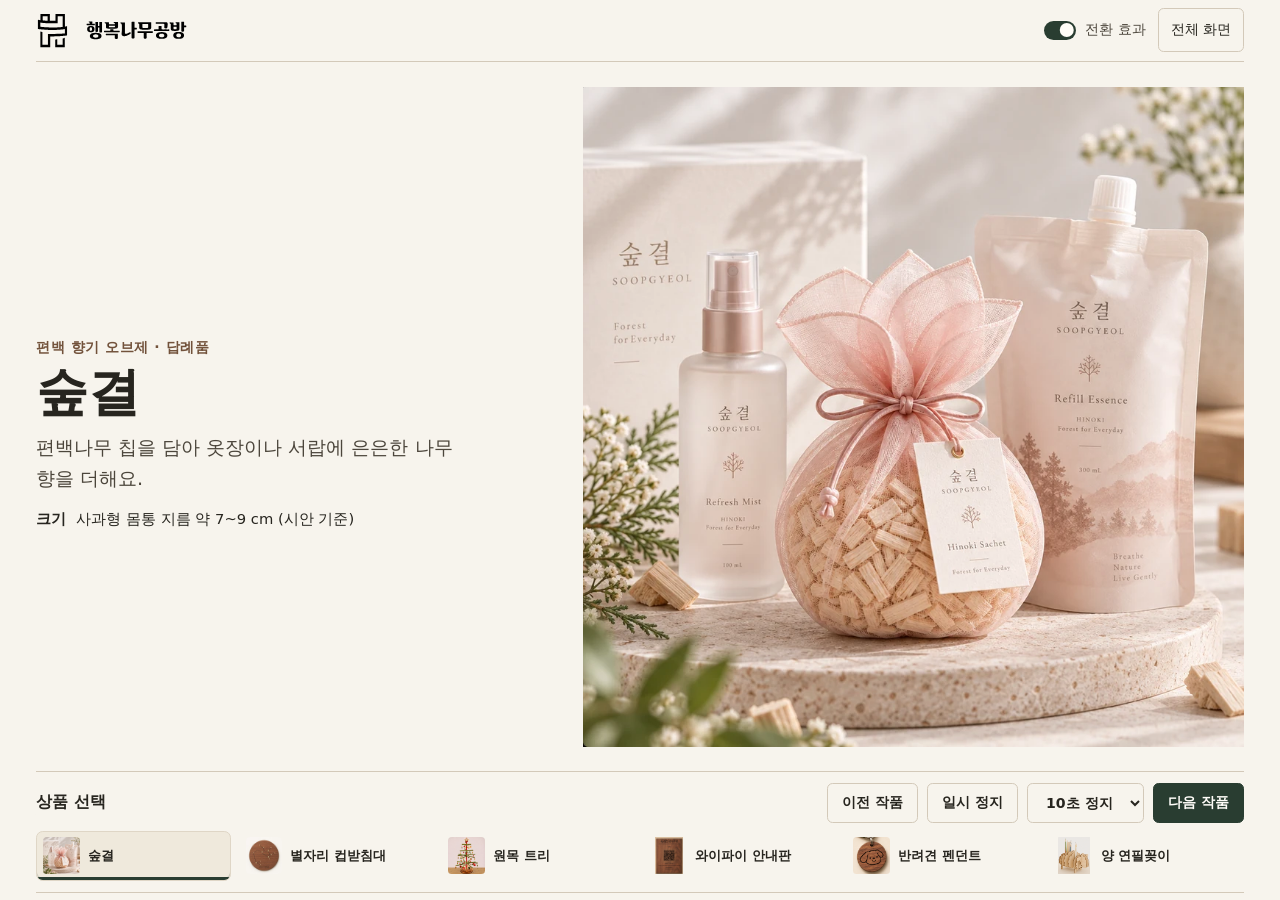
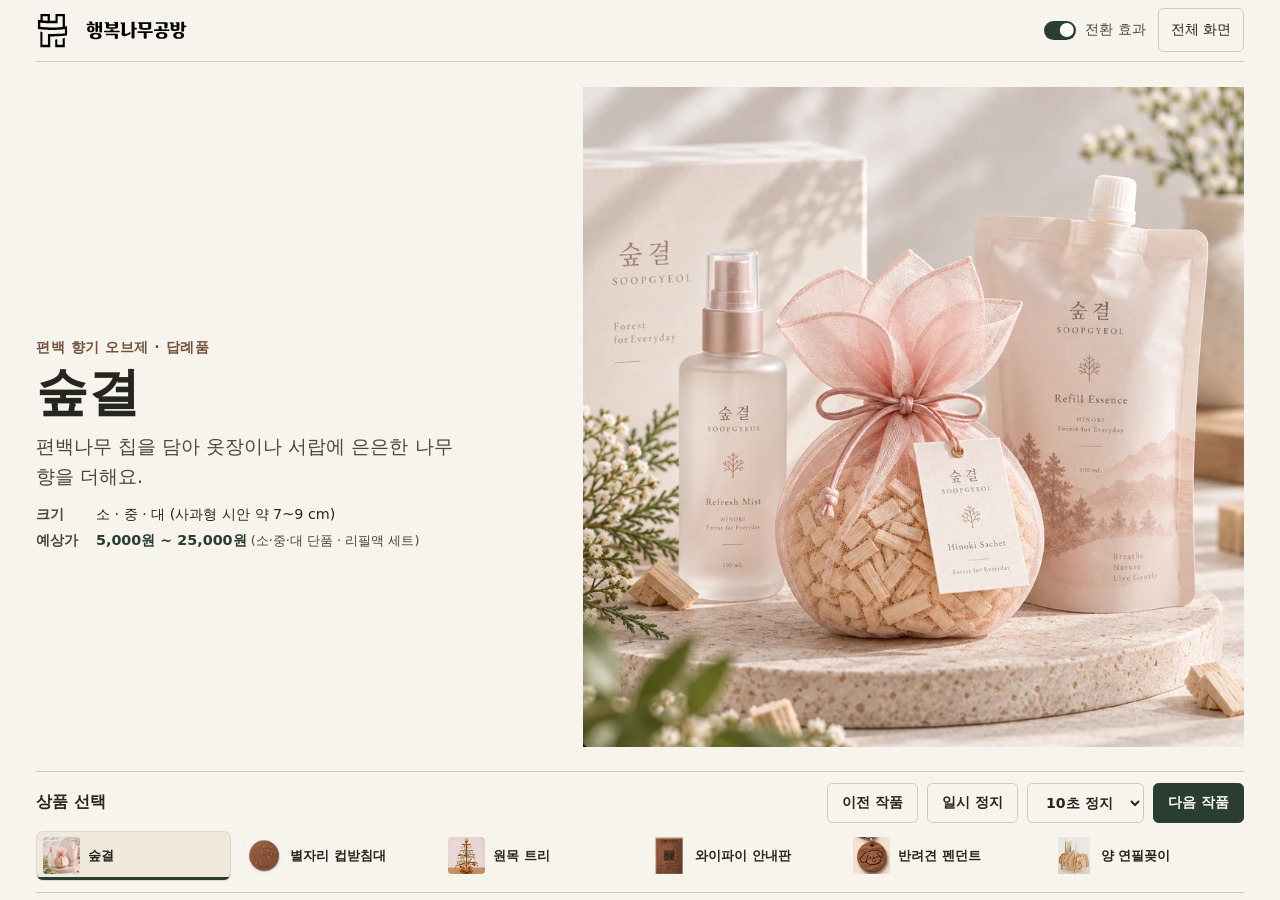
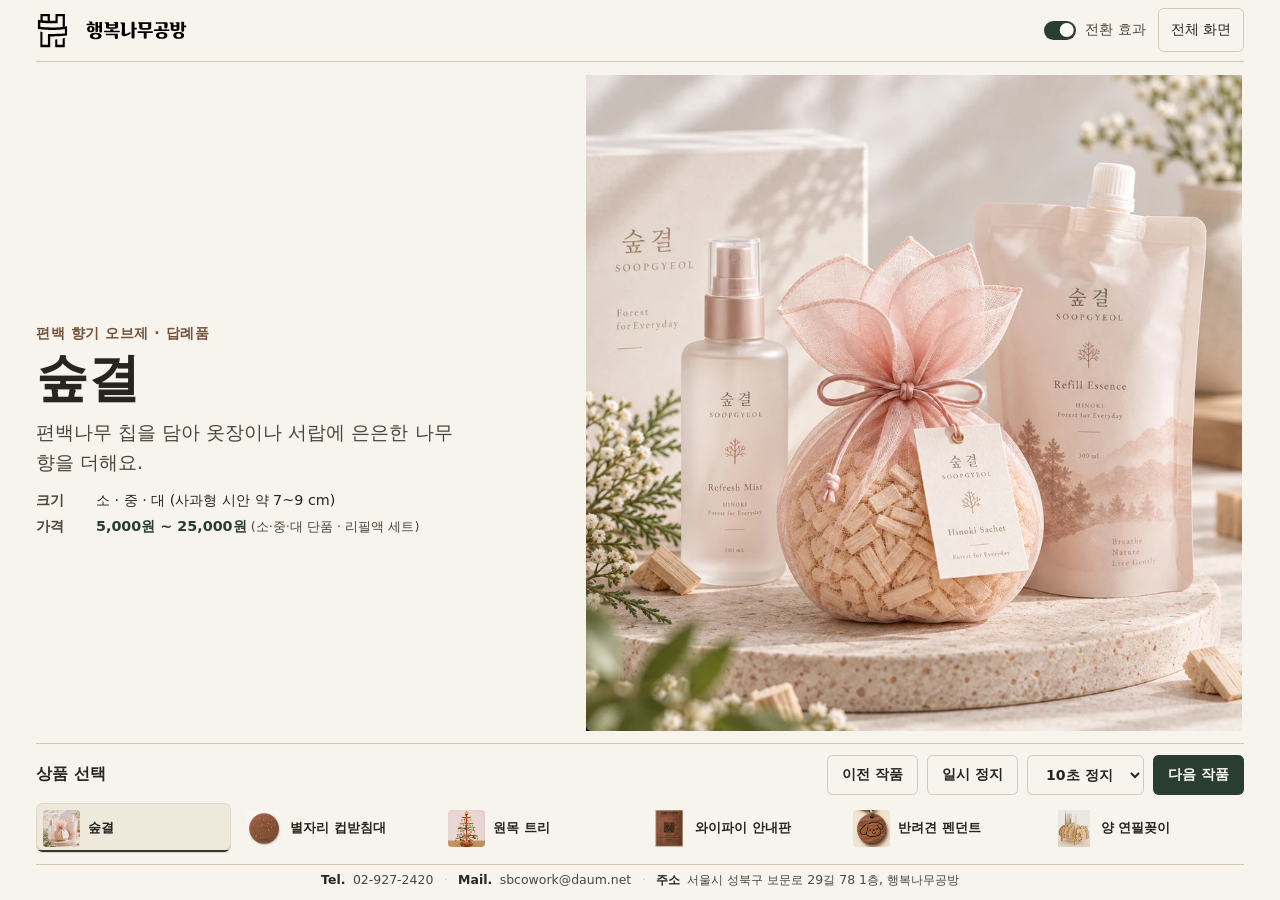
